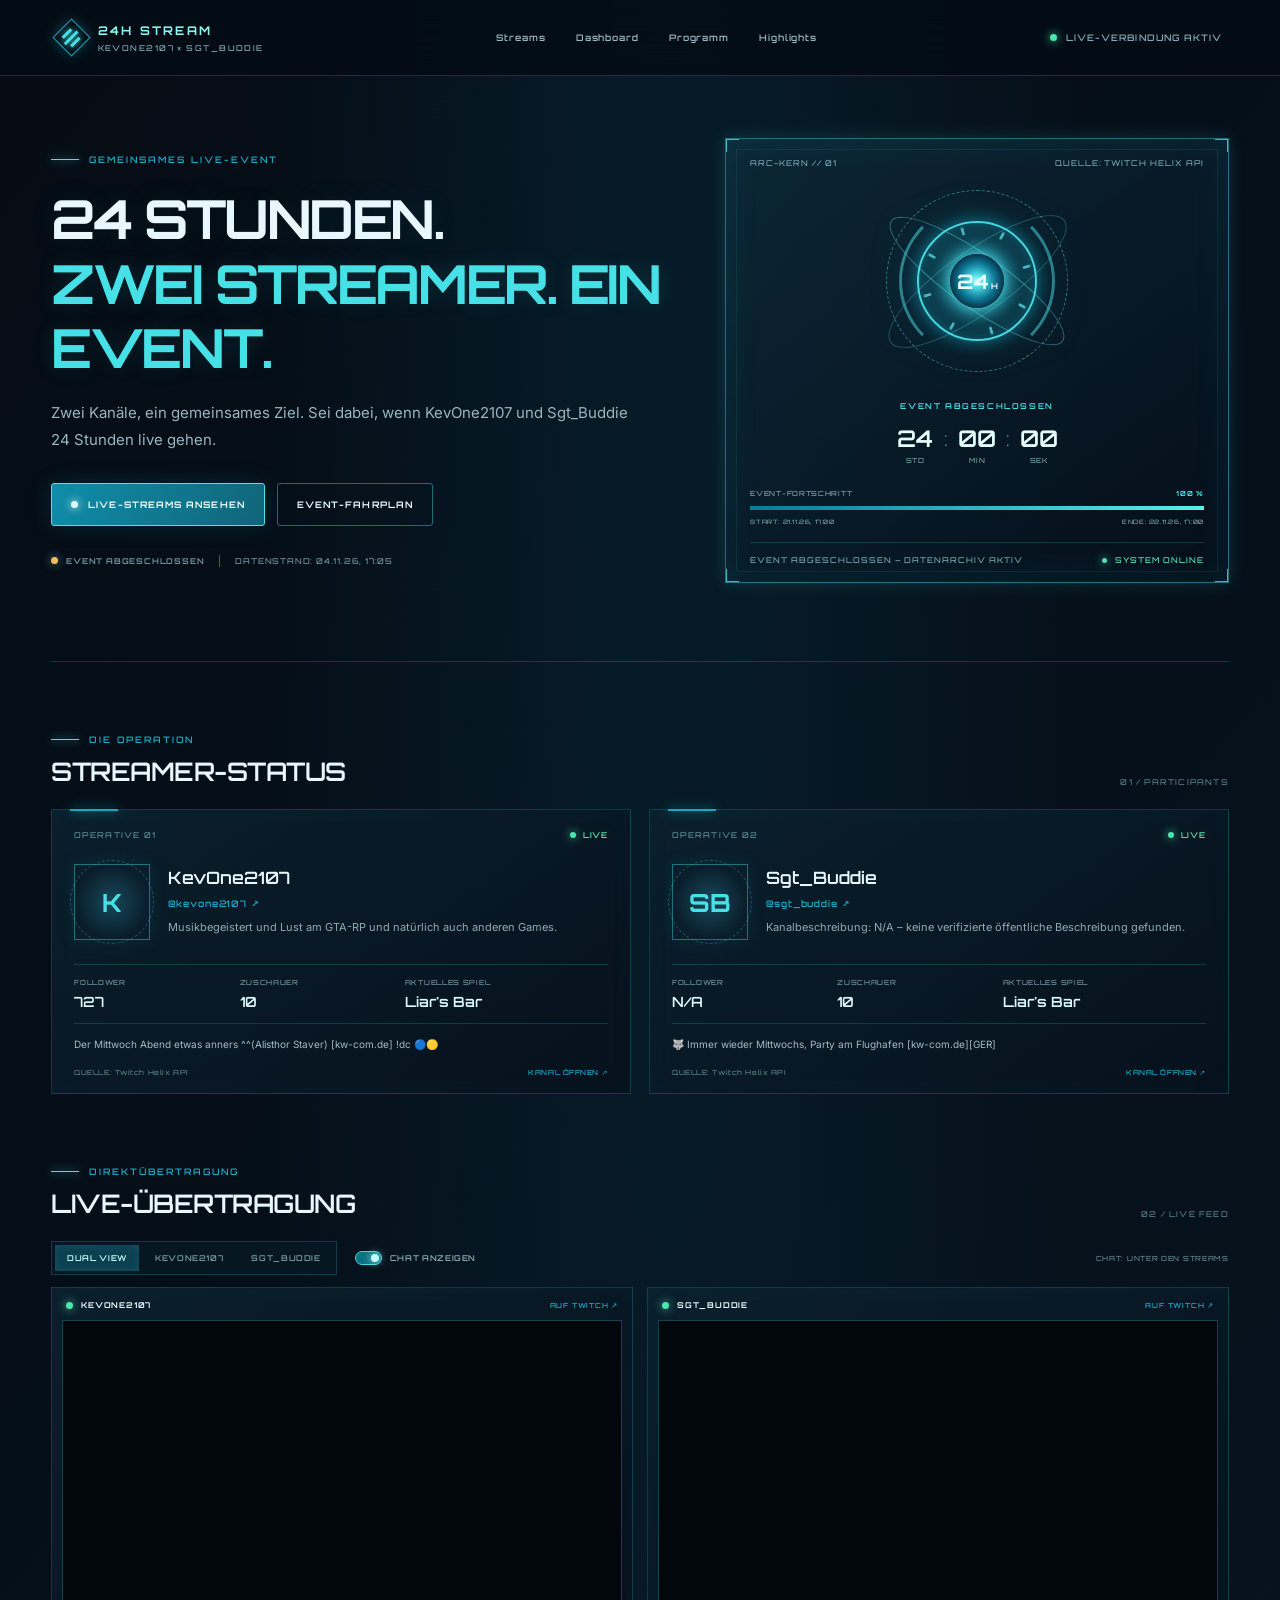
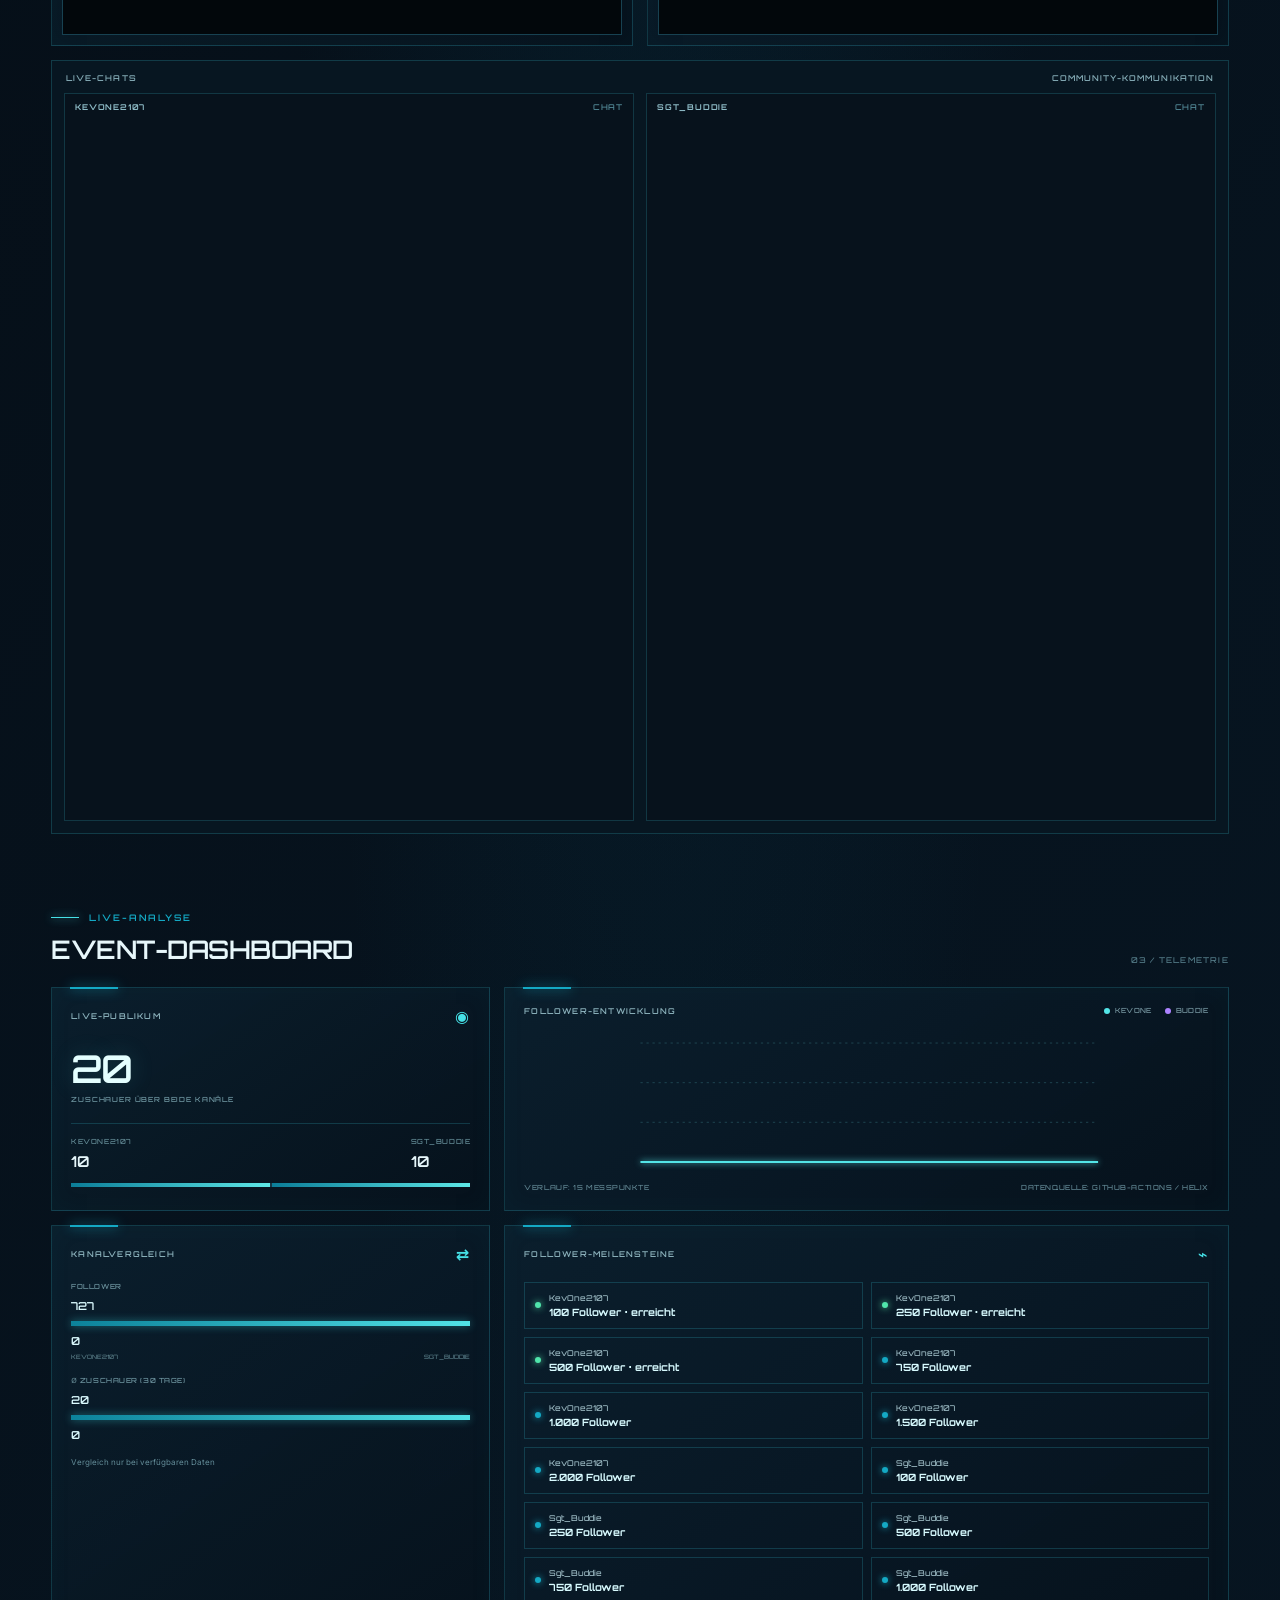
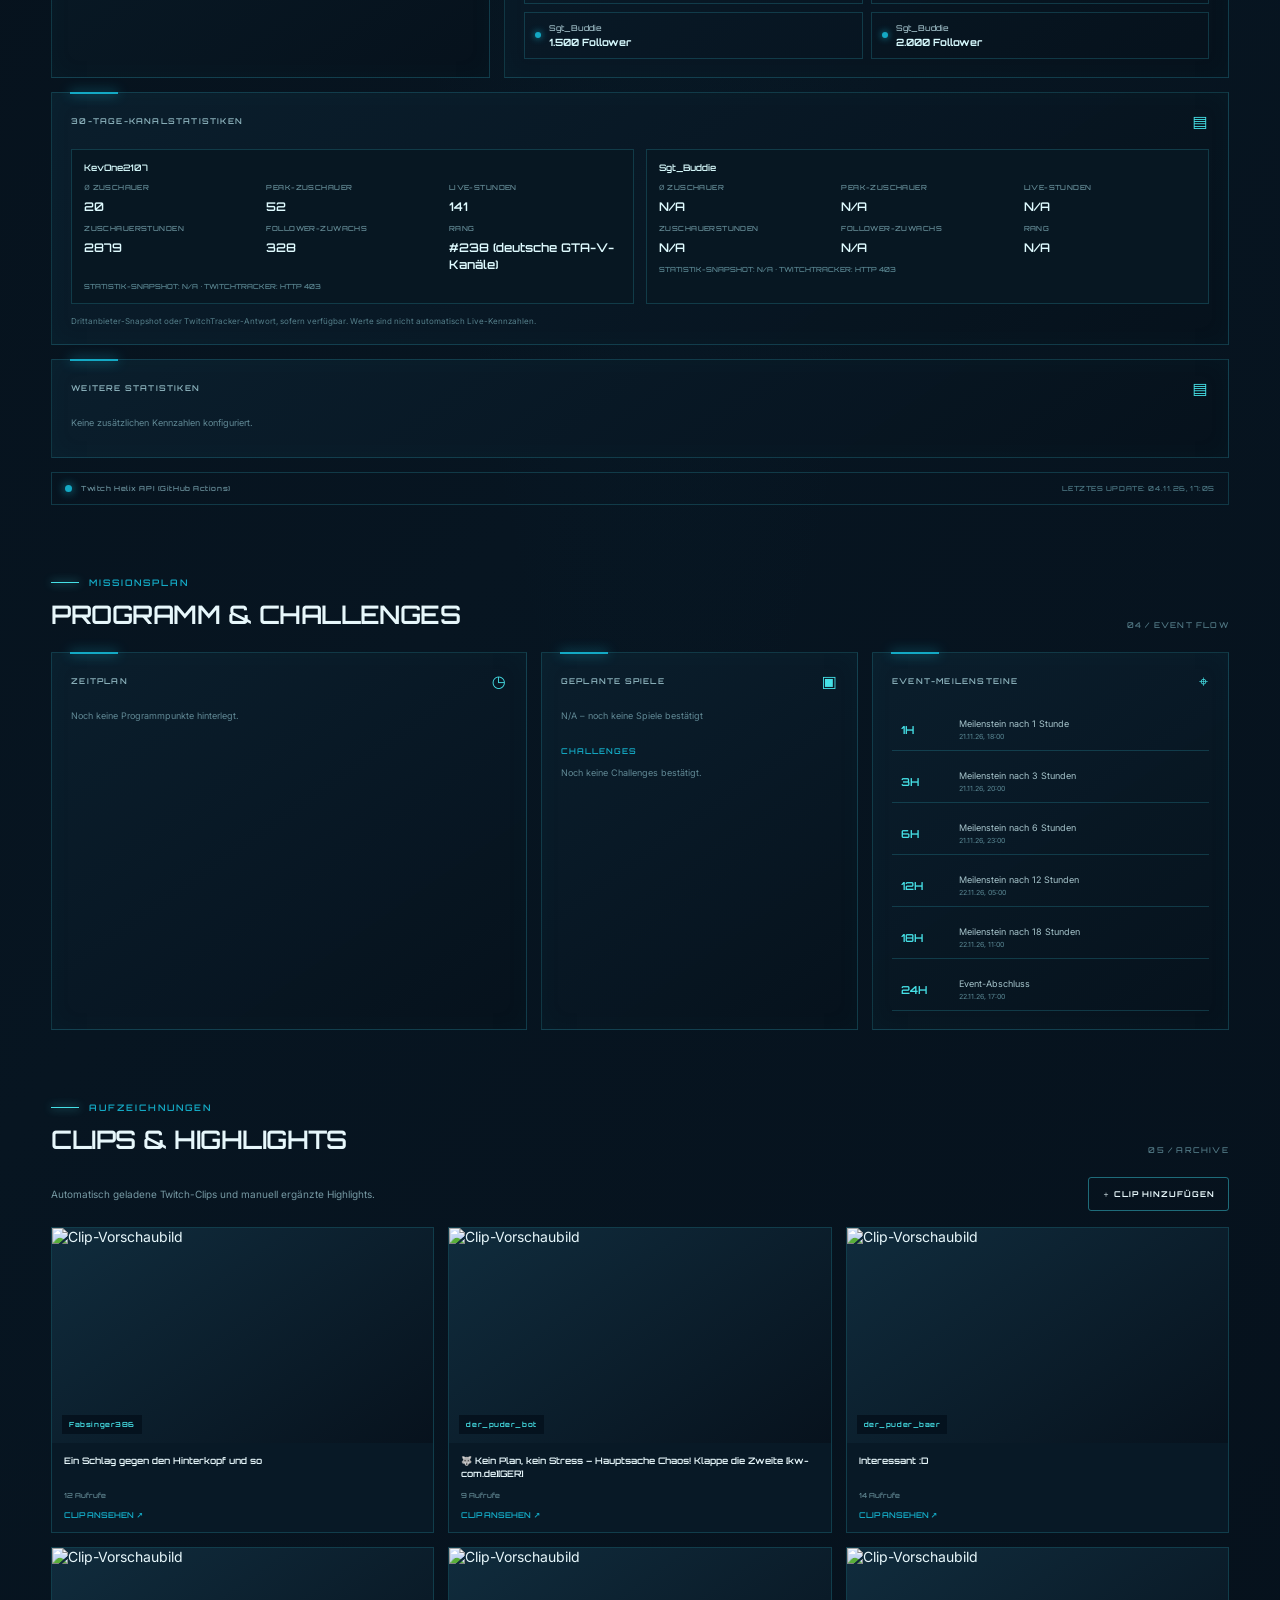
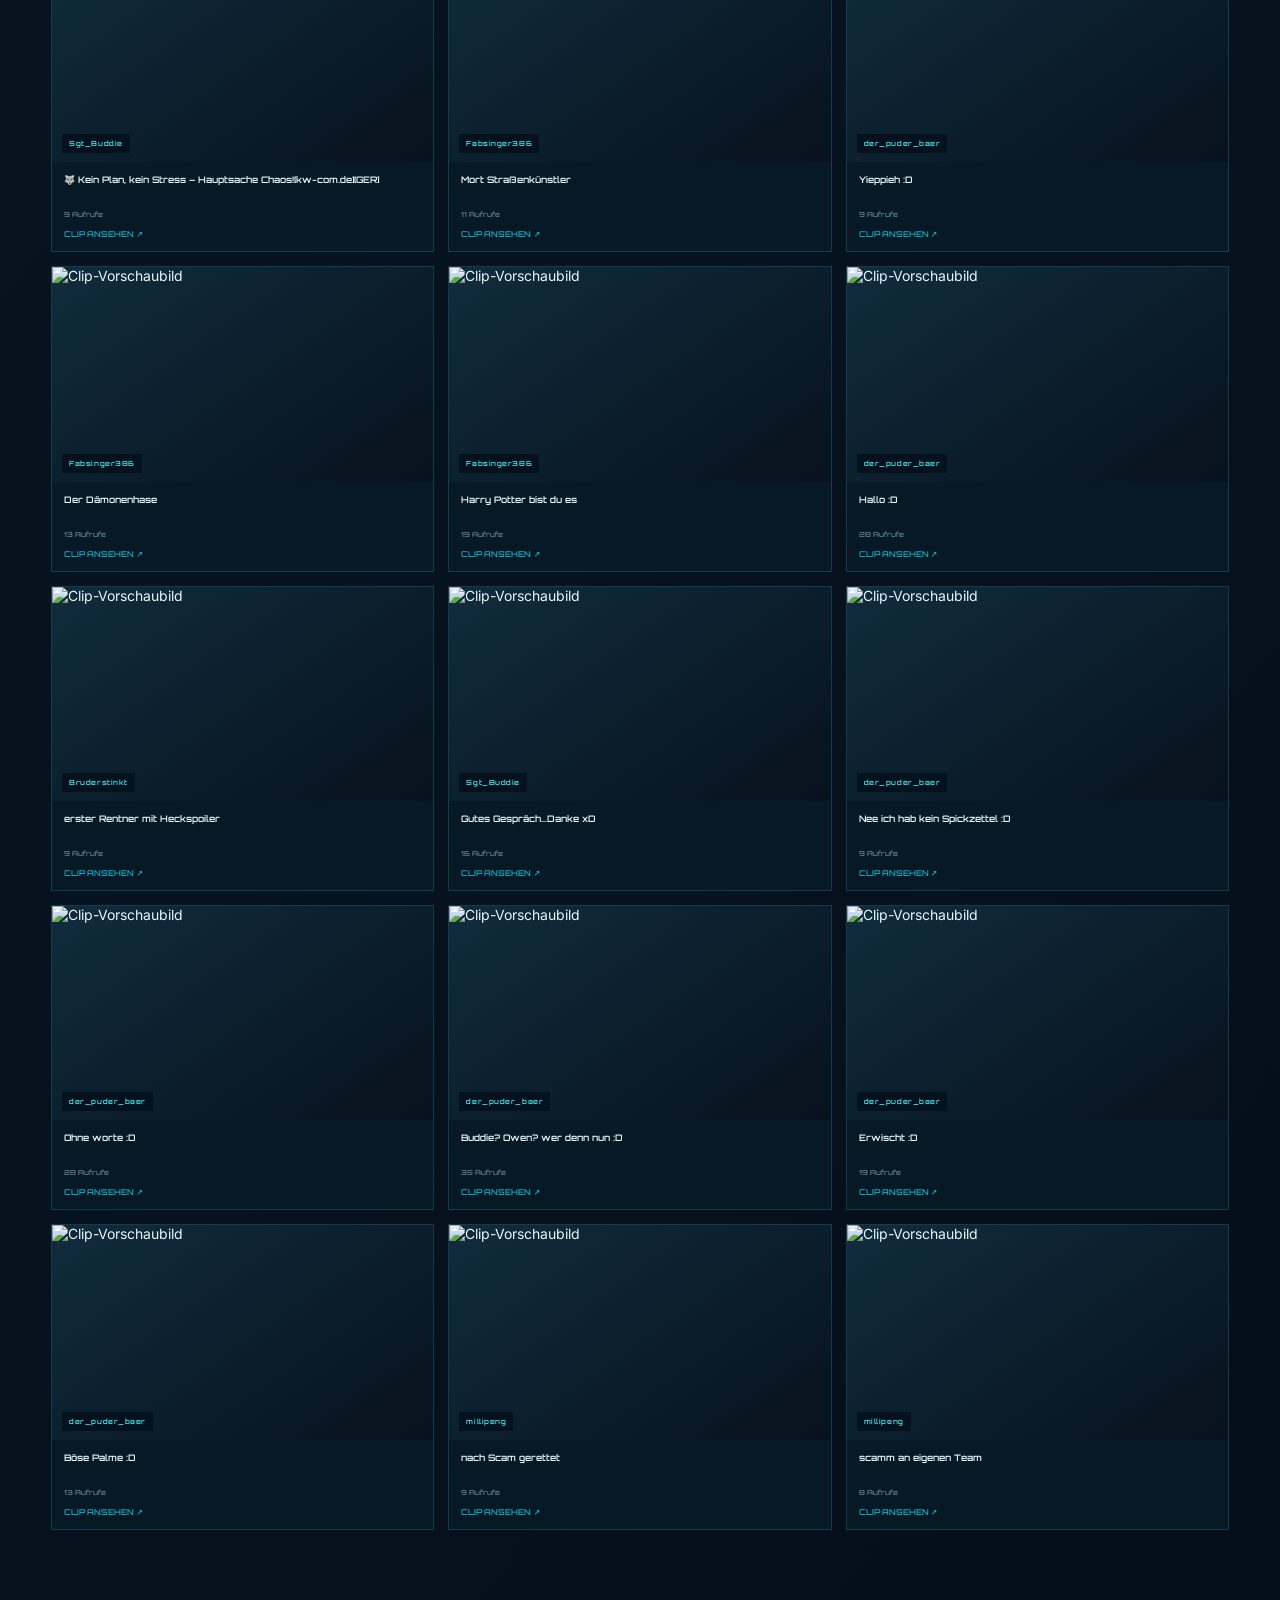
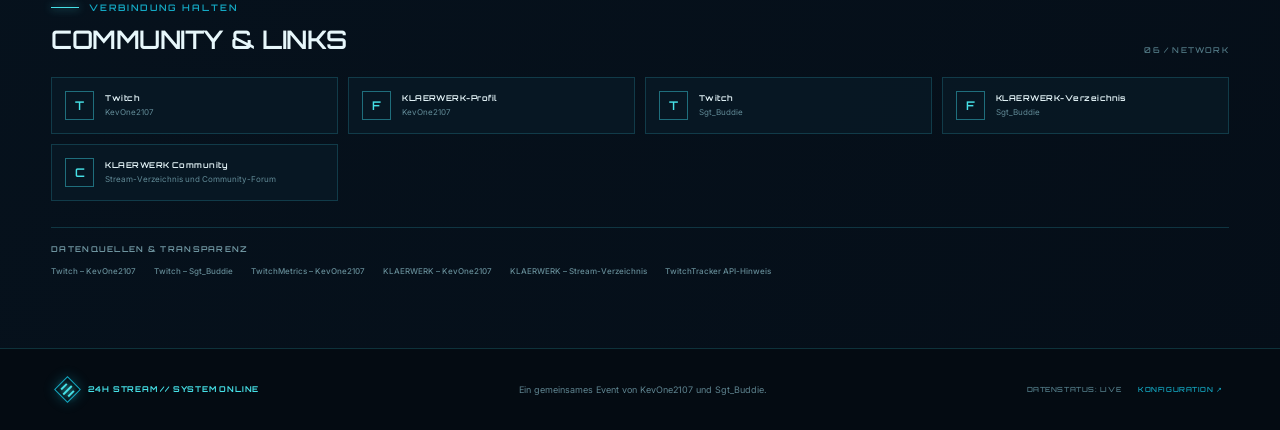
==== index.html @ 86a3d19d "Website über visuellen Designer aktualisiert" ====
<!doctype html>
<html lang="de" style="--accent: #46e1e7; --accent2: #14a9c4; --bg: #050c14; --panel: #0a1b29; --text: #e7f7fb; --muted: #82a6b2; --danger: #ff6379; --base: 14px; --content: 1600px; --glow: 0 0 16px #46e1e729; --border: 1px; --chat-height: 700px; --heading: 'Orbitron', ui-sans-serif, system-ui, sans-serif; --body: 'Inter', ui-sans-serif, system-ui, sans-serif;"><head>
  <meta charset="utf-8">
  <meta name="viewport" content="width=device-width,initial-scale=1,viewport-fit=cover">
  <meta name="theme-color" content="#06111b"><link rel="icon" href="favicon.svg" type="image/svg+xml">
  <meta name="description" content="Der gemeinsame 24-Stunden-Twitch-Stream von KevOne2107 und Sgt_Buddie – live dabei sein, Programm verfolgen und Highlights entdecken.">
  <title>24 STUNDEN. | KevOne2107 × Sgt_Buddie</title>
  <link rel="preconnect" href="https://fonts.googleapis.com">
  <link rel="preconnect" href="https://fonts.gstatic.com" crossorigin="">
  <link rel="preconnect" href="https://fonts.googleapis.com" crossorigin="">
  <link id="font-heading" href="https://fonts.googleapis.com/css2?family=Orbitron:wght@400;500;600;700;800&amp;display=swap" rel="stylesheet">
  <link id="font-body" href="https://fonts.googleapis.com/css2?family=Inter:wght@400;500;600;700&amp;display=swap" rel="stylesheet">
  <link rel="stylesheet" href="css/site.css">
</head>
<body>
  <div class="scanlines" aria-hidden="true"></div>
  <header class="topbar" id="site-header">
    <a class="brand" href="#start" aria-label="Zur Startseite">
      <span class="brand-mark"><span></span><span></span><span></span></span>
      <span><strong data-text="brand">24H STREAM</strong><small>KEVONE2107 × SGT_BUDDIE</small></span>
    </a>
    <nav class="main-nav" aria-label="Hauptnavigation">
      <a href="#player" data-text="navStreams">Streams</a><a href="#dashboard" data-text="navDashboard">Dashboard</a><a href="#programm" data-text="navProgram">Programm</a><a href="#highlights" data-text="navHighlights">Highlights</a>
    </nav>
    <div class="top-status"><i class="status-dot online" id="global-status-dot"></i><span id="global-status">LIVE-VERBINDUNG AKTIV</span></div>
  </header>

  <main id="page-content" class="page-shell" style="--content: 1600px;">
    <section class="section hero-section" id="start" data-section="hero" style="order: 0; grid-column: 1 / -1;">
      <div class="hero-copy">
        <div class="eyebrow"><span class="eyebrow-line"></span><span data-text="heroEyebrow">GEMEINSAMES LIVE-EVENT</span></div>
        <h1 class=""><span data-text="heroTitle">24 STUNDEN.</span><br><em data-text="heroAccent">ZWEI STREAMER. EIN EVENT.</em></h1>
        <p class="hero-subtitle" data-text="heroSubtitle">Zwei Kanäle, ein gemeinsames Ziel. Sei dabei, wenn KevOne2107 und Sgt_Buddie 24 Stunden live gehen.</p>
        <div class="hero-actions">
          <a href="#player" class="button button-primary"><span class="button-pulse"></span>LIVE-STREAMS ANSEHEN</a>
          <a href="#programm" class="button button-ghost" data-text="heroButtonSecondary">EVENT-FAHRPLAN</a>
        </div>
        <div class="hero-meta"><span><i class="mini-led"></i> <b id="event-phase-label">EVENT STARTET BALD</b></span><span class="meta-separator"></span><span id="last-updated">DATENSTAND: 04.11.26, 17:49</span></div>
      </div>
      <div class="reactor-panel">
        <div class="reactor-corner corner-tl"></div><div class="reactor-corner corner-tr"></div><div class="reactor-corner corner-bl"></div><div class="reactor-corner corner-br"></div>
        <div class="reactor-readout readout-top"><span>ARC-KERN // 01</span><span id="reactor-source">QUELLE: TWITCH HELIX / DECAPI.ME (BROWSE</span></div>
        <div class="reactor" id="arc-reactor" aria-label="Animierter Arc-Reactor">
          <div class="reactor-ring ring-outer"></div><div class="reactor-ring ring-mid"></div><div class="reactor-ring ring-inner"></div><div class="reactor-spokes"></div><div class="reactor-core"><span>24</span><small>H</small></div>
          <div class="reactor-orbit orbit-a"></div><div class="reactor-orbit orbit-b"></div>
        </div>
        <div class="countdown-block"><span class="countdown-label" id="countdown-label">COUNTDOWN BIS STREAMSTART</span><div class="countdown" id="countdown"><div><strong>16</strong><small>TAGE</small></div><b>:</b><div><strong>23</strong><small>STD</small></div><b>:</b><div><strong>15</strong><small>MIN</small></div><b>:</b><div><strong>06</strong><small>SEK</small></div></div></div>
        <div class="event-progress"><div class="progress-head"><span id="event-progress-label">EVENT-FORTSCHRITT</span><strong id="event-progress-value">0 %</strong></div><div class="progress-track"><span id="event-progress-bar" style="width: 0%;"></span></div><div class="progress-foot"><span id="event-start-label">START: 21.11.26, 18:00</span><span id="event-end-label">ENDE: 22.11.26, 18:00</span></div></div>
        <div class="reactor-readout readout-bottom"><span id="system-message">COUNTDOWN AKTIV – START 21.11.26, 18:00</span><span class="reactor-live"><i></i> SYSTEM ONLINE</span></div>
      </div>
    </section>

    <section class="section streamer-section" id="streamer-cards" data-section="streamers" style="order: 1; grid-column: 1 / -1;">
      <div class="section-heading"><div><div class="eyebrow"><span class="eyebrow-line"></span> DIE OPERATION</div><h2 data-text="streamerHeading">STREAMER-STATUS</h2></div><span class="section-index">01 / PARTICIPANTS</span></div>
      <div class="streamer-grid" id="streamer-grid">
        <article class="streamer-card" data-streamer="a"><div class="streamer-top"><span class="streamer-code">OPERATIVE 01</span><span class="live-pill live" data-live="a"><i></i> LIVE</span></div><div class="streamer-main"><div class="avatar-wrap"><img id="avatar-a" alt="Profilbild KevOne2107" src="https://static-cdn.jtvnw.net/jtv_user_pictures/b927665e-ec27-4a54-85b1-c4d034972056-profile_image-300x300.png"><span id="initials-a">K</span><span class="avatar-orbit"></span></div><div class="streamer-ident"><h3 id="name-a">KevOne2107</h3><a id="twitch-link-a" href="https://www.twitch.tv/kevone2107" target="_blank" rel="noopener">@kevone2107 ↗</a><p id="bio-a">Musikbegeistert und Lust am GTA-RP und natürlich auch anderen Games.</p></div></div><div class="streamer-metrics"><div><small>FOLLOWER</small><strong id="followers-a">729</strong></div><div><small>ZUSCHAUER</small><strong id="viewers-a">10</strong></div><div><small>AKTUELLES SPIEL</small><strong id="game-a">Liar's Bar</strong></div></div><p class="stream-title" id="title-a">Der Mittwoch Abend etwas anners ^^Communityzock! Wer Will, melden im Chat!(Alisthor Staver) [kw-com.de]  !dc 🔵🟡</p><div class="streamer-footer"><span id="updated-a">QUELLE: Twitch Helix API</span><a href="https://www.twitch.tv/kevone2107" target="_blank" rel="noopener">KANAL ÖFFNEN ↗</a></div></article>
        <article class="streamer-card" data-streamer="b"><div class="streamer-top"><span class="streamer-code">OPERATIVE 02</span><span class="live-pill live" data-live="b"><i></i> LIVE</span></div><div class="streamer-main"><div class="avatar-wrap"><img id="avatar-b" alt="Profilbild Sgt_Buddie" src="https://static-cdn.jtvnw.net/jtv_user_pictures/ade3d88d-007d-4fdd-8f8b-187fbbb9b6d1-profile_image-300x300.png"><span id="initials-b">SB</span><span class="avatar-orbit"></span></div><div class="streamer-ident"><h3 id="name-b">Sgt_Buddie</h3><a id="twitch-link-b" href="https://www.twitch.tv/sgt_buddie" target="_blank" rel="noopener">@sgt_buddie ↗</a><p id="bio-b">Kanalbeschreibung: N/A – keine verifizierte öffentliche Beschreibung gefunden.</p></div></div><div class="streamer-metrics"><div><small>FOLLOWER</small><strong id="followers-b">337</strong></div><div><small>ZUSCHAUER</small><strong id="viewers-b">8</strong></div><div><small>AKTUELLES SPIEL</small><strong id="game-b">Liar's Bar</strong></div></div><p class="stream-title" id="title-b">🐺 Es muss ja nicht immer RP sein :)[kw-com.de][GER]</p><div class="streamer-footer"><span id="updated-b">QUELLE: Twitch Helix API</span><a href="https://www.twitch.tv/sgt_buddie" target="_blank" rel="noopener">KANAL ÖFFNEN ↗</a></div></article>
      </div>
    </section>

    <section class="section player-section" id="player" data-section="player" style="order: 2; grid-column: 1 / -1;">
      <div class="section-heading"><div><div class="eyebrow"><span class="eyebrow-line"></span> DIREKTÜBERTRAGUNG</div><h2 data-text="playerHeading">LIVE-ÜBERTRAGUNG</h2></div><span class="section-index">02 / LIVE FEED</span></div>
      <div class="player-toolbar"><div class="view-switch" role="group" aria-label="Streamansicht"><button class="view-btn active" data-view="dual">DUAL VIEW</button><button class="view-btn" data-view="a">KEVONE2107</button><button class="view-btn" data-view="b">SGT_BUDDIE</button></div><label class="chat-switch"><input type="checkbox" id="chat-toggle" checked=""><span class="toggle-ui"></span><span>CHAT ANZEIGEN</span></label><span class="player-hint" id="player-layout-label">CHAT: UNTER DEN STREAMS</span></div>
      <div class="stream-players" id="stream-players">
        <article class="player-card" data-player="a"><div class="player-card-head"><span><i class="mini-led online" id="player-led-a"></i><b id="player-name-a">KEVONE2107</b></span><a href="https://www.twitch.tv/kevone2107" target="_blank" rel="noopener">AUF TWITCH ↗</a></div><div class="video-frame"><div class="player-placeholder" id="placeholder-a" style="display: none;"><b>STREAM NICHT VERFÜGBAR</b><small>Der Player wird geladen, sobald Twitch den Kanal bereitstellt.</small></div><iframe id="video-a" title="Twitch-Stream KevOne2107" allowfullscreen="" loading="lazy" referrerpolicy="origin" sandbox="allow-scripts allow-same-origin allow-presentation allow-popups" src="https://player.twitch.tv/?channel=kevone2107&amp;parent=derpuderbot.github.io&amp;autoplay=true&amp;muted=true"></iframe></div><div class="chat-inline" id="inline-chat-a" style="display: none;"><iframe title="Twitch-Chat KevOne2107" loading="lazy" src="https://www.twitch.tv/embed/kevone2107/chat?parent=derpuderbot.github.io&amp;darkpopout"></iframe></div></article>
        <article class="player-card" data-player="b"><div class="player-card-head"><span><i class="mini-led online" id="player-led-b"></i><b id="player-name-b">SGT_BUDDIE</b></span><a href="https://www.twitch.tv/sgt_buddie" target="_blank" rel="noopener">AUF TWITCH ↗</a></div><div class="video-frame"><div class="player-placeholder" id="placeholder-b" style="display: none;"><b>STREAM NICHT VERFÜGBAR</b><small>Der Player wird geladen, sobald Twitch den Kanal bereitstellt.</small></div><iframe id="video-b" title="Twitch-Stream Sgt_Buddie" allowfullscreen="" loading="lazy" referrerpolicy="origin" sandbox="allow-scripts allow-same-origin allow-presentation allow-popups" src="https://player.twitch.tv/?channel=sgt_buddie&amp;parent=derpuderbot.github.io&amp;autoplay=true&amp;muted=true"></iframe></div><div class="chat-inline" id="inline-chat-b" style="display: none;"><iframe title="Twitch-Chat Sgt_Buddie" loading="lazy" src="https://www.twitch.tv/embed/sgt_buddie/chat?parent=derpuderbot.github.io&amp;darkpopout"></iframe></div></article>
      </div>
      <div class="chat-dock" id="chat-dock" style="display: block;"><div class="chat-dock-head"><span>LIVE-CHATS</span><span>COMMUNITY-KOMMUNIKATION</span></div><div class="chat-grid"><div class="chat-card" data-chat="a"><div><b>KEVONE2107</b><span>CHAT</span></div><iframe id="chat-a" title="Twitch-Chat KevOne2107" loading="lazy" src="https://www.twitch.tv/embed/kevone2107/chat?parent=derpuderbot.github.io&amp;darkpopout"></iframe></div><div class="chat-card" data-chat="b"><div><b>SGT_BUDDIE</b><span>CHAT</span></div><iframe id="chat-b" title="Twitch-Chat Sgt_Buddie" loading="lazy" src="https://www.twitch.tv/embed/sgt_buddie/chat?parent=derpuderbot.github.io&amp;darkpopout"></iframe></div></div></div>
    </section>

    <section class="section dashboard-section" id="dashboard" data-section="dashboard" style="order: 3; grid-column: 1 / -1;">
      <div class="section-heading"><div><div class="eyebrow"><span class="eyebrow-line"></span> LIVE-ANALYSE</div><h2 data-text="dashboardHeading">EVENT-DASHBOARD</h2></div><span class="section-index">03 / TELEMETRIE</span></div>
      <div class="dashboard-grid">
        <article class="panel-card metric-panel"><div class="panel-title"><span>LIVE-PUBLIKUM</span><span class="panel-symbol">◉</span></div><div class="big-metric" id="combined-viewers">18</div><div class="metric-caption">ZUSCHAUER ÜBER BEIDE KANÄLE</div><div class="split-metrics"><div><span>KEVONE2107</span><b id="dash-viewers-a">10</b></div><div><span>SGT_BUDDIE</span><b id="dash-viewers-b">8</b></div></div><div class="micro-bars"><span id="view-bar-a" style="width: 100%;"></span><span id="view-bar-b" style="width: 80%;"></span></div></article>
        <article class="panel-card chart-panel"><div class="panel-title"><span>FOLLOWER-ENTWICKLUNG</span><span class="chart-legend"><i></i> KEVONE <i></i> BUDDIE</span></div><div class="chart-wrap"><svg id="follower-chart" viewBox="0 0 640 190" role="img" aria-label="Verlaufsdiagramm der Followerzahlen"><line class="chart-grid-line" x1="20" x2="628" y1="12" y2="12"></line><line class="chart-grid-line" x1="20" x2="628" y1="64.66666666666666" y2="64.66666666666666"></line><line class="chart-grid-line" x1="20" x2="628" y1="117.33333333333333" y2="117.33333333333333"></line><line class="chart-grid-line" x1="20" x2="628" y1="170" y2="170"></line><path class="chart-line-a" d="M20.0,170.0 L66.8,170.0 L113.5,170.0 L160.3,170.0 L207.1,170.0 L253.8,170.0 L300.6,170.0 L347.4,170.0 L394.2,170.0 L440.9,170.0 L487.7,170.0 L534.5,170.0 L581.2,170.0 L628.0,170.0"></path><path class="chart-line-b" d=""></path></svg></div><div class="chart-foot"><span id="chart-range">VERLAUF: 14 MESSPUNKTE</span><span id="chart-source">DATENQUELLE: GITHUB-ACTIONS / HELIX</span></div></article>
        <article class="panel-card comparison-panel"><div class="panel-title"><span>KANALVERGLEICH</span><span class="panel-symbol">⇄</span></div><div class="compare-row"><span>FOLLOWER</span><b id="compare-a-followers">729</b><div class="compare-track"><i id="compare-bar-a" style="width: 100%; grid-column: 1 / -1;"></i></div><b id="compare-b-followers">337</b></div><div class="compare-labels"><span>KEVONE2107</span><span>SGT_BUDDIE</span></div><div class="compare-row"><span>Ø ZUSCHAUER (30 TAGE)</span><b id="compare-a-avg">20</b><div class="compare-track"><i id="compare-bar-avg-a" style="width: 100%; grid-column: 1 / -1;"></i></div><b id="compare-b-avg">0</b></div><div class="compare-foot"><span>Vergleich nur bei verfügbaren Daten</span></div></article>
        <article class="panel-card milestone-panel"><div class="panel-title"><span>FOLLOWER-MEILENSTEINE</span><span class="panel-symbol">⌁</span></div><div id="follower-milestones" class="milestone-list"><div class="milestone-item done"><i></i><span>KevOne2107<b>100 Follower · erreicht</b></span></div><div class="milestone-item done"><i></i><span>KevOne2107<b>250 Follower · erreicht</b></span></div><div class="milestone-item done"><i></i><span>KevOne2107<b>500 Follower · erreicht</b></span></div><div class="milestone-item "><i></i><span>KevOne2107<b>750 Follower</b></span></div><div class="milestone-item "><i></i><span>KevOne2107<b>1.000 Follower</b></span></div><div class="milestone-item "><i></i><span>KevOne2107<b>1.500 Follower</b></span></div><div class="milestone-item "><i></i><span>KevOne2107<b>2.000 Follower</b></span></div><div class="milestone-item done"><i></i><span>Sgt_Buddie<b>100 Follower · erreicht</b></span></div><div class="milestone-item done"><i></i><span>Sgt_Buddie<b>250 Follower · erreicht</b></span></div><div class="milestone-item "><i></i><span>Sgt_Buddie<b>500 Follower</b></span></div><div class="milestone-item "><i></i><span>Sgt_Buddie<b>750 Follower</b></span></div><div class="milestone-item "><i></i><span>Sgt_Buddie<b>1.000 Follower</b></span></div><div class="milestone-item "><i></i><span>Sgt_Buddie<b>1.500 Follower</b></span></div><div class="milestone-item "><i></i><span>Sgt_Buddie<b>2.000 Follower</b></span></div></div></article><article class="panel-card tracking-panel" id="tracking-panel"><div class="panel-title"><span>30-TAGE-KANALSTATISTIKEN</span><span class="panel-symbol">▤</span></div><div id="tracking-rows" class="tracking-rows"><article class="tracking-channel"><h3>KevOne2107</h3><div class="tracking-stats"><div><span>Ø ZUSCHAUER</span><b>20</b></div><div><span>PEAK-ZUSCHAUER</span><b>52</b></div><div><span>LIVE-STUNDEN</span><b>141</b></div><div><span>ZUSCHAUERSTUNDEN</span><b>2879</b></div><div><span>FOLLOWER-ZUWACHS</span><b>328</b></div><div><span>RANG</span><b>#238 (deutsche GTA-V-Kanäle)</b></div></div><div class="tracking-source">STATISTIK-SNAPSHOT: N/A · TWITCHTRACKER: HTTP 403</div></article><article class="tracking-channel"><h3>Sgt_Buddie</h3><div class="tracking-stats"><div><span>Ø ZUSCHAUER</span><b>N/A</b></div><div><span>PEAK-ZUSCHAUER</span><b>N/A</b></div><div><span>LIVE-STUNDEN</span><b>N/A</b></div><div><span>ZUSCHAUERSTUNDEN</span><b>N/A</b></div><div><span>FOLLOWER-ZUWACHS</span><b>N/A</b></div><div><span>RANG</span><b>N/A</b></div></div><div class="tracking-source">STATISTIK-SNAPSHOT: N/A · TWITCHTRACKER: HTTP 403</div></article></div><p class="tracking-footnote">Drittanbieter-Snapshot oder TwitchTracker-Antwort, sofern verfügbar. Werte sind nicht automatisch Live-Kennzahlen.</p></article>
      <article id="custom-statistics" class="panel-card tracking-panel"><div class="panel-title"><span>WEITERE STATISTIKEN</span><span class="panel-symbol">▤</span></div><div id="custom-stat-rows" class="tracking-rows"><p class="empty-note">Keine zusätzlichen Kennzahlen konfiguriert.</p></div></article></div>
      <div class="source-note"><span class="mini-led"></span><span id="source-summary">Twitch Helix API (GitHub Actions)</span><span class="source-time" id="source-timestamp">LETZTES UPDATE: 04.11.26, 17:49</span></div>
    </section>

    <section class="section program-section" id="programm" data-section="program" style="order: 4; grid-column: 1 / -1;">
      <div class="section-heading"><div><div class="eyebrow"><span class="eyebrow-line"></span> MISSIONSPLAN</div><h2 data-text="programHeading">PROGRAMM &amp; CHALLENGES</h2></div><span class="section-index">04 / EVENT FLOW</span></div>
      <div class="program-grid"><article class="panel-card schedule-panel"><div class="panel-title"><span>ZEITPLAN</span><span class="panel-symbol">◷</span></div><div id="schedule-list" class="schedule-list"><p class="empty-note">Noch keine Programmpunkte hinterlegt.</p></div></article><article class="panel-card games-panel"><div class="panel-title"><span>GEPLANTE SPIELE</span><span class="panel-symbol">▣</span></div><div id="games-list" class="tag-list"><span class="empty-note">N/A – noch keine Spiele bestätigt</span></div><div class="panel-subtitle">CHALLENGES</div><div id="challenge-list" class="challenge-list"><p class="empty-note">Noch keine Challenges bestätigt.</p></div></article><article class="panel-card event-milestones-panel"><div class="panel-title"><span>EVENT-MEILENSTEINE</span><span class="panel-symbol">⌖</span></div><div id="event-milestones" class="event-milestone-list"><div class="event-point"><time>1H</time><div>Meilenstein nach 1 Stunde<small>21.11.26, 19:00</small></div></div><div class="event-point"><time>3H</time><div>Meilenstein nach 3 Stunden<small>21.11.26, 21:00</small></div></div><div class="event-point"><time>6H</time><div>Meilenstein nach 6 Stunden<small>22.11.26, 00:00</small></div></div><div class="event-point"><time>12H</time><div>Meilenstein nach 12 Stunden<small>22.11.26, 06:00</small></div></div><div class="event-point"><time>18H</time><div>Meilenstein nach 18 Stunden<small>22.11.26, 12:00</small></div></div><div class="event-point"><time>24H</time><div>Event-Abschluss<small>22.11.26, 18:00</small></div></div></div></article></div>
    </section>

    <section class="section clips-section" id="highlights" data-section="clips" style="order: 5; grid-column: 1 / -1;">
      <div class="section-heading"><div><div class="eyebrow"><span class="eyebrow-line"></span> AUFZEICHNUNGEN</div><h2 data-text="clipsHeading">CLIPS &amp; HIGHLIGHTS</h2></div><span class="section-index">05 / ARCHIVE</span></div>
      <div class="clips-toolbar"><p>Automatisch geladene Twitch-Clips und manuell ergänzte Highlights.</p><button class="button button-ghost button-small" id="add-clip">＋ CLIP HINZUFÜGEN</button></div><div id="clips-grid" class="clips-grid"><article class="clip-card"><div class="clip-thumb"><img loading="lazy" src="https://static-cdn.jtvnw.net/twitch-video-assets/twitch-vap-video-assets-prod-us-west-2/69bef955-6686-475a-a15a-58e2e5f5e8bc/landscape/thumb/thumb-0000000000-480x272.jpg" alt="Clip-Vorschaubild"><span>Fabsinger386</span></div><div class="clip-info"><strong>Ein Schlag gegen den Hinterkopf und so</strong><div class="clip-meta"><span>12 Aufrufe</span><span></span></div><a href="https://www.twitch.tv/sgt_buddie/clip/IntelligentSparklyRingItsBoshyTime-cKxKcQX5QqWycrTJ" target="_blank" rel="noopener">CLIP ANSEHEN ↗</a></div></article><article class="clip-card"><div class="clip-thumb"><img loading="lazy" src="https://static-cdn.jtvnw.net/twitch-video-assets/twitch-vap-video-assets-prod-us-west-2/f60a8f25-9fa2-4c2f-9ca3-b5bebd47c3b0/landscape/thumb/thumb-0000000000-480x272.jpg" alt="Clip-Vorschaubild"><span>der_puder_baer</span></div><div class="clip-info"><strong>Interessant :D</strong><div class="clip-meta"><span>14 Aufrufe</span><span></span></div><a href="https://www.twitch.tv/sgt_buddie/clip/NiceSillyCormorantGivePLZ-eSfp5UKLvlIgne2U" target="_blank" rel="noopener">CLIP ANSEHEN ↗</a></div></article><article class="clip-card"><div class="clip-thumb"><img loading="lazy" src="https://static-cdn.jtvnw.net/twitch-video-assets/twitch-vap-video-assets-prod-us-west-2/03829d19-546b-42a8-87d2-d3c37947ef51/landscape/thumb/thumb-0000000000-480x272.jpg" alt="Clip-Vorschaubild"><span>Sgt_Buddie</span></div><div class="clip-info"><strong>🐺 Kein Plan, kein Stress – Hauptsache Chaos![kw-com.de][GER]</strong><div class="clip-meta"><span>9 Aufrufe</span><span></span></div><a href="https://www.twitch.tv/sgt_buddie/clip/CleanVictoriousKoupreyPanicVis-6lZNzgCf4BniSFck" target="_blank" rel="noopener">CLIP ANSEHEN ↗</a></div></article><article class="clip-card"><div class="clip-thumb"><img loading="lazy" src="https://static-cdn.jtvnw.net/twitch-video-assets/twitch-vap-video-assets-prod-us-west-2/df3a16af-d5d0-41eb-9ddc-0472ca92890a/landscape/thumb/thumb-0000000000-480x272.jpg" alt="Clip-Vorschaubild"><span>Fabsinger386</span></div><div class="clip-info"><strong>Mort Straßenkünstler</strong><div class="clip-meta"><span>11 Aufrufe</span><span></span></div><a href="https://www.twitch.tv/sgt_buddie/clip/AverageVenomousRaccoonRedCoat-h_FjFjGh6Pkt3Wkc" target="_blank" rel="noopener">CLIP ANSEHEN ↗</a></div></article><article class="clip-card"><div class="clip-thumb"><img loading="lazy" src="https://static-cdn.jtvnw.net/twitch-video-assets/twitch-vap-video-assets-prod-us-west-2/fbe6c42f-1fb9-4376-8cfa-37a1134d4715/landscape/thumb/thumb-0000000000-480x272.jpg" alt="Clip-Vorschaubild"><span>der_puder_baer</span></div><div class="clip-info"><strong>Yieppieh :D</strong><div class="clip-meta"><span>9 Aufrufe</span><span></span></div><a href="https://www.twitch.tv/sgt_buddie/clip/HyperDiligentOrcaTebowing-05GOfKd-gx7JFzoj" target="_blank" rel="noopener">CLIP ANSEHEN ↗</a></div></article><article class="clip-card"><div class="clip-thumb"><img loading="lazy" src="https://static-cdn.jtvnw.net/twitch-video-assets/twitch-vap-video-assets-prod-us-west-2/7cfdff32-be5f-4bb8-a61c-3861a113e5a6/landscape/thumb/thumb-0000000000-480x272.jpg" alt="Clip-Vorschaubild"><span>Fabsinger386</span></div><div class="clip-info"><strong>Der Dämonenhase</strong><div class="clip-meta"><span>13 Aufrufe</span><span></span></div><a href="https://www.twitch.tv/sgt_buddie/clip/OpenDifferentHummingbirdWOOP-fUEoAaWNTo7hQN7d" target="_blank" rel="noopener">CLIP ANSEHEN ↗</a></div></article><article class="clip-card"><div class="clip-thumb"><img loading="lazy" src="https://static-cdn.jtvnw.net/twitch-video-assets/twitch-vap-video-assets-prod-us-west-2/f3a41979-f59a-48e0-bffe-84b89f269f18/landscape/thumb/thumb-0000000000-480x272.jpg" alt="Clip-Vorschaubild"><span>Fabsinger386</span></div><div class="clip-info"><strong>Harry Potter bist du es</strong><div class="clip-meta"><span>19 Aufrufe</span><span></span></div><a href="https://www.twitch.tv/sgt_buddie/clip/TransparentResourcefulPepperoniPeoplesChamp-E_3oFheFOVJM0kub" target="_blank" rel="noopener">CLIP ANSEHEN ↗</a></div></article><article class="clip-card"><div class="clip-thumb"><img loading="lazy" src="https://static-cdn.jtvnw.net/twitch-video-assets/twitch-vap-video-assets-prod-us-west-2/ec88b0c4-8660-4ee7-9ce5-6f5363419989/landscape/thumb/thumb-0000000000-480x272.jpg" alt="Clip-Vorschaubild"><span>der_puder_baer</span></div><div class="clip-info"><strong>Hallo :D</strong><div class="clip-meta"><span>28 Aufrufe</span><span></span></div><a href="https://www.twitch.tv/kevone2107/clip/PiliableDaintyGarbageLeeroyJenkins-wu723LLuC8iKQB9P" target="_blank" rel="noopener">CLIP ANSEHEN ↗</a></div></article><article class="clip-card"><div class="clip-thumb"><img loading="lazy" src="https://static-cdn.jtvnw.net/twitch-video-assets/twitch-vap-video-assets-prod-us-west-2/5fbcb294-68c7-4612-ae53-fc0550af55b2/landscape/thumb/thumb-0000000000-480x272.jpg" alt="Clip-Vorschaubild"><span>Bruderstinkt</span></div><div class="clip-info"><strong>erster Rentner mit Heckspoiler</strong><div class="clip-meta"><span>9 Aufrufe</span><span></span></div><a href="https://www.twitch.tv/sgt_buddie/clip/LivelyCoyPterodactylShazBotstix-UX0bvlFoq_Qu8tV2" target="_blank" rel="noopener">CLIP ANSEHEN ↗</a></div></article><article class="clip-card"><div class="clip-thumb"><img loading="lazy" src="https://static-cdn.jtvnw.net/twitch-video-assets/twitch-vap-video-assets-prod-us-west-2/ebf01e14-4a2a-4c02-944f-8e36ba3a34b6/landscape/thumb/thumb-0000000000-480x272.jpg" alt="Clip-Vorschaubild"><span>Sgt_Buddie</span></div><div class="clip-info"><strong>Gutes Gespräch...Danke xD</strong><div class="clip-meta"><span>16 Aufrufe</span><span></span></div><a href="https://www.twitch.tv/sgt_buddie/clip/OriginalJazzyPlumberPrimeMe-Le8ABUNZlBc_bP-w" target="_blank" rel="noopener">CLIP ANSEHEN ↗</a></div></article><article class="clip-card"><div class="clip-thumb"><img loading="lazy" src="https://static-cdn.jtvnw.net/twitch-video-assets/twitch-vap-video-assets-prod-us-west-2/9b80595e-363b-4c73-b19b-5b05efa23bcc/landscape/thumb/thumb-0000000000-480x272.jpg" alt="Clip-Vorschaubild"><span>der_puder_baer</span></div><div class="clip-info"><strong>Nee ich hab kein Spickzettel :D</strong><div class="clip-meta"><span>9 Aufrufe</span><span></span></div><a href="https://www.twitch.tv/sgt_buddie/clip/BoredSpeedyDuckSoonerLater-iCeC0zEq0Zio4LcS" target="_blank" rel="noopener">CLIP ANSEHEN ↗</a></div></article><article class="clip-card"><div class="clip-thumb"><img loading="lazy" src="https://static-cdn.jtvnw.net/twitch-video-assets/twitch-vap-video-assets-prod-us-west-2/0c42a2cc-10cf-4810-b410-215910ec3987/landscape/thumb/thumb-0000000000-480x272.jpg" alt="Clip-Vorschaubild"><span>der_puder_baer</span></div><div class="clip-info"><strong>Ohne worte :D</strong><div class="clip-meta"><span>28 Aufrufe</span><span></span></div><a href="https://www.twitch.tv/kevone2107/clip/ShyCalmLapwingWOOP-fBPl_QeGAYxx8Ztz" target="_blank" rel="noopener">CLIP ANSEHEN ↗</a></div></article><article class="clip-card"><div class="clip-thumb"><img loading="lazy" src="https://static-cdn.jtvnw.net/twitch-video-assets/twitch-vap-video-assets-prod-us-west-2/b6f3c751-2d4e-4d83-83ff-a554b08b0488/landscape/thumb/thumb-0000000000-480x272.jpg" alt="Clip-Vorschaubild"><span>der_puder_baer</span></div><div class="clip-info"><strong>Buddie? Owen? wer denn nun :D</strong><div class="clip-meta"><span>35 Aufrufe</span><span></span></div><a href="https://www.twitch.tv/kevone2107/clip/DaintyAstuteDelicataFailFish-R8b8guNEdw6_9Fr0" target="_blank" rel="noopener">CLIP ANSEHEN ↗</a></div></article><article class="clip-card"><div class="clip-thumb"><img loading="lazy" src="https://static-cdn.jtvnw.net/twitch-video-assets/twitch-vap-video-assets-prod-us-west-2/49ebaf7c-4fe9-4242-b1ec-f418d1e4b8c0/landscape/thumb/thumb-0000000000-480x272.jpg" alt="Clip-Vorschaubild"><span>der_puder_baer</span></div><div class="clip-info"><strong>Erwischt :D</strong><div class="clip-meta"><span>19 Aufrufe</span><span></span></div><a href="https://www.twitch.tv/sgt_buddie/clip/SpotlessJollyRadicchioKeepo-cbstd5nzKqWYEu05" target="_blank" rel="noopener">CLIP ANSEHEN ↗</a></div></article><article class="clip-card"><div class="clip-thumb"><img loading="lazy" src="https://static-cdn.jtvnw.net/twitch-video-assets/twitch-vap-video-assets-prod-us-west-2/be052872-7198-4647-b715-96f5c26a2ab5/landscape/thumb/thumb-0000000000-480x272.jpg" alt="Clip-Vorschaubild"><span>der_puder_baer</span></div><div class="clip-info"><strong>Böse Palme :D</strong><div class="clip-meta"><span>13 Aufrufe</span><span></span></div><a href="https://www.twitch.tv/sgt_buddie/clip/HeartlessDiligentCrowPipeHype-peu7YUoveST8l6Ll" target="_blank" rel="noopener">CLIP ANSEHEN ↗</a></div></article><article class="clip-card"><div class="clip-thumb"><img loading="lazy" src="https://static-cdn.jtvnw.net/twitch-video-assets/twitch-vap-video-assets-prod-us-west-2/1566a362-5075-4c8b-a8b0-3d88aa49a12b/landscape/thumb/thumb-0000000000-480x272.jpg" alt="Clip-Vorschaubild"><span>millipeng</span></div><div class="clip-info"><strong>nach Scam gerettet</strong><div class="clip-meta"><span>9 Aufrufe</span><span></span></div><a href="https://www.twitch.tv/sgt_buddie/clip/FurrySpunkyAlpacaYouWHY-qslvyrs4dPs7BHI0" target="_blank" rel="noopener">CLIP ANSEHEN ↗</a></div></article><article class="clip-card"><div class="clip-thumb"><img loading="lazy" src="https://static-cdn.jtvnw.net/twitch-video-assets/twitch-vap-video-assets-prod-us-west-2/34a33f31-a111-4160-9f49-2f48de1c6e86/landscape/thumb/thumb-0000000000-480x272.jpg" alt="Clip-Vorschaubild"><span>millipeng</span></div><div class="clip-info"><strong>scamm an eigenen Team</strong><div class="clip-meta"><span>8 Aufrufe</span><span></span></div><a href="https://www.twitch.tv/sgt_buddie/clip/FriendlyYawningWitchRickroll-t9OVue89fMtSVqoG" target="_blank" rel="noopener">CLIP ANSEHEN ↗</a></div></article><article class="clip-card"><div class="clip-thumb"><img loading="lazy" src="https://static-cdn.jtvnw.net/twitch-video-assets/twitch-vap-video-assets-prod-us-west-2/d43c6447-899a-45f3-8a67-a0f952fa3a1b/landscape/thumb/thumb-0000000000-480x272.jpg" alt="Clip-Vorschaubild"><span>Austauschritter</span></div><div class="clip-info"><strong>Buddie is ungelenkig</strong><div class="clip-meta"><span>12 Aufrufe</span><span></span></div><a href="https://www.twitch.tv/sgt_buddie/clip/BlueEasyShieldYee--MiSRKlRUuGoULtK" target="_blank" rel="noopener">CLIP ANSEHEN ↗</a></div></article></div>
    </section>

    <section class="section links-section" id="community" data-section="links" style="order: 6; grid-column: 1 / -1;">
      <div class="section-heading"><div><div class="eyebrow"><span class="eyebrow-line"></span> VERBINDUNG HALTEN</div><h2 data-text="linksHeading">COMMUNITY &amp; LINKS</h2></div><span class="section-index">06 / NETWORK</span></div><div id="community-links" class="community-grid"><a class="community-link" href="https://www.twitch.tv/kevone2107" target="_blank" rel="noopener"><span class="community-icon">T</span><span><strong>Twitch</strong><small>KevOne2107</small></span></a><a class="community-link" href="https://forum.klaerwerk-community.de/streams/channels/kevone2107.415/" target="_blank" rel="noopener"><span class="community-icon">F</span><span><strong>KLAERWERK-Profil</strong><small>KevOne2107</small></span></a><a class="community-link" href="https://www.twitch.tv/sgt_buddie" target="_blank" rel="noopener"><span class="community-icon">T</span><span><strong>Twitch</strong><small>Sgt_Buddie</small></span></a><a class="community-link" href="https://forum.klaerwerk-community.de/streams/page-2?view=table" target="_blank" rel="noopener"><span class="community-icon">F</span><span><strong>KLAERWERK-Verzeichnis</strong><small>Sgt_Buddie</small></span></a><a class="community-link" href="https://forum.klaerwerk-community.de/streams/" target="_blank" rel="noopener"><span class="community-icon">C</span><span><strong>KLAERWERK Community</strong><small>Stream-Verzeichnis und Community-Forum</small></span></a></div>
      <div class="source-register"><div class="source-register-title">DATENQUELLEN &amp; TRANSPARENZ</div><div id="source-register-list" class="source-register-list"><a href="https://www.twitch.tv/kevone2107" target="_blank" rel="noopener" title="Offizieller Kanal">Twitch – KevOne2107</a><a href="https://www.twitch.tv/sgt_buddie" target="_blank" rel="noopener" title="Offizieller Kanal">Twitch – Sgt_Buddie</a><a href="https://www.twitchmetrics.net/c/731403981-kevone2107" target="_blank" rel="noopener" title="Statistik-Snapshot und Kanalbeschreibung; geprüft am 04.11.2026">TwitchMetrics – KevOne2107</a><a href="https://forum.klaerwerk-community.de/streams/channels/kevone2107.415/" target="_blank" rel="noopener" title="Stream-Verzeichnisprofil">KLAERWERK – KevOne2107</a><a href="https://forum.klaerwerk-community.de/streams/page-2?view=table" target="_blank" rel="noopener" title="Sgt_Buddie im Verzeichnis-Suchergebnis gelistet; Detailprofil nicht eindeutig ermittelt">KLAERWERK – Stream-Verzeichnis</a><a href="https://twitchtracker.com/api" target="_blank" rel="noopener" title="Undokumentierter/inoffizieller Kanal-Summary-Endpunkt; Abrufe können blockiert werden">TwitchTracker API-Hinweis</a></div></div>
    </section>
  </main>
  <footer class="site-footer" id="site-footer"><div class="footer-brand"><span class="brand-mark"><span></span><span></span><span></span></span><strong data-text="footerBrand">24H STREAM // SYSTEM ONLINE</strong></div><p data-text="footerText">Ein gemeinsames Event von KevOne2107 und Sgt_Buddie.</p><div class="footer-right"><span id="footer-status">DATENSTATUS: LIVE</span><a href="config.html">KONFIGURATION ↗</a></div></footer>
  <div class="toast-region" id="toast-region" aria-live="polite"></div>
  <script src="js/defaults.js"></script>
  <script src="js/app.js"></script><script src="js/custom-stats.js"></script>




</body></html>
---- css/site.css ----
:root{--bg:#050c14;--bg2:#081522;--panel:#0a1b29;--panel2:#0c2232;--line:rgba(57,204,222,.2);--line-strong:rgba(57,204,222,.48);--accent:#46e1e7;--accent2:#14a9c4;--accent3:#8af7ef;--text:#e7f7fb;--muted:#82a6b2;--danger:#ff6379;--warning:#f3bd62;--heading:'Orbitron',ui-sans-serif,system-ui,sans-serif;--body:'Inter',ui-sans-serif,system-ui,sans-serif;--glow:0 0 24px rgba(70,225,231,.16);--border:1px;--radius:8px;--content:1600px;--base:14px;font-family:var(--body);font-size:var(--base);color:var(--text);background:var(--bg);font-synthesis:none}*{box-sizing:border-box}html{scroll-behavior:smooth;scroll-padding-top:80px}body{margin:0;min-width:320px;background:radial-gradient(ellipse at 52% -10%,rgba(9,87,114,.22),transparent 45%),linear-gradient(130deg,#050c14 0%,#071521 52%,#050e18 100%);color:var(--text);font-family:var(--body);overflow-x:hidden}body::before{content:"";position:fixed;inset:0;pointer-events:none;z-index:-1;background-image:linear-gradient(rgba(78,191,208,.025) 1px,transparent 1px),linear-gradient(90deg,rgba(78,191,208,.025) 1px,transparent 1px);background-size:42px 42px;mask-image:linear-gradient(to bottom,black,transparent 80%)}a{color:inherit;text-decoration:none}button,input{font:inherit}.scanlines{position:fixed;inset:0;pointer-events:none;z-index:10;opacity:.09;background:repeating-linear-gradient(to bottom,transparent 0 3px,rgba(110,218,227,.12) 4px)}.topbar{height:76px;display:flex;align-items:center;justify-content:space-between;padding:0 clamp(20px,4.5vw,76px);border-bottom:1px solid var(--line);background:rgba(4,12,20,.85);backdrop-filter:blur(18px);position:sticky;top:0;z-index:20}.brand{display:flex;align-items:center;gap:13px;letter-spacing:.16em}.brand strong{display:block;font:700 12px var(--heading);color:var(--accent3)}.brand small{display:block;margin-top:5px;font:500 8px var(--heading);letter-spacing:.18em;color:var(--muted)}.brand-mark{position:relative;width:27px;height:27px;display:inline-flex;align-items:center;justify-content:center;gap:3px;border:1px solid var(--accent2);transform:rotate(45deg);box-shadow:0 0 13px #1aa4bd55}.brand-mark span{width:3px;height:12px;background:var(--accent);display:block;box-shadow:0 0 7px var(--accent)}.brand-mark span:nth-child(2){height:18px}.main-nav{display:flex;gap:30px;color:#9ab7c0;font:600 9px var(--heading);letter-spacing:.1em}.main-nav a{transition:color .2s}.main-nav a:hover,.config-link:hover{color:var(--accent)}.top-status{display:flex;align-items:center;gap:9px;color:var(--muted);font:600 9px var(--heading);letter-spacing:.12em}.status-dot,.mini-led{width:7px;height:7px;border-radius:50%;display:inline-block;background:var(--warning);box-shadow:0 0 10px currentColor}.status-dot.online,.mini-led.online{background:#4ee6af;color:#4ee6af}.status-dot.error{background:var(--danger);color:var(--danger)}.config-link{font-size:20px;color:#8babb5;margin-left:14px}.page-shell{width:min(var(--content),calc(100% - clamp(36px,8vw,144px)));margin:0 auto}.section{position:relative;margin:0 0 72px;min-width:0}.hero-section{min-height:555px;display:grid;grid-template-columns:1.1fr .9fr;align-items:center;gap:5%;padding:62px 0 78px;border-bottom:1px solid var(--line)}.eyebrow{font:600 9px var(--heading);letter-spacing:.22em;color:var(--accent2);display:flex;align-items:center;gap:10px}.eyebrow-line{display:inline-block;width:28px;height:1px;background:var(--accent);box-shadow:0 0 8px var(--accent)}h1,h2,h3,p{margin-top:0}.hero-copy h1{font:700 clamp(34px,4.2vw,64px)/1.2 var(--heading);letter-spacing:-.045em;margin:22px 0 18px;text-shadow:0 0 30px #21b6ca16}.hero-copy h1 em,h2 em{font-style:normal;color:var(--accent);text-shadow:0 0 20px #36ccda26}.hero-subtitle{max-width:590px;font-size:15px;line-height:1.8;color:#9ab6c0}.hero-actions{display:flex;gap:12px;flex-wrap:wrap;margin:30px 0 29px}.button{display:inline-flex;align-items:center;justify-content:center;gap:10px;min-height:43px;padding:0 19px;border:1px solid var(--line-strong);font:700 9px var(--heading);letter-spacing:.12em;cursor:pointer;transition:.2s;background:transparent;color:var(--text);border-radius:3px}.button-primary{background:linear-gradient(115deg,#0f8eaa,#116477);border-color:#51e1e8;color:#f2ffff;box-shadow:0 0 22px #18a6ba2b}.button-primary:hover{transform:translateY(-2px);box-shadow:0 0 28px #18a6ba5c}.button-ghost:hover{border-color:var(--accent);color:var(--accent);background:#0c2630}.button-small{min-height:34px;padding:0 13px;font-size:8px}.button-pulse{width:7px;height:7px;border-radius:50%;background:#dbffff;box-shadow:0 0 9px white}.hero-meta{display:flex;align-items:center;gap:15px;color:#6c909d;font:500 8px var(--heading);letter-spacing:.1em}.hero-meta>span:first-child{display:flex;align-items:center;gap:8px}.meta-separator{height:12px;width:1px;background:var(--line-strong)}.reactor-panel{min-height:445px;padding:19px 24px 17px;position:relative;border:var(--border) solid var(--line-strong);background:linear-gradient(145deg,rgba(14,43,59,.73),rgba(4,15,26,.82));box-shadow:var(--glow),inset 0 0 35px #1bb2c51a;display:flex;flex-direction:column;align-items:center;justify-content:space-between;overflow:hidden}.reactor-panel::before{content:"";position:absolute;inset:10px;border:1px solid #4bd4df18;pointer-events:none}.reactor-corner{position:absolute;width:14px;height:14px;border-color:var(--accent);border-style:solid;opacity:.8}.corner-tl{top:-1px;left:-1px;border-width:2px 0 0 2px}.corner-tr{top:-1px;right:-1px;border-width:2px 2px 0 0}.corner-bl{bottom:-1px;left:-1px;border-width:0 0 2px 2px}.corner-br{bottom:-1px;right:-1px;border-width:0 2px 2px 0}.reactor-readout{width:100%;display:flex;justify-content:space-between;gap:10px;font:500 8px var(--heading);letter-spacing:.12em;color:#70a0ac;z-index:1}.readout-bottom{align-items:center;border-top:1px solid var(--line);padding-top:12px}.reactor-live{color:#54ddb0}.reactor-live i{display:inline-block;width:5px;height:5px;border-radius:50%;background:#54ddb0;margin-right:5px;box-shadow:0 0 8px #54ddb0}.reactor{width:182px;height:182px;position:relative;display:grid;place-items:center;filter:drop-shadow(0 0 15px #1fc6dd50);margin:5px 0}.reactor-ring{position:absolute;border:1px solid rgba(80,225,235,.5);border-radius:50%;inset:0}.ring-outer{border-style:dashed;animation:spin 38s linear infinite}.ring-mid{inset:13px;border-width:3px;border-top-color:transparent;border-bottom-color:transparent;animation:spin 12s linear infinite reverse}.ring-inner{inset:31px;border:2px solid #47d8e0;box-shadow:inset 0 0 14px #1ab4cb65,0 0 16px #1ab4cb85}.reactor-spokes{position:absolute;inset:22px;border-radius:50%;background:repeating-conic-gradient(from 0deg,transparent 0deg 27deg,#5fe9ee 28deg 30deg,transparent 31deg 45deg);mask:radial-gradient(circle,transparent 48%,black 50%,black 55%,transparent 58%);opacity:.75;animation:spin 26s linear infinite}.reactor-core{width:54px;height:54px;border-radius:50%;background:radial-gradient(circle,#c9ffff 0%,#51e3eb 15%,#0e7897 47%,#063144 72%);box-shadow:0 0 16px #64faff,0 0 46px #20c6e4;display:flex;align-items:center;justify-content:center;color:#edffff;font:700 20px var(--heading);z-index:2}.reactor-core small{font-size:8px;margin:9px 0 0 2px}.reactor-orbit{position:absolute;border:1px solid #66edf0;border-radius:50%;width:210px;height:54px;transform:rotate(35deg);opacity:.4}.orbit-b{transform:rotate(-35deg);width:213px;height:63px;opacity:.28}.countdown-block{width:100%;text-align:center}.countdown-label{color:var(--accent);font:600 8px var(--heading);letter-spacing:.2em}.countdown{display:flex;justify-content:center;align-items:center;gap:9px;margin-top:12px}.countdown div{min-width:40px}.countdown strong{display:block;font:600 23px var(--heading);color:#e5ffff}.countdown small{display:block;font:500 7px var(--heading);letter-spacing:.1em;color:#6e9aa7;margin-top:3px}.countdown>b{font:400 18px var(--heading);color:var(--accent2);margin-top:-11px}.event-progress{width:100%;margin-top:7px}.progress-head,.progress-foot{display:flex;justify-content:space-between;font:500 7px var(--heading);letter-spacing:.1em;color:#7c9faa}.progress-head strong{color:var(--accent)}.progress-track{height:4px;background:#153343;margin:8px 0;overflow:hidden}.progress-track span{display:block;height:100%;width:0;background:linear-gradient(90deg,#087a9c,#58f2e9);box-shadow:0 0 10px #4de1e7;transition:width .5s}.progress-foot{font-size:6px}.section-heading{display:flex;justify-content:space-between;align-items:end;margin-bottom:22px}.section-heading h2{font:600 clamp(19px,2vw,27px) var(--heading);letter-spacing:-.02em;margin:10px 0 0}.section-index{font:500 8px var(--heading);letter-spacing:.15em;color:#527985}.streamer-grid{display:grid;grid-template-columns:repeat(2,minmax(0,1fr));gap:18px}.streamer-card,.panel-card,.player-card{background:linear-gradient(145deg,rgba(11,31,45,.94),rgba(6,17,28,.96));border:var(--border) solid var(--line);box-shadow:inset 0 0 24px rgba(22,130,148,.045);min-width:0;position:relative}.streamer-card{padding:20px 22px 16px}.streamer-card::after,.panel-card::after{content:"";position:absolute;top:-1px;left:18px;width:48px;height:2px;background:var(--accent2);box-shadow:0 0 12px var(--accent2)}.streamer-top{display:flex;align-items:center;justify-content:space-between}.streamer-code{font:500 8px var(--heading);letter-spacing:.16em;color:#5c8996}.live-pill{font:600 8px var(--heading);letter-spacing:.1em;color:#9db5bc;display:flex;align-items:center;gap:7px}.live-pill i{width:6px;height:6px;border-radius:50%;background:#718a91}.live-pill.live{color:#5be3ad}.live-pill.live i{background:#4ee6af;box-shadow:0 0 10px #4ee6af}.streamer-main{display:flex;gap:18px;align-items:center;margin:24px 0}.avatar-wrap{width:76px;height:76px;flex:0 0 76px;border:1px solid var(--line-strong);display:grid;place-items:center;position:relative;background:radial-gradient(circle,#16485b,#0a1d2a 70%);color:var(--accent);font:700 25px var(--heading);box-shadow:0 0 16px #1aa8bb21}.avatar-wrap img{width:100%;height:100%;object-fit:cover;position:absolute;inset:0}.avatar-orbit{position:absolute;inset:-5px;border:1px dashed #4bdce54d;border-radius:50%;pointer-events:none}.streamer-ident{min-width:0}.streamer-ident h3{font:600 17px var(--heading);margin:0 0 5px}.streamer-ident>a{font:600 9px var(--heading);letter-spacing:.1em;color:var(--accent2)}.streamer-ident p{font-size:11px;line-height:1.55;color:#8eabb4;margin:9px 0 0}.streamer-metrics{display:grid;grid-template-columns:1fr 1fr 1.3fr;border-top:1px solid var(--line);border-bottom:1px solid var(--line);padding:13px 0;gap:9px}.streamer-metrics>div{min-width:0}.streamer-metrics small{display:block;font:500 7px var(--heading);color:#6d919d;letter-spacing:.1em;margin-bottom:6px}.streamer-metrics strong{font:600 14px var(--heading);color:#dbfbff;display:block;overflow:hidden;text-overflow:ellipsis;white-space:nowrap}.stream-title{font-size:10px;color:#a2bdc4;line-height:1.5;margin:13px 0 15px;min-height:16px}.streamer-footer{display:flex;justify-content:space-between;gap:8px;font:500 7px var(--heading);letter-spacing:.08em;color:#527b86}.streamer-footer a{color:var(--accent2)}.player-section{margin-bottom:78px}.player-toolbar{display:flex;align-items:center;gap:18px;justify-content:space-between;margin-bottom:12px;flex-wrap:wrap}.view-switch{display:flex;gap:4px;background:#071722;border:1px solid var(--line);padding:3px}.view-btn{background:transparent;border:0;color:#7699a3;padding:8px 12px;font:600 8px var(--heading);letter-spacing:.08em;cursor:pointer}.view-btn.active{background:#0d4050;color:#c9fdff;box-shadow:inset 0 0 10px #28b1c22b}.chat-switch{display:flex;align-items:center;gap:8px;color:#89aab4;font:600 8px var(--heading);letter-spacing:.08em;cursor:pointer}.chat-switch input{position:absolute;opacity:0}.toggle-ui{width:27px;height:14px;background:#193846;border:1px solid #2b5966;border-radius:20px;position:relative}.toggle-ui::after{content:"";position:absolute;width:8px;height:8px;top:2px;left:2px;border-radius:50%;background:#78949b;transition:.2s}.chat-switch input:checked+.toggle-ui{background:#0b7283;border-color:#3bd6df}.chat-switch input:checked+.toggle-ui::after{left:15px;background:#c2ffff;box-shadow:0 0 8px #a2ffff}.player-hint{font:500 7px var(--heading);color:#5e8490;letter-spacing:.1em;margin-left:auto}.stream-players{display:grid;grid-template-columns:repeat(2,minmax(0,1fr));gap:14px}.stream-players.single{grid-template-columns:1fr}.player-card{padding:10px}.player-card-head{display:flex;align-items:center;justify-content:space-between;padding:2px 4px 10px;font:600 8px var(--heading);letter-spacing:.1em}.player-card-head>span{display:flex;align-items:center;gap:8px}.player-card-head a{color:var(--accent2);font-size:7px}.video-frame{position:relative;width:100%;aspect-ratio:16/9;background:#02070b;overflow:hidden;border:1px solid #174151}.video-frame iframe{width:100%;height:100%;border:0;display:block;position:relative;z-index:1}.player-placeholder{position:absolute;inset:0;display:flex;flex-direction:column;align-items:center;justify-content:center;gap:7px;color:#6d9aa6;font:600 9px var(--heading);letter-spacing:.12em;text-align:center;padding:20px}.player-placeholder small{font:400 10px var(--body);letter-spacing:0;color:#537781}.chat-inline{display:none;height:280px;margin-top:9px;border:1px solid var(--line)}.chat-inline iframe{width:100%;height:100%;border:0}.chat-dock{margin-top:14px;border:1px solid var(--line);background:#071621;padding:12px}.chat-dock-head{display:flex;justify-content:space-between;font:600 8px var(--heading);letter-spacing:.13em;color:#83aab4;margin:0 2px 10px}.chat-grid{display:grid;grid-template-columns:repeat(2,minmax(0,1fr));gap:12px}.chat-card{border:1px solid var(--line);background:#07121c}.chat-card>div{padding:8px 10px;display:flex;justify-content:space-between;font:600 8px var(--heading);letter-spacing:.1em;color:#8dbac5}.chat-card>div span{color:#4e8290}.chat-card iframe{width:100%;height:var(--chat-height,260px);border:0;display:block}.stream-players.chat-side .player-card{display:grid;grid-template-columns:minmax(0,1fr) minmax(230px,34%);grid-template-rows:auto 1fr;gap:0 10px}.stream-players.chat-side .player-card-head{grid-column:1/-1}.stream-players.chat-side .video-frame{grid-column:1;align-self:start}.stream-players.chat-side .chat-inline{display:block;grid-column:2;grid-row:2;height:var(--chat-height,280px);min-height:250px;margin:0}.stream-players.chat-side .chat-inline iframe{width:100%;height:100%;min-height:250px}.stream-players.chat-side+.chat-dock{display:none}.dashboard-grid{display:grid;grid-template-columns:1fr 1.65fr;gap:14px}.panel-card{padding:18px 19px}.panel-title{display:flex;justify-content:space-between;align-items:center;font:600 8px var(--heading);letter-spacing:.15em;color:#8bb1bb;margin-bottom:18px}.panel-symbol{color:var(--accent);font-size:16px}.big-metric{font:600 clamp(30px,3vw,45px) var(--heading);color:#e4ffff;letter-spacing:-.06em;text-shadow:0 0 25px #4de2e52d}.metric-caption{font:500 7px var(--heading);letter-spacing:.12em;color:#7097a2;margin:3px 0 19px}.split-metrics{display:flex;justify-content:space-between;border-top:1px solid var(--line);padding-top:13px}.split-metrics div{display:flex;flex-direction:column;gap:6px}.split-metrics span{font:500 7px var(--heading);letter-spacing:.08em;color:#628994}.split-metrics b{font:600 15px var(--heading)}.micro-bars{display:flex;height:4px;background:#173746;margin-top:12px;gap:2px}.micro-bars span{background:linear-gradient(90deg,#0b7d98,#5de7e6);width:50%;transition:width .3s}.chart-panel{min-height:218px}.chart-legend{display:flex;align-items:center;gap:5px;font:500 7px var(--heading);letter-spacing:.05em;color:#7696a0}.chart-legend i{width:6px;height:6px;border-radius:50%;background:#53e5e7;margin-left:8px}.chart-legend i:nth-of-type(2){background:#ad83ff}.chart-wrap{height:143px;overflow:hidden}.chart-wrap svg{width:100%;height:100%;overflow:visible}.chart-empty{fill:#547d88;font:11px var(--body)}.chart-grid-line{stroke:#24505d;stroke-width:1;stroke-dasharray:3 5}.chart-line-a{fill:none;stroke:#53e5e7;stroke-width:2.5;filter:drop-shadow(0 0 4px #53e5e7)}.chart-line-b{fill:none;stroke:#ad83ff;stroke-width:2.5;filter:drop-shadow(0 0 4px #ad83ff)}.chart-foot{display:flex;justify-content:space-between;font:500 7px var(--heading);letter-spacing:.08em;color:#5f8490;margin-top:6px}.comparison-panel{grid-column:1}.compare-row{display:grid;grid-template-columns:1fr 38px minmax(40px,1fr) 38px;align-items:center;gap:8px;margin:16px 0 5px}.compare-row>span{grid-column:1/-1;font:500 7px var(--heading);letter-spacing:.08em;color:#6d939e}.compare-row>b{font:600 11px var(--heading);color:#dcfbff}.compare-track{height:5px;background:#183847;grid-column:1/-1;position:relative}.compare-track i{position:absolute;inset:0 auto 0 0;width:50%;background:linear-gradient(90deg,#0c829a,#51e2e6);box-shadow:0 0 8px #38d5dd77}.compare-labels{display:flex;justify-content:space-between;font:500 6px var(--heading);color:#587c86}.compare-foot{font-size:8px;color:#648d99;margin-top:15px}.milestone-panel{grid-column:2;grid-row:2}.milestone-list{display:grid;grid-template-columns:repeat(2,minmax(0,1fr));gap:8px}.milestone-item{border:1px solid var(--line);padding:10px;display:flex;gap:8px;align-items:center}.milestone-item i{width:6px;height:6px;border-radius:50%;background:var(--accent2);box-shadow:0 0 7px var(--accent2);flex:0 0 auto}.milestone-item.done i{background:#50e5ab;box-shadow:0 0 7px #50e5ab}.milestone-item span{font:500 8px var(--heading);color:#98b6bf}.milestone-item b{display:block;color:#d8fbff;font-size:10px;margin-top:3px}.source-note{display:flex;align-items:center;gap:9px;border:1px solid var(--line);padding:11px 13px;margin-top:14px;font:500 7px var(--heading);letter-spacing:.08em;color:#6e95a0}.source-note .mini-led{background:var(--accent2);color:var(--accent2)}.source-time{margin-left:auto;color:#4d7884}.program-grid{display:grid;grid-template-columns:1.2fr .8fr .9fr;gap:14px}.schedule-list{display:flex;flex-direction:column;gap:0}.schedule-item{display:grid;grid-template-columns:62px 12px minmax(0,1fr);gap:10px;position:relative;padding:0 0 17px}.schedule-item:not(:last-child)::after{content:"";position:absolute;left:76px;top:13px;bottom:0;width:1px;background:var(--line)}.schedule-time{font:600 10px var(--heading);color:var(--accent)}.schedule-pin{width:7px;height:7px;border:1px solid var(--accent);background:#0e5261;border-radius:50%;z-index:1;margin-top:3px;box-shadow:0 0 7px #36d4e2}.schedule-item strong{font:600 9px var(--heading);display:block;color:#d3f2f6;margin-bottom:5px}.schedule-item p{font-size:9px;line-height:1.5;color:#769aa5;margin:0}.tag-list{display:flex;flex-wrap:wrap;gap:7px}.game-tag{border:1px solid var(--line-strong);padding:7px 9px;color:#a7d3dc;font:600 8px var(--heading);letter-spacing:.04em;background:#0b2633}.panel-subtitle{font:600 8px var(--heading);letter-spacing:.12em;color:var(--accent2);margin:22px 0 10px}.challenge-list{display:flex;flex-direction:column;gap:9px}.challenge-item{display:flex;gap:9px;align-items:flex-start;font-size:9px;line-height:1.5;color:#9bb7bf}.challenge-item i{width:14px;height:14px;flex:0 0 14px;border:1px solid #1e7687;color:var(--accent);font-style:normal;text-align:center;font-size:9px}.event-milestone-list{display:flex;flex-direction:column;gap:10px}.event-point{display:flex;align-items:center;gap:10px;padding:9px;border-bottom:1px solid var(--line)}.event-point time{font:600 11px var(--heading);color:var(--accent);min-width:48px}.event-point div{font-size:9px;color:#a6c4cb}.event-point small{display:block;font-size:7px;color:#5b8995;margin-top:3px}.clips-toolbar{display:flex;justify-content:space-between;align-items:center;margin-bottom:16px;gap:12px}.clips-toolbar p{color:#7699a3;font-size:10px;margin:0}.clips-grid{display:grid;grid-template-columns:repeat(3,minmax(0,1fr));gap:14px}.clip-card{border:1px solid var(--line);background:#081926;overflow:hidden;min-width:0}.clip-thumb{aspect-ratio:16/9;position:relative;background:linear-gradient(145deg,#102c3d,#07121d);overflow:hidden}.clip-thumb img{width:100%;height:100%;object-fit:cover;display:block}.clip-thumb span{position:absolute;left:10px;bottom:9px;background:#04111cdd;padding:5px 7px;color:var(--accent);font:600 7px var(--heading);letter-spacing:.08em}.clip-info{padding:11px 12px}.clip-info strong{font:600 9px var(--heading);line-height:1.5;display:block;min-height:28px}.clip-meta{display:flex;justify-content:space-between;color:#638994;font:500 7px var(--heading);margin-top:9px}.clip-info a{display:inline-block;color:var(--accent2);font:600 8px var(--heading);margin-top:10px}.community-grid{display:grid;grid-template-columns:repeat(4,minmax(0,1fr));gap:10px}.community-link{display:flex;align-items:center;gap:11px;border:1px solid var(--line);padding:13px;background:rgba(8,25,37,.82);transition:.2s}.community-link:hover{border-color:var(--line-strong);background:#0b2635}.community-icon{width:29px;height:29px;display:grid;place-items:center;border:1px solid var(--line-strong);color:var(--accent);font:600 12px var(--heading)}.community-link strong{display:block;font:600 8px var(--heading);letter-spacing:.06em}.community-link small{display:block;margin-top:4px;font-size:8px;color:#628b97}.source-register{margin-top:26px;border-top:1px solid var(--line);padding-top:16px}.source-register-title{font:600 8px var(--heading);letter-spacing:.16em;color:#7299a4;margin-bottom:12px}.source-register-list{display:flex;gap:10px 18px;flex-wrap:wrap}.source-register-list a,.source-register-list span{font:500 8px var(--body);color:#648a95}.source-register-list a:hover{color:var(--accent)}.empty-note{font-size:9px;color:#618995;line-height:1.6}.site-footer{min-height:82px;border-top:1px solid var(--line);padding:18px clamp(20px,4.5vw,76px);display:flex;align-items:center;justify-content:space-between;gap:18px;background:#040b12}.footer-brand{display:flex;align-items:center;gap:11px;font:600 8px var(--heading);letter-spacing:.1em;color:var(--accent)}.footer-brand .brand-mark{width:19px;height:19px}.footer-brand .brand-mark span{height:8px;width:2px}.footer-brand .brand-mark span:nth-child(2){height:12px}.site-footer p{color:#5f8490;font-size:9px;margin:0}.footer-right{display:flex;gap:17px;align-items:center;font:500 7px var(--heading);letter-spacing:.08em;color:#547d89}.footer-right a{color:var(--accent2)}.toast-region{position:fixed;right:20px;bottom:20px;z-index:40;display:flex;flex-direction:column;gap:8px}.toast{padding:12px 15px;background:#0b2b38;border:1px solid var(--line-strong);box-shadow:var(--glow);font-size:11px;color:#d8fbff;max-width:340px}.toast.error{border-color:#ff6379;color:#ffc3cb}.obs-mode{background:transparent!important;background-image:none!important}.obs-mode::before,.obs-mode .scanlines{display:none!important}.obs-mode .topbar,.obs-mode .site-footer{display:none!important}.obs-mode .page-shell{width:100%;max-width:none;margin:0;padding:0}.obs-mode .section{margin:0}.obs-mode .section-heading,.obs-mode .hero-copy,.obs-mode .streamer-section,.obs-mode .dashboard-section,.obs-mode .program-section,.obs-mode .clips-section,.obs-mode .links-section{display:none!important}.obs-mode:not(.obs-hero-mode) .hero-section{display:none!important}.obs-mode .player-section{padding:0}.obs-mode .player-toolbar,.obs-mode .player-card-head,.obs-mode .chat-dock-head{display:none!important}.obs-mode .player-card,.obs-mode .chat-dock{background:transparent;border:0;padding:0}.obs-mode .stream-players{gap:5px}.obs-mode .video-frame{border:0}.obs-mode .chat-dock{margin:0}.obs-mode .chat-card>div{display:none}.obs-mode .chat-card iframe{height:100vh}.obs-mode .chat-inline{margin:0;border:0}.obs-mode .stream-players.chat-side .player-card{grid-template-columns:minmax(0,1fr) 34%;gap:5px}.obs-mode .stream-players.chat-side .chat-inline iframe{min-height:100vh}.obs-mode .chat-dock iframe{height:100vh}.obs-mode .player-placeholder{display:none!important}.obs-mode .video-frame iframe{z-index:2}.obs-mode .stream-players.single{grid-template-columns:1fr}.obs-mode.widget-mode .stream-players{display:grid}.obs-mode.widget-mode .chat-dock{display:block}.obs-mode.widget-mode .player-section{display:block!important}.obs-mode.widget-mode .player-section[data-widget-hidden="1"]{display:none!important}
@keyframes spin{to{transform:rotate(360deg)}}@media(max-width:1100px){.page-shell{width:calc(100% - 56px)}.hero-section{gap:3%;grid-template-columns:1fr .9fr}.reactor-panel{min-height:420px;padding:18px}.dashboard-grid{grid-template-columns:1fr 1.4fr}.program-grid{grid-template-columns:1fr 1fr}.event-milestones-panel{grid-column:1/-1}.clips-grid{grid-template-columns:repeat(2,minmax(0,1fr))}.community-grid{grid-template-columns:repeat(2,minmax(0,1fr))}.main-nav{gap:18px}}
@media(max-width:760px){.topbar{height:64px;padding:0 18px}.main-nav{display:none}.top-status{font-size:7px}.page-shell{width:calc(100% - 34px)}.section{margin-bottom:54px}.hero-section{grid-template-columns:1fr;padding:48px 0 42px;gap:30px}.hero-copy h1{font-size:clamp(34px,8.5vw,50px)}.hero-subtitle{font-size:13px}.reactor-panel{min-height:405px;max-width:540px;width:100%;justify-self:center}.streamer-grid{grid-template-columns:1fr}.section-heading h2{font-size:20px}.section-index{font-size:6px}.stream-players{grid-template-columns:1fr}.stream-players.chat-side .player-card{display:block}.stream-players.chat-side .chat-inline{height:260px;margin-top:9px}.stream-players.chat-side .chat-inline iframe{min-height:0}.stream-players.chat-side+.chat-dock{display:none}.chat-grid{grid-template-columns:1fr}.chat-card iframe{height:260px}.dashboard-grid{grid-template-columns:1fr}.comparison-panel,.milestone-panel{grid-column:auto;grid-row:auto}.program-grid{grid-template-columns:1fr}.event-milestones-panel{grid-column:auto}.clips-grid{grid-template-columns:1fr 1fr}.community-grid{grid-template-columns:1fr 1fr}.player-toolbar{gap:10px}.view-switch{width:100%;justify-content:space-between}.view-btn{padding:8px 7px;font-size:7px}.player-hint{display:none}.site-footer{flex-wrap:wrap;padding:18px}.footer-right{margin-left:auto}.obs-mode .stream-players.chat-side .player-card{display:grid;grid-template-columns:minmax(0,1fr) 35%;grid-template-rows:auto 1fr}.obs-mode .stream-players.chat-side .chat-inline{display:block;grid-column:2;grid-row:2;height:auto}}
@media(max-width:440px){.page-shell{width:calc(100% - 26px)}.brand strong{font-size:10px}.brand small{font-size:7px}.config-link{margin-left:5px}.hero-meta{font-size:6px;gap:9px}.reactor-panel{padding:15px}.reactor{transform:scale(.88);margin:-3px 0}.countdown{gap:5px}.countdown strong{font-size:18px}.countdown div{min-width:32px}.streamer-card{padding:17px}.streamer-main{gap:13px}.avatar-wrap{width:62px;height:62px;flex-basis:62px}.streamer-ident h3{font-size:14px}.streamer-metrics{grid-template-columns:1fr 1fr 1fr}.streamer-metrics strong{font-size:11px}.streamer-footer{font-size:6px}.clips-grid,.community-grid{grid-template-columns:1fr}.clips-toolbar{align-items:flex-start;flex-direction:column}.chat-switch{margin-left:auto}.source-note{flex-wrap:wrap}.source-time{margin-left:0;width:100%}.milestone-list{grid-template-columns:1fr}.footer-right{margin:0;width:100%;justify-content:space-between}}
@media(prefers-reduced-motion:reduce){*,*::before,*::after{scroll-behavior:auto!important;animation-duration:.01ms!important;animation-iteration-count:1!important;transition-duration:.01ms!important}.scanlines{display:none}}
/* Konfigurierbare Section-Gridbreiten */
.page-shell{display:grid;grid-template-columns:repeat(6,minmax(0,1fr));column-gap:clamp(14px,2vw,28px);row-gap:0;align-items:start}
.section{width:100%;grid-column:1/-1}
.section[hidden]{display:none!important}
.no-animations *,.no-animations *::before,.no-animations *::after{animation:none!important;transition:none!important}
.chat-dock[hidden]{display:none!important}
@media(max-width:760px){.page-shell{display:block}.section{grid-column:1/-1!important}.section[hidden]{display:none!important}}
.tracking-panel{grid-column:1/-1}.tracking-rows{display:grid;grid-template-columns:repeat(2,minmax(0,1fr));gap:12px}.tracking-channel{border:1px solid var(--line);padding:12px;background:#071722}.tracking-channel h3{font:600 9px var(--heading);color:#d2f5f7;margin:0 0 10px}.tracking-stats{display:grid;grid-template-columns:repeat(3,minmax(0,1fr));gap:10px}.tracking-stats span{display:block;font:500 7px var(--heading);letter-spacing:.06em;color:#668d98;margin-bottom:5px}.tracking-stats b{font:600 12px var(--heading);color:#dffbff}.tracking-source{font:500 7px var(--heading);color:#5b8792;margin-top:10px}.tracking-footnote{font-size:8px;color:#557f8a;margin:12px 0 0}@media(max-width:760px){.tracking-rows{grid-template-columns:1fr}.tracking-stats{grid-template-columns:repeat(2,minmax(0,1fr))}}
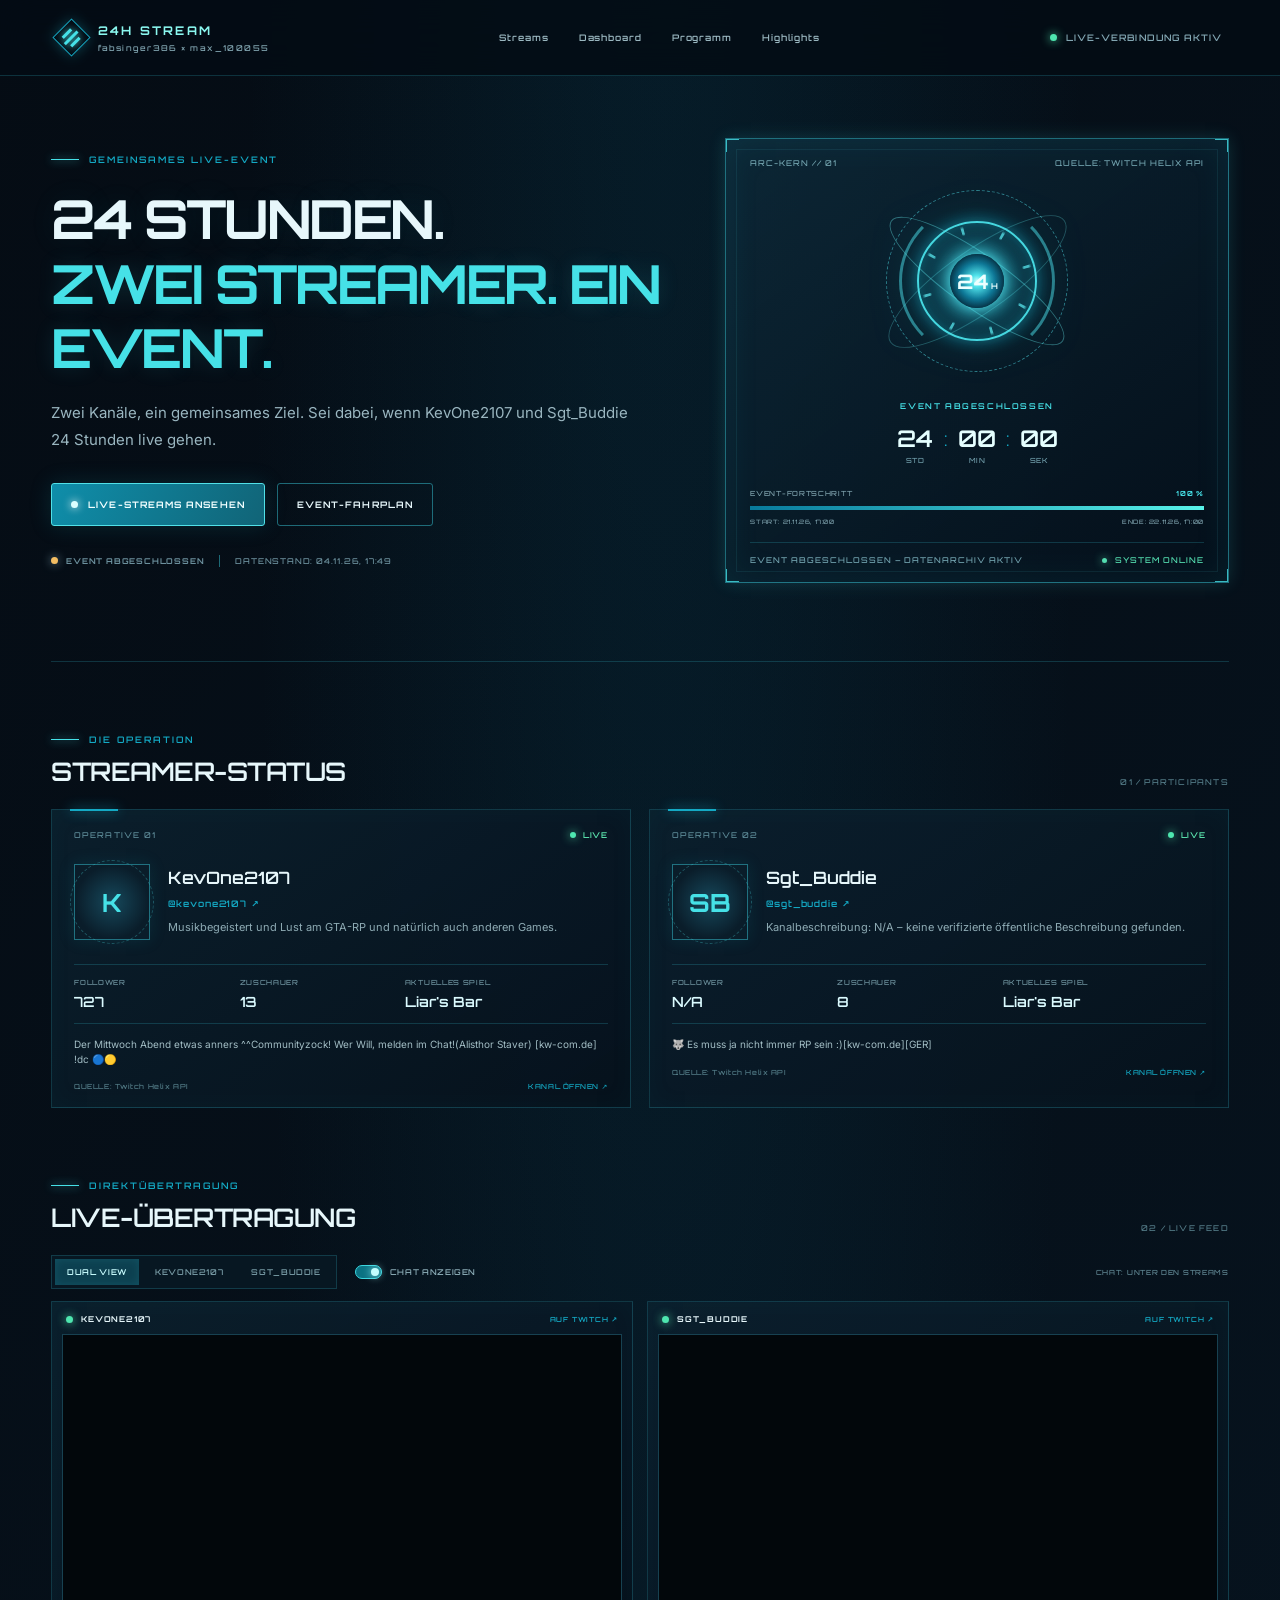
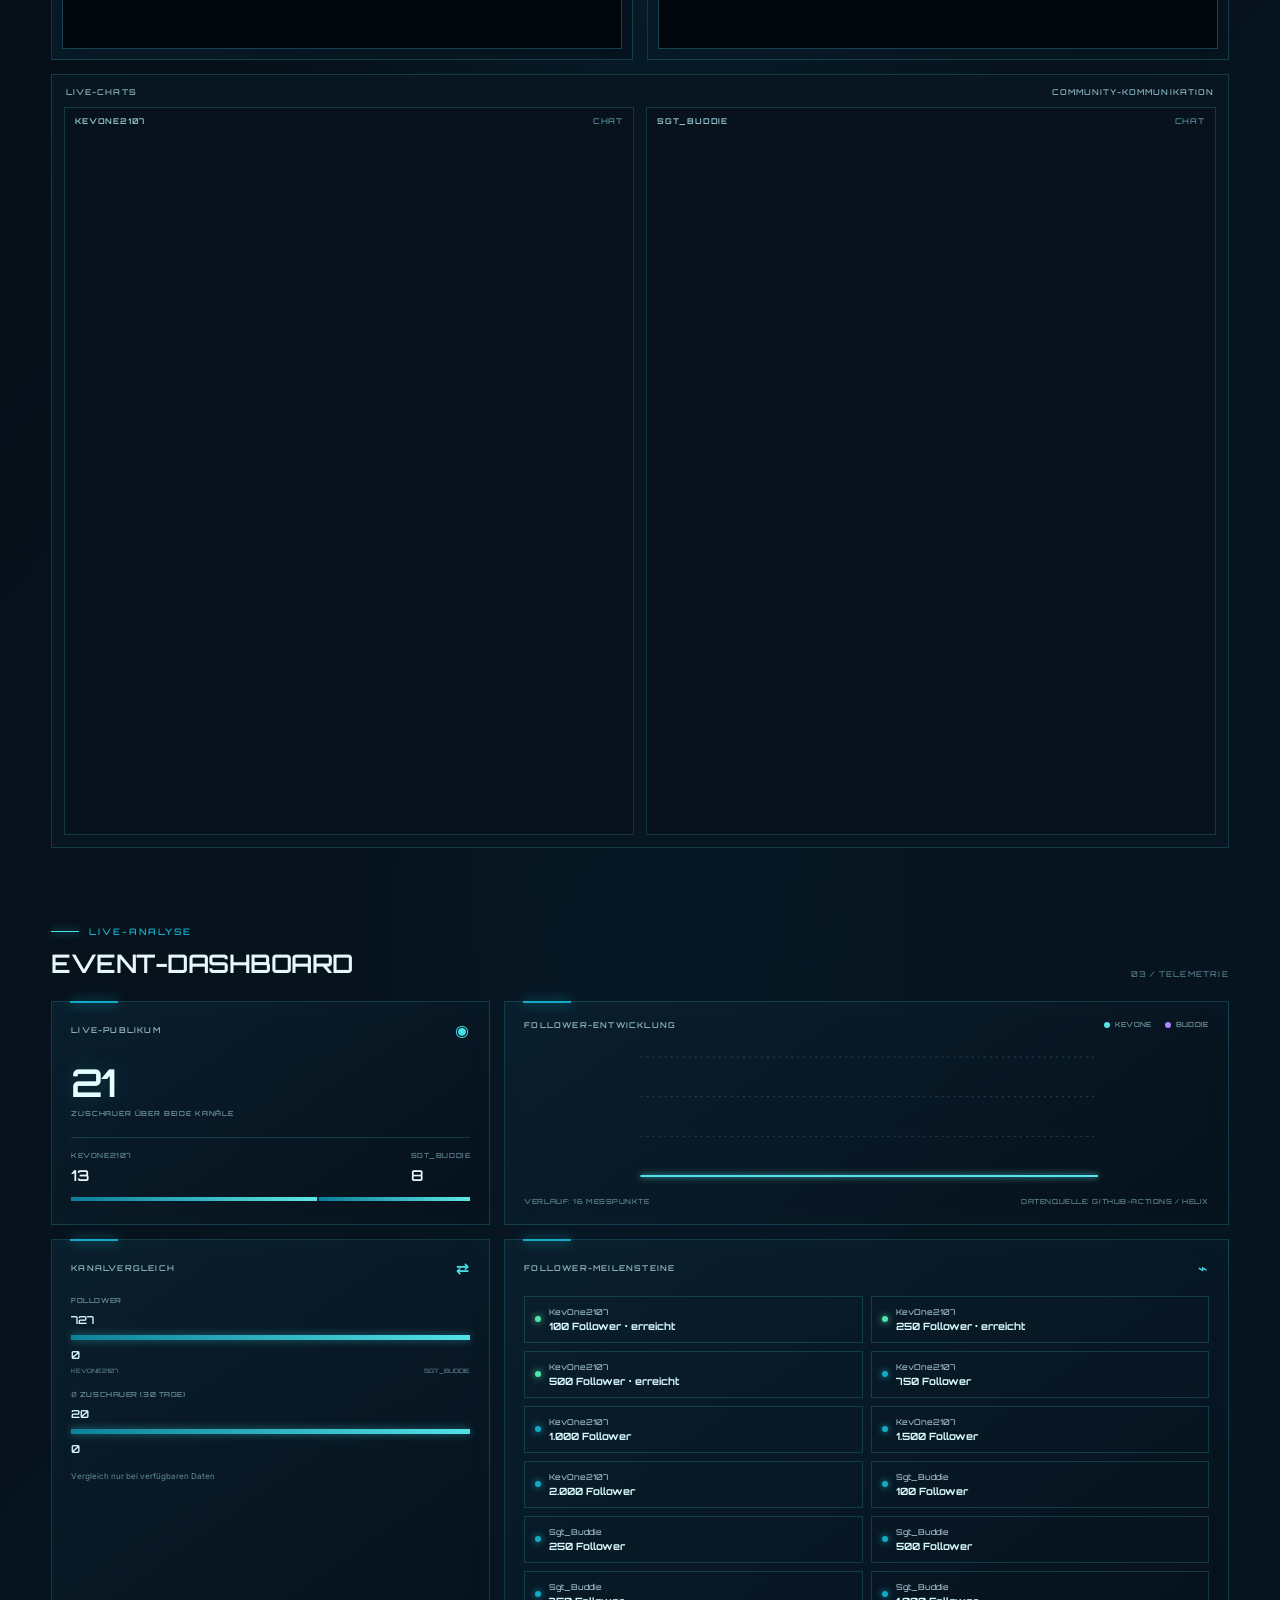
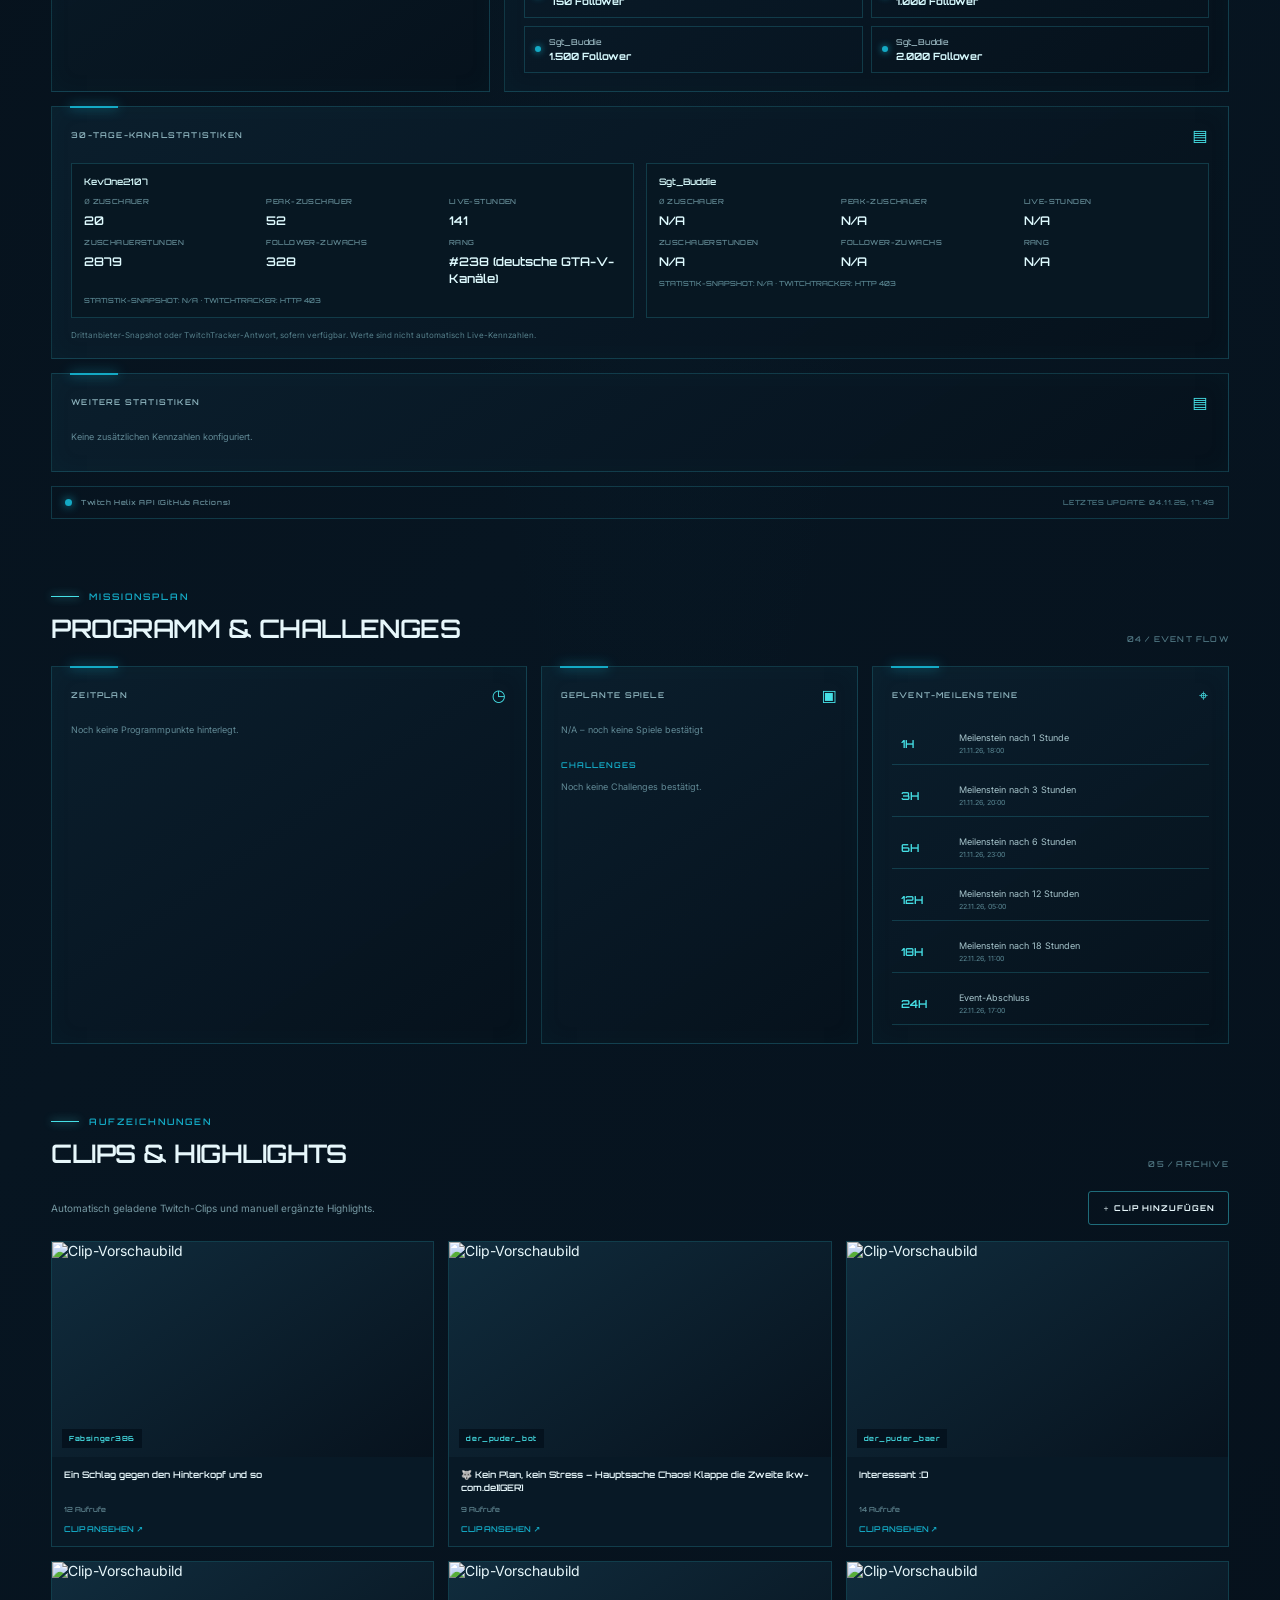
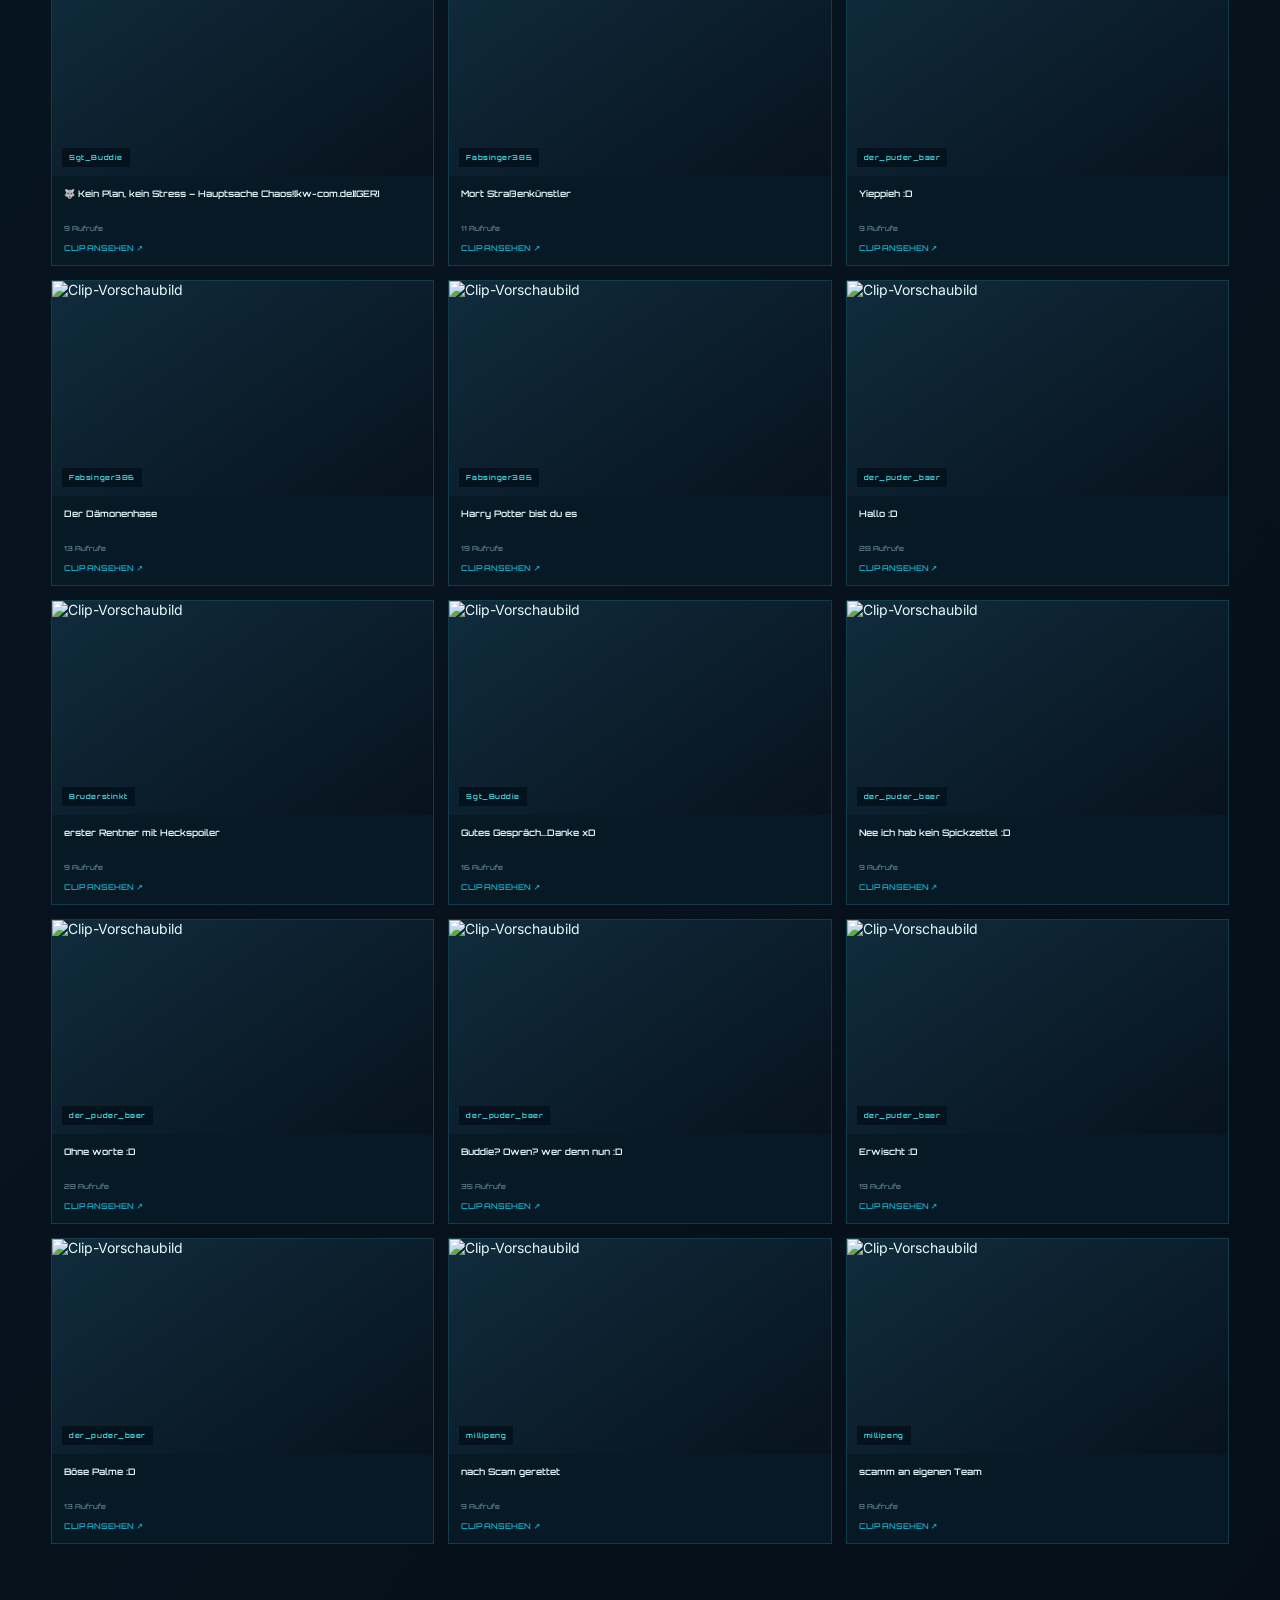
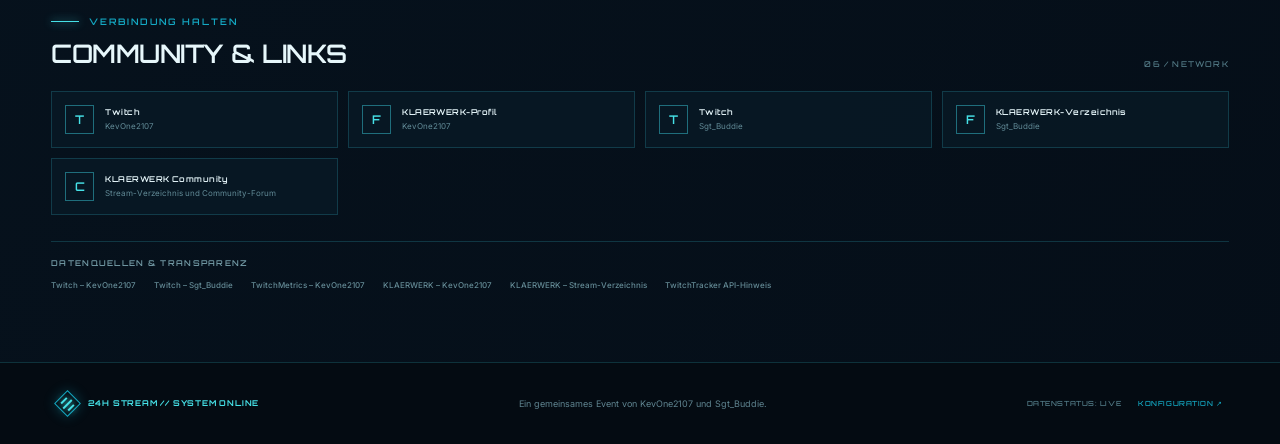
==== commit ea11570c: "Update brand name and contributors in index.html" ====
--- a/index.html
+++ b/index.html
@@ -17,7 +17,7 @@
   <header class="topbar" id="site-header">
     <a class="brand" href="#start" aria-label="Zur Startseite">
       <span class="brand-mark"><span></span><span></span><span></span></span>
-      <span><strong data-text="brand">24H STREAM</strong><small>KEVONE2107 × SGT_BUDDIE</small></span>
+      <span><strong data-text="brand">Der_Puder_Baer</strong><small>fabsinger386 × max_100055</small></span>
     </a>
     <nav class="main-nav" aria-label="Hauptnavigation">
       <a href="#player" data-text="navStreams">Streams</a><a href="#dashboard" data-text="navDashboard">Dashboard</a><a href="#programm" data-text="navProgram">Programm</a><a href="#highlights" data-text="navHighlights">Highlights</a>
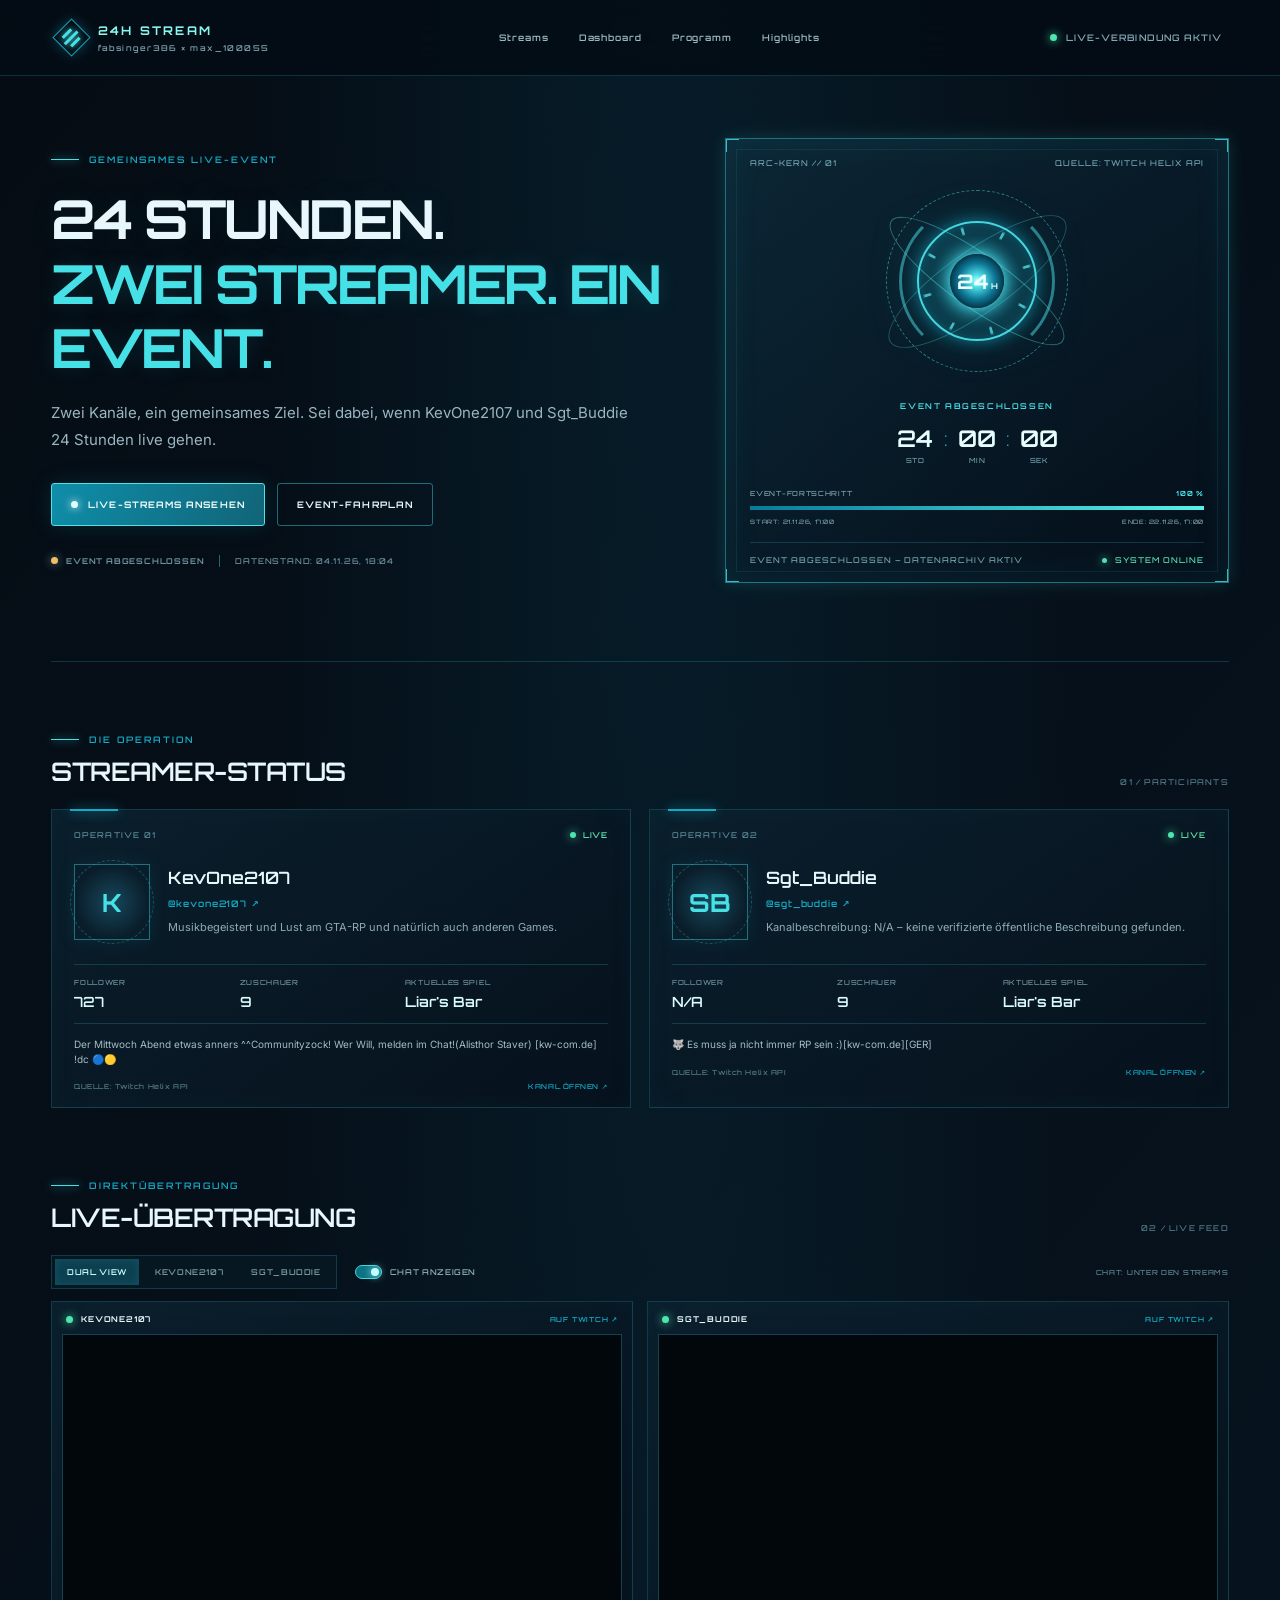
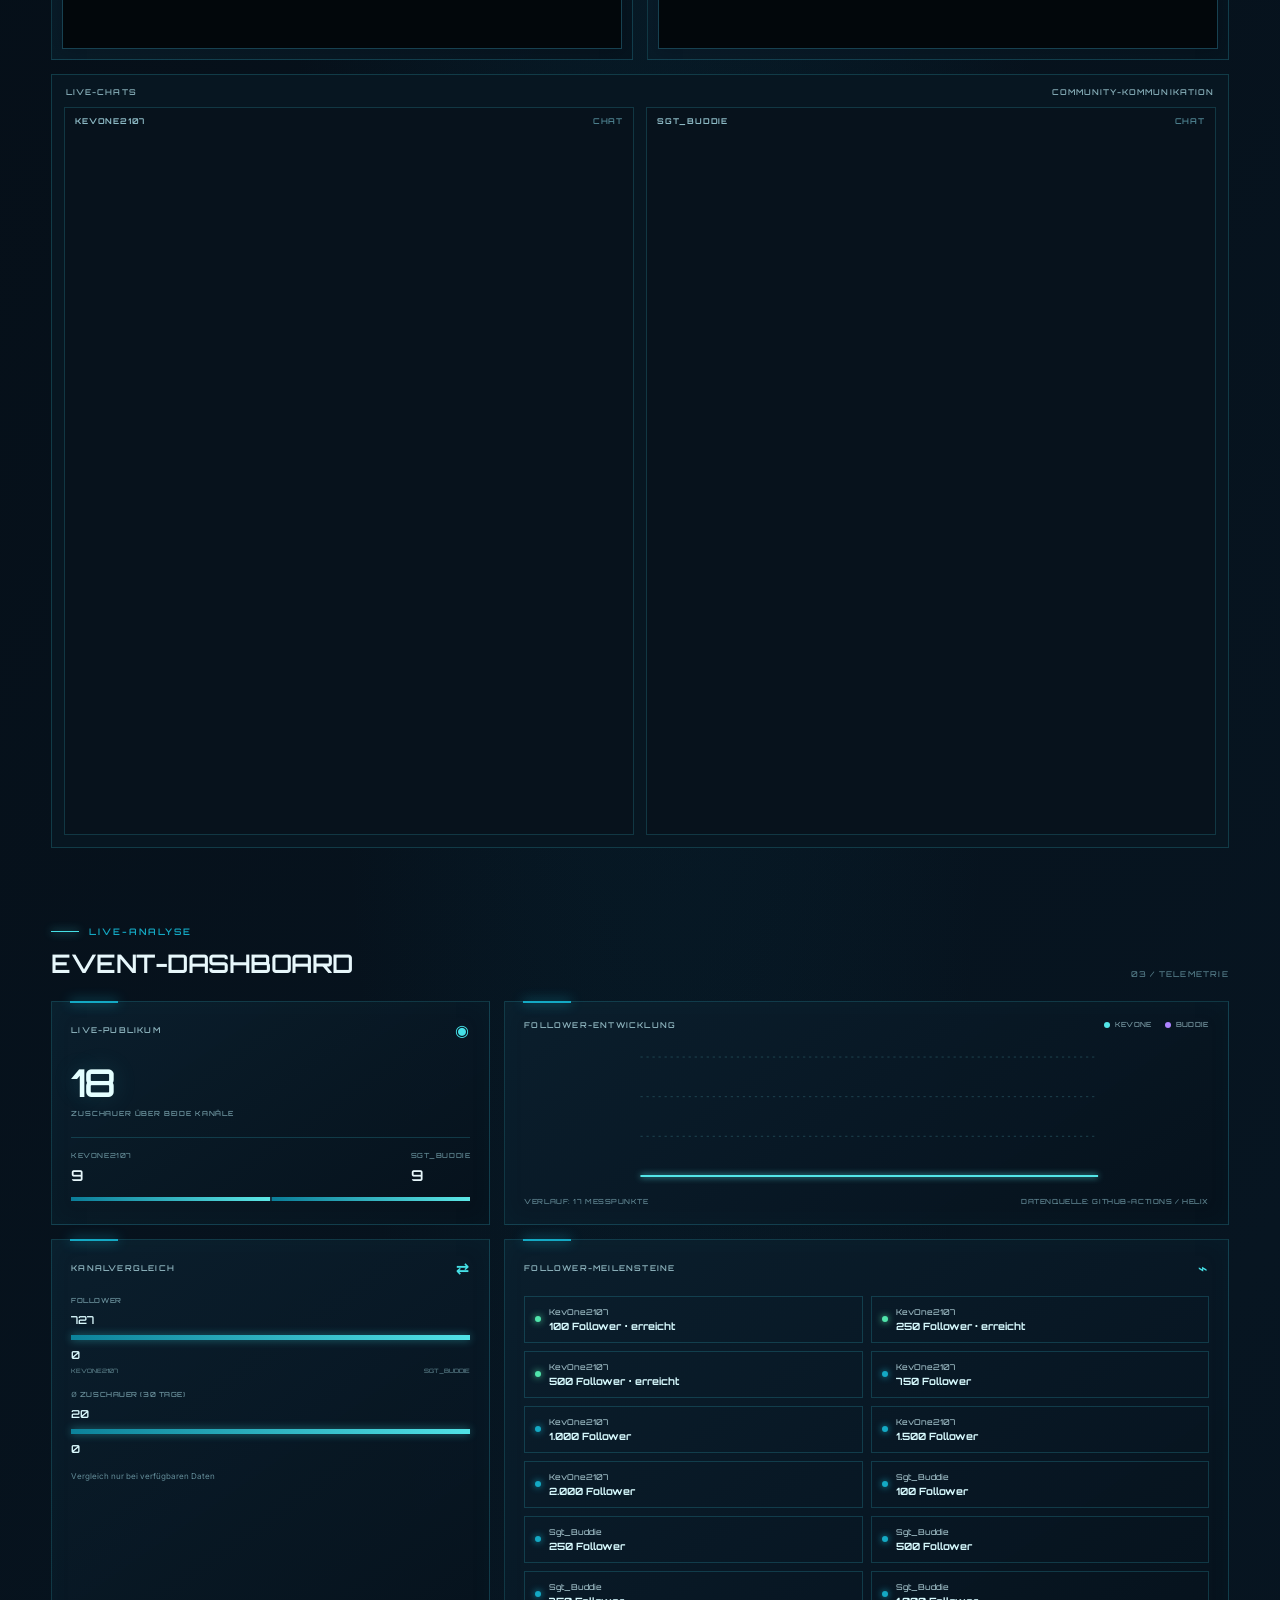
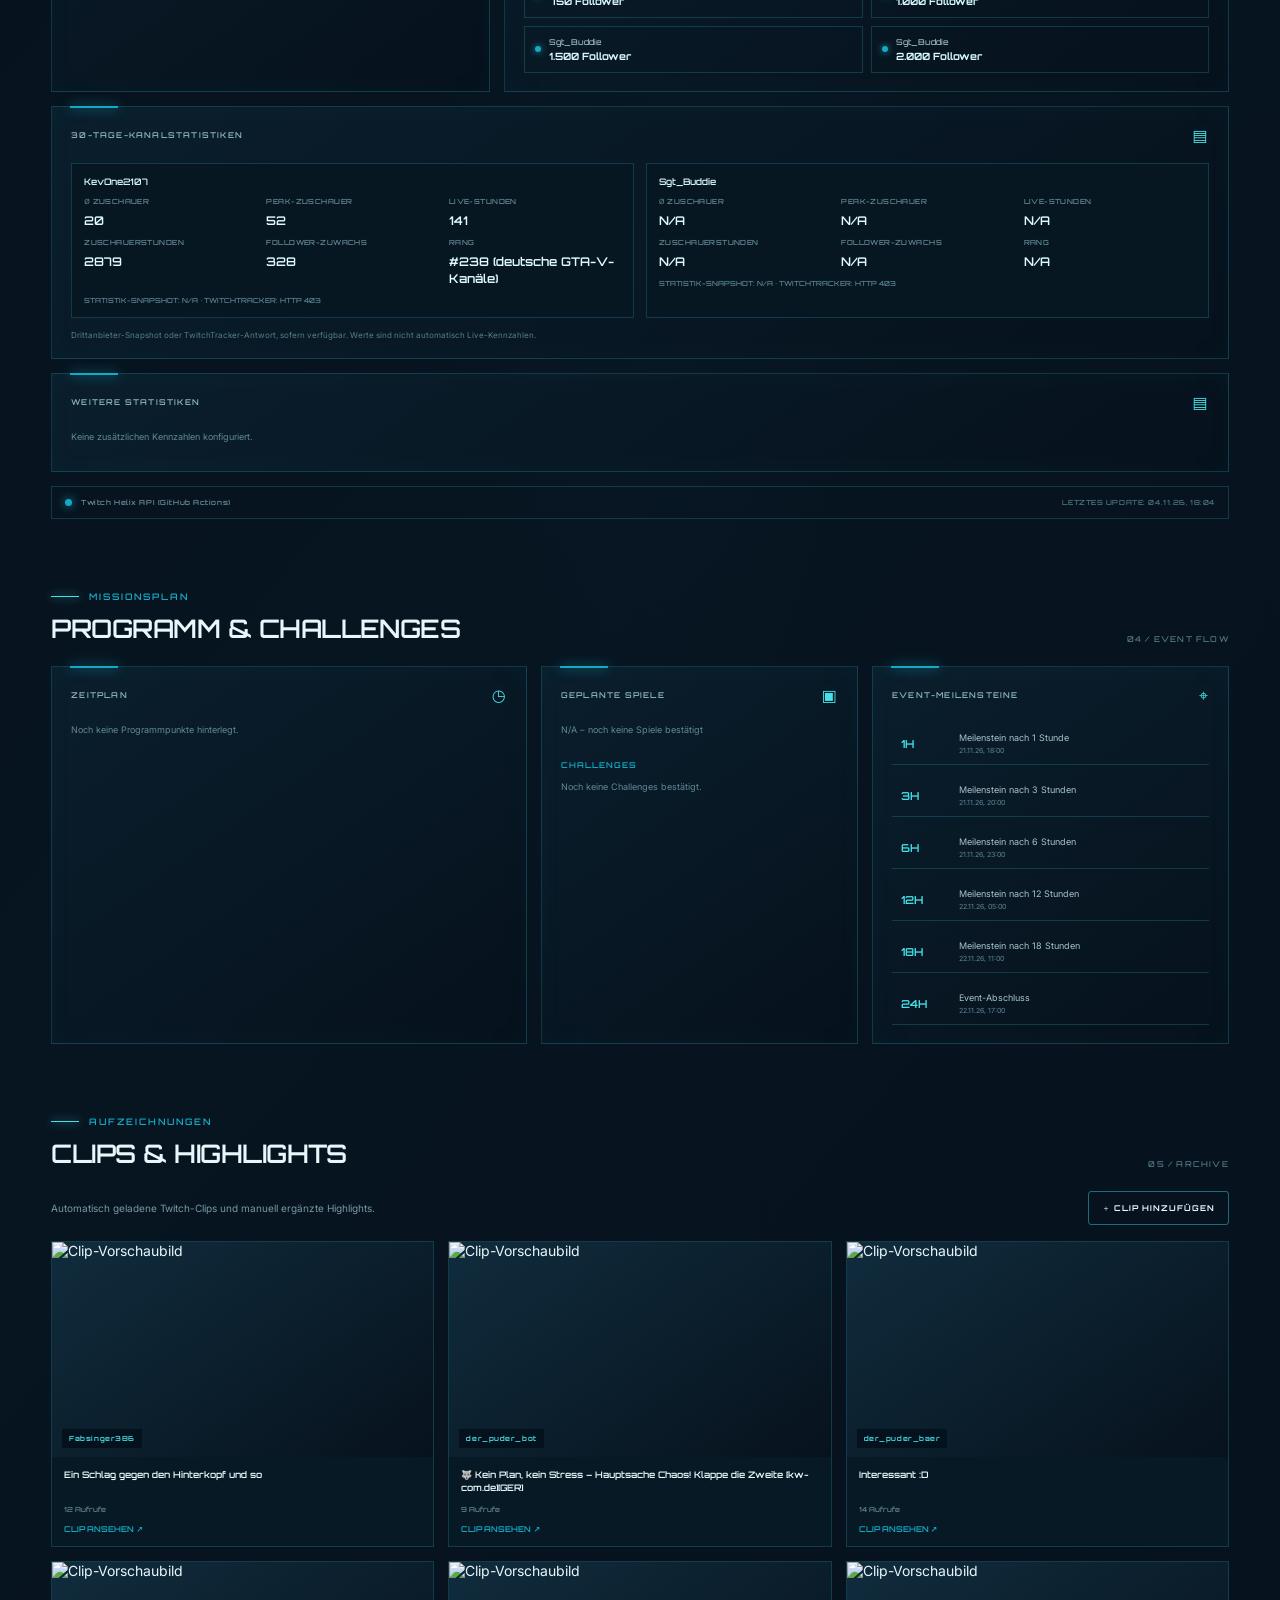
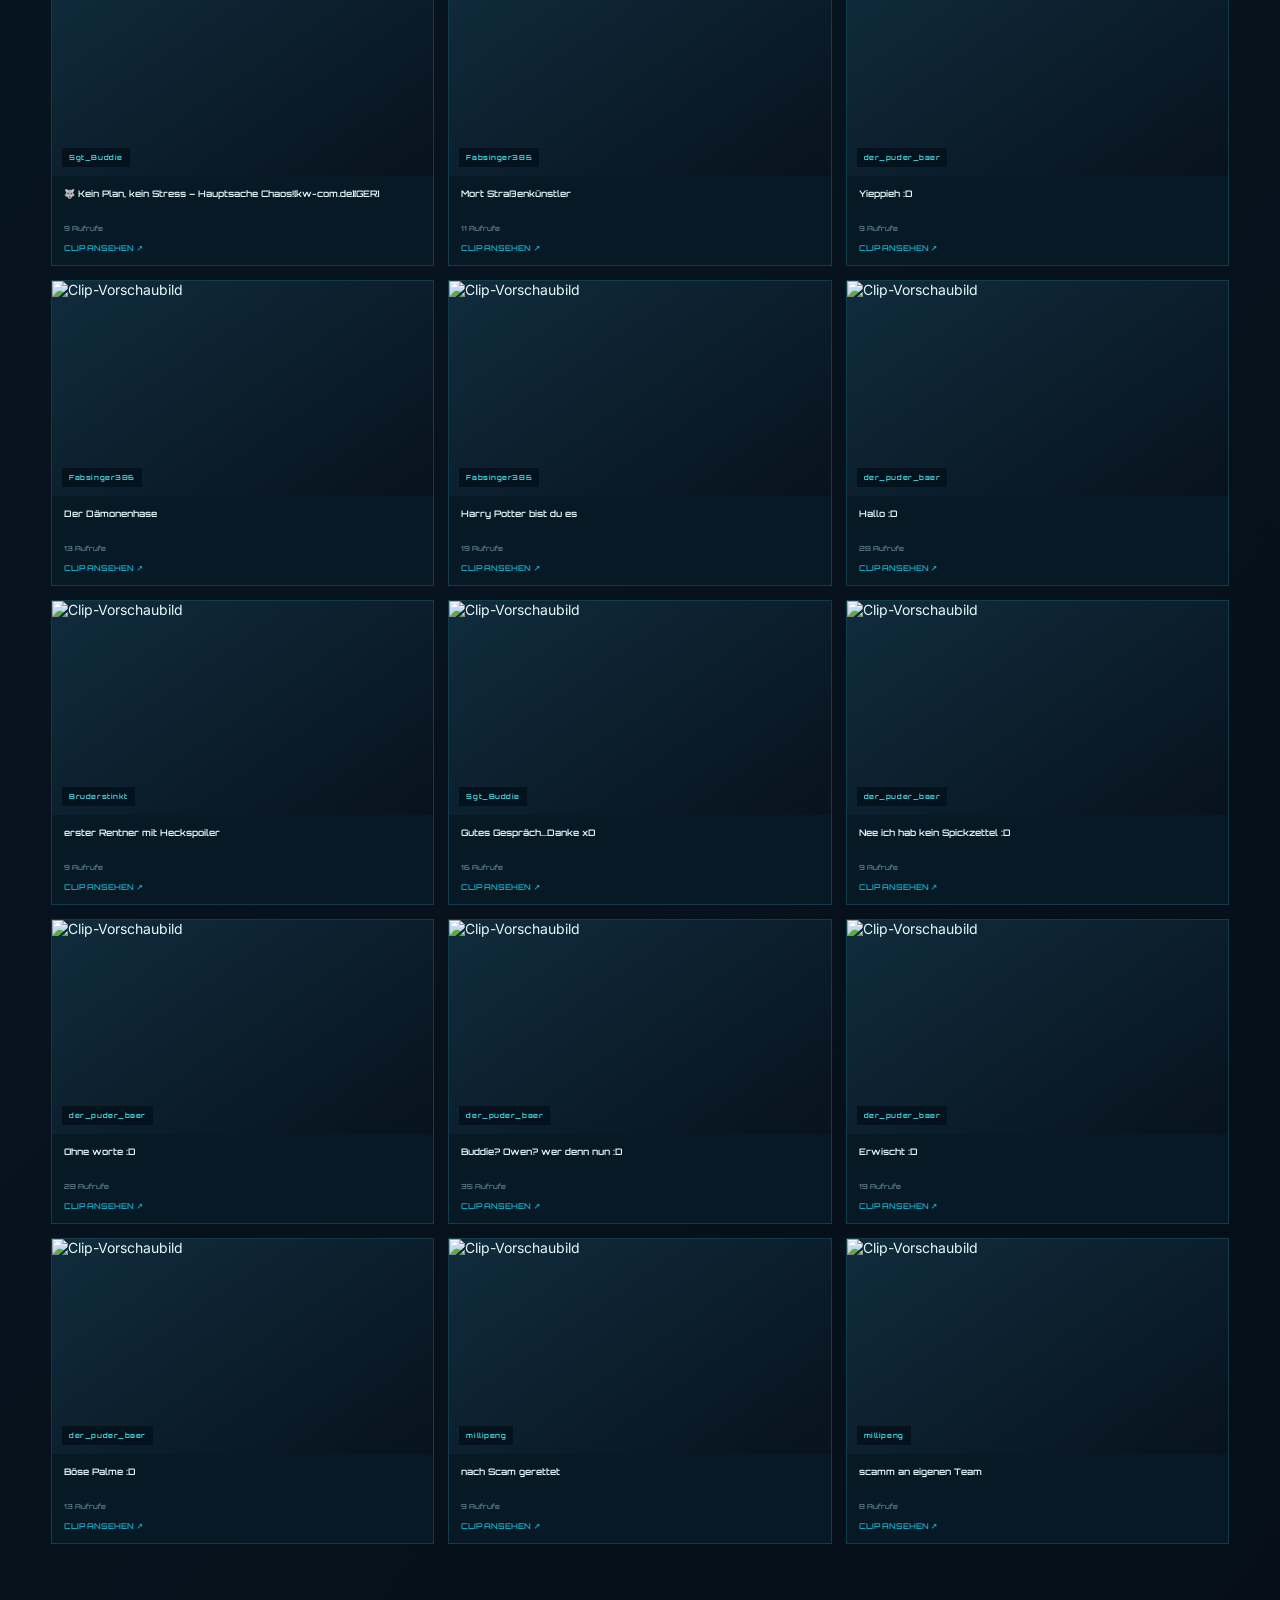
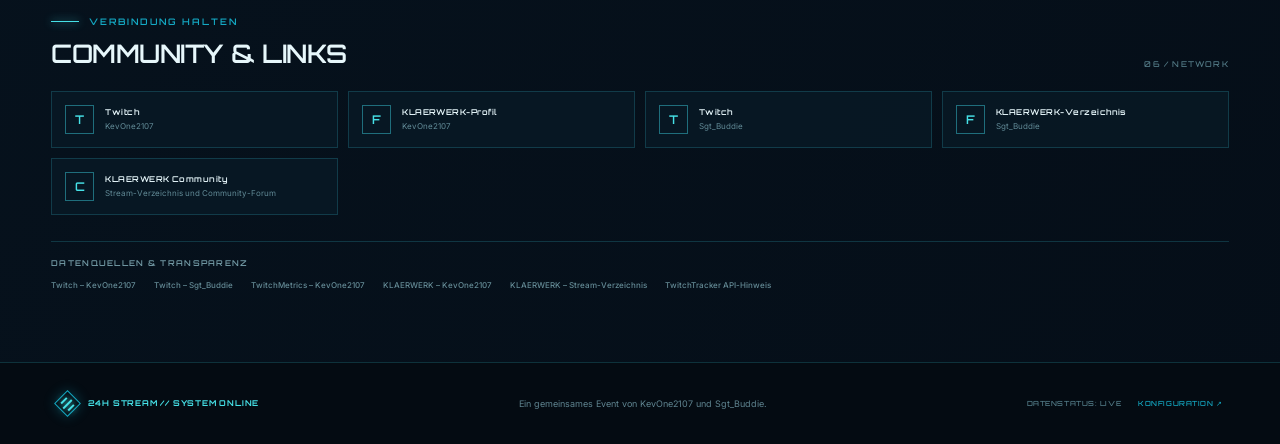
==== commit da83882f: "Change title from '24 STUNDEN' to 'Der_Puder_Baer'" ====
--- a/index.html
+++ b/index.html
@@ -4,7 +4,7 @@
   <meta name="viewport" content="width=device-width,initial-scale=1,viewport-fit=cover">
   <meta name="theme-color" content="#06111b"><link rel="icon" href="favicon.svg" type="image/svg+xml">
   <meta name="description" content="Der gemeinsame 24-Stunden-Twitch-Stream von KevOne2107 und Sgt_Buddie – live dabei sein, Programm verfolgen und Highlights entdecken.">
-  <title>24 STUNDEN. | KevOne2107 × Sgt_Buddie</title>
+  <title>Der_Puder_Baer </title>
   <link rel="preconnect" href="https://fonts.googleapis.com">
   <link rel="preconnect" href="https://fonts.gstatic.com" crossorigin="">
   <link rel="preconnect" href="https://fonts.googleapis.com" crossorigin="">
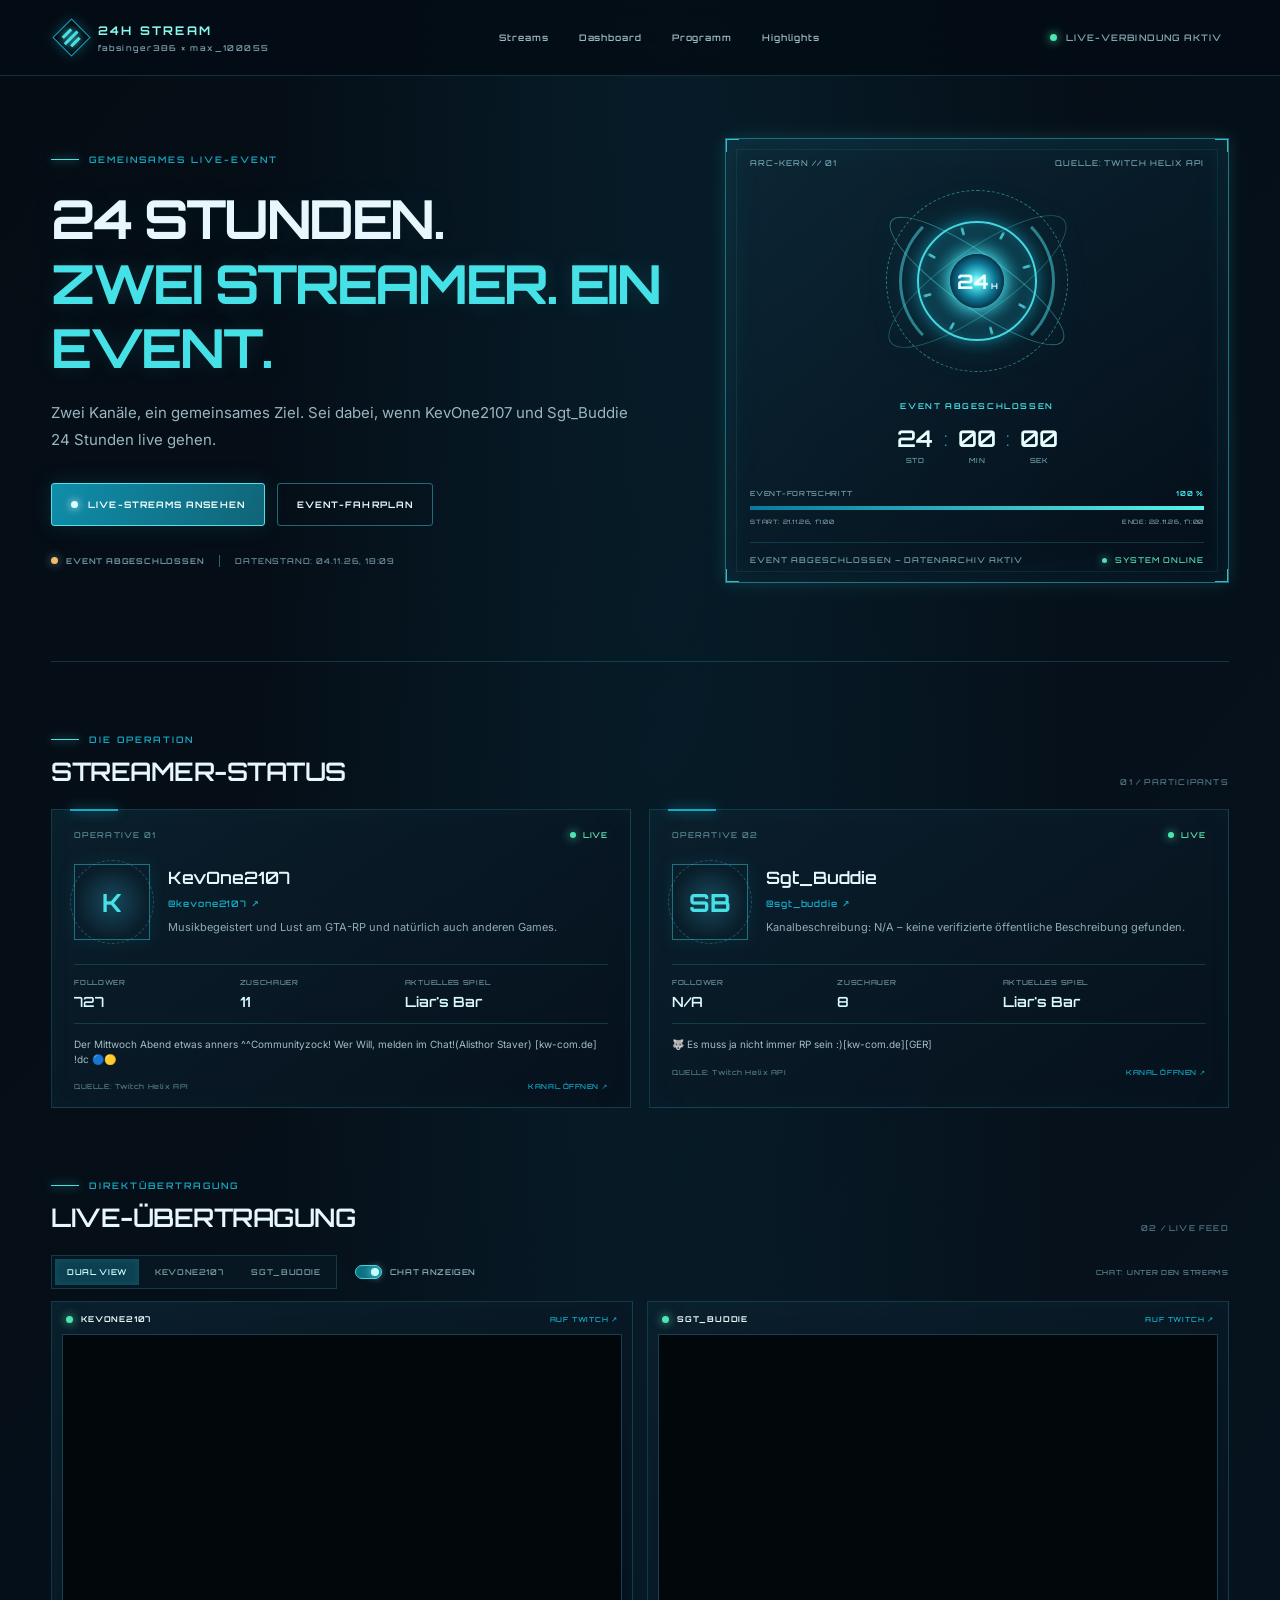
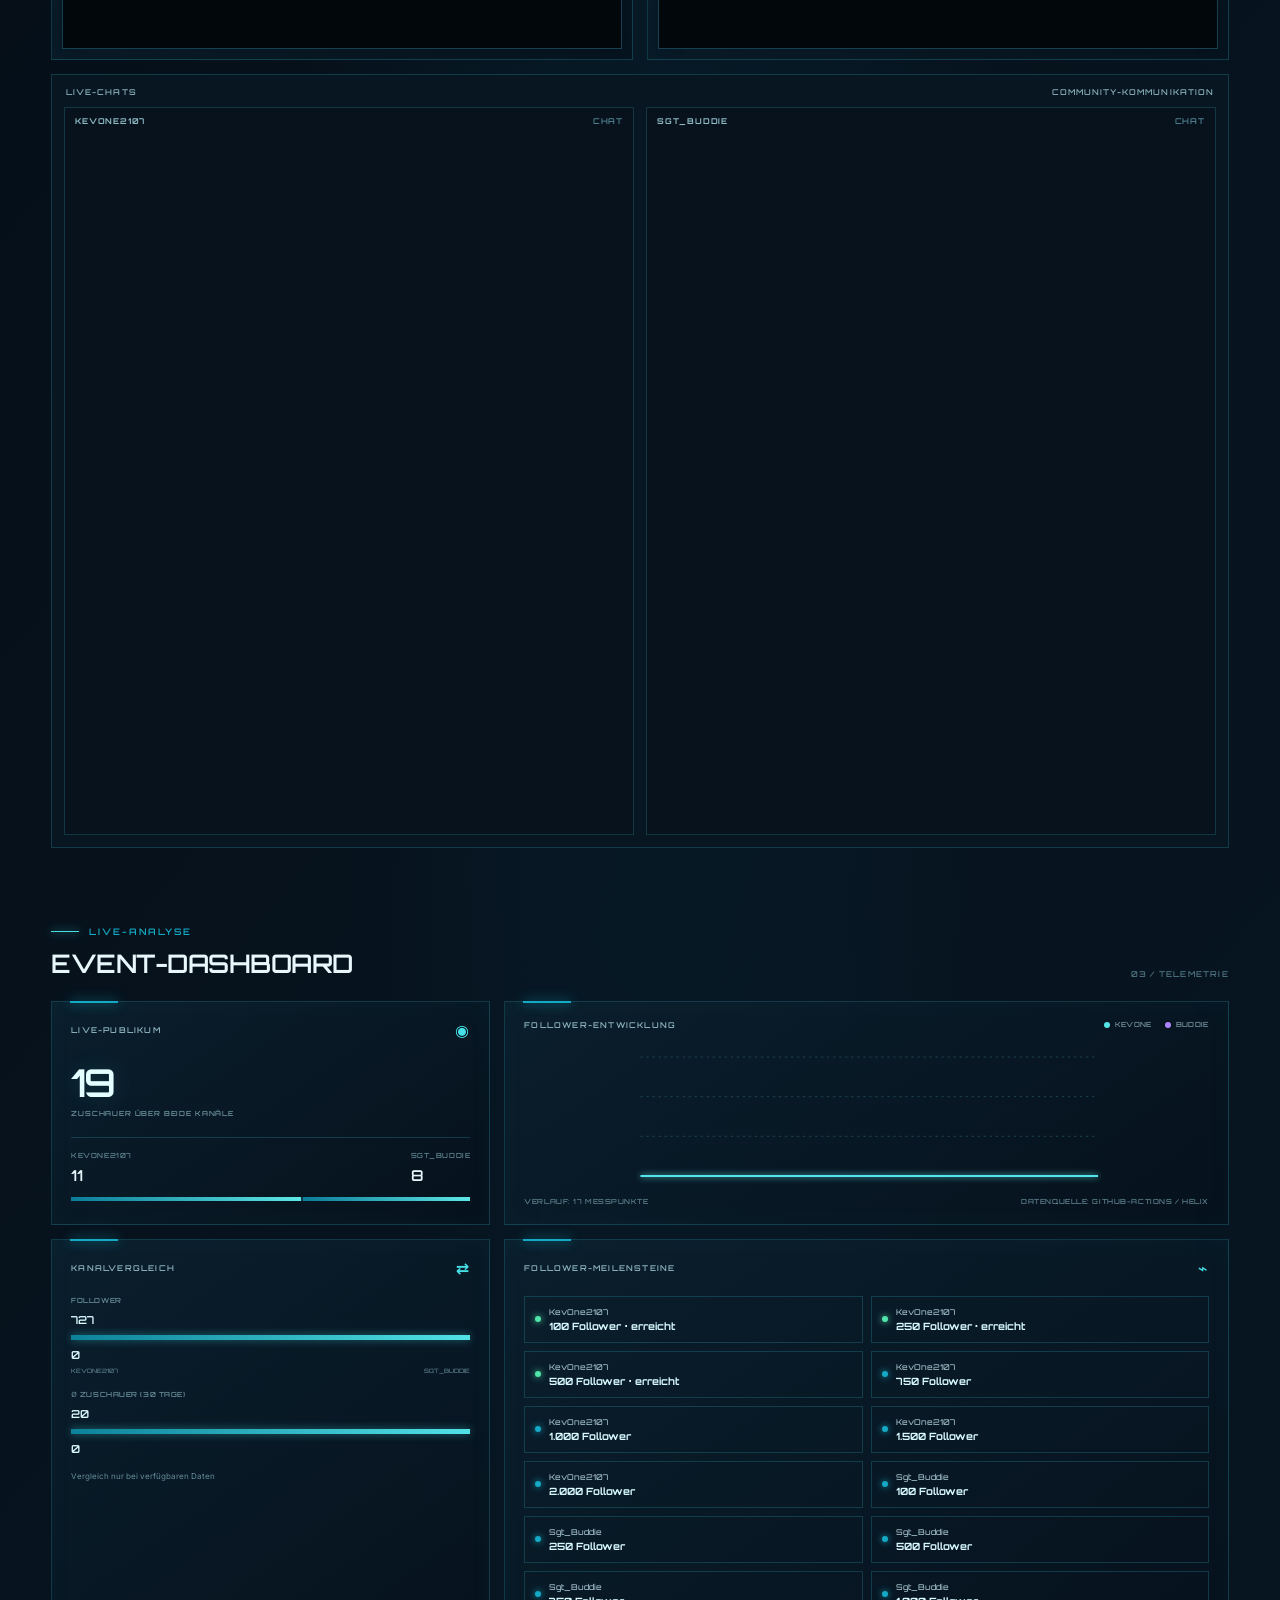
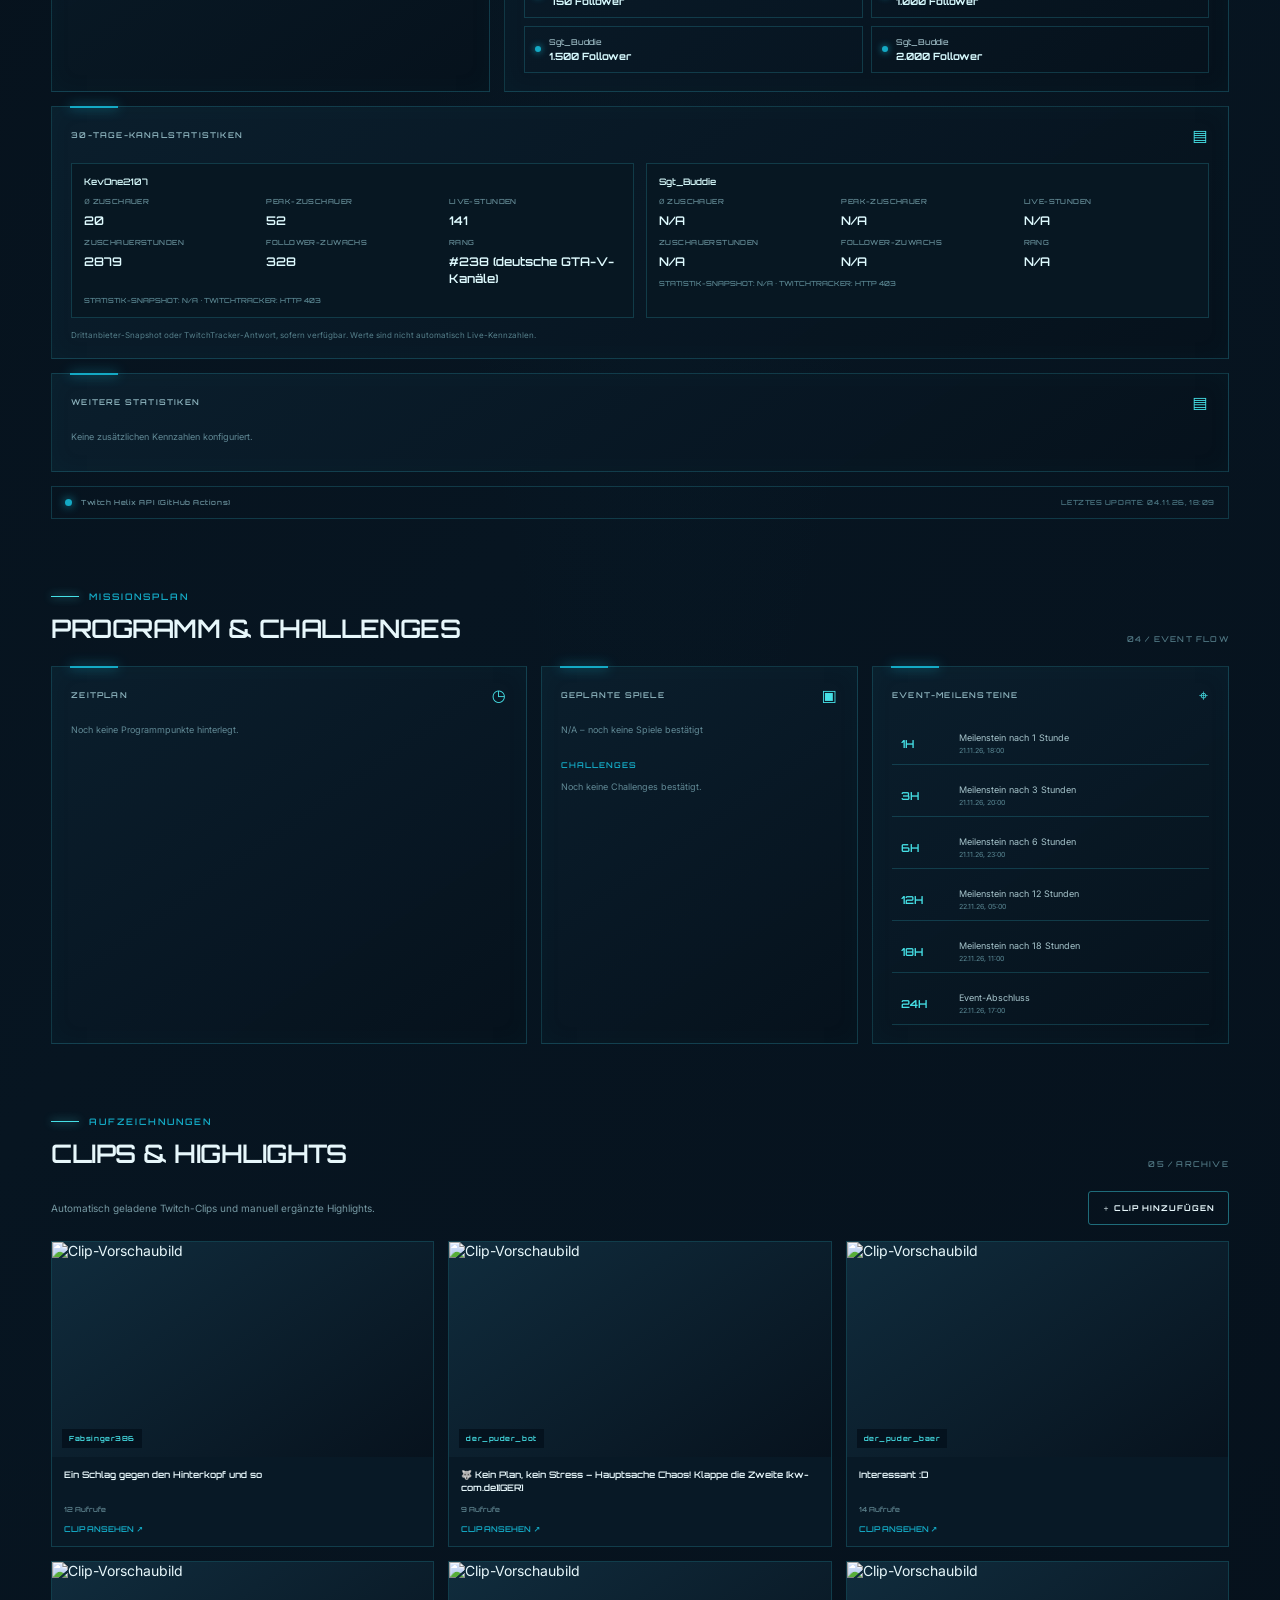
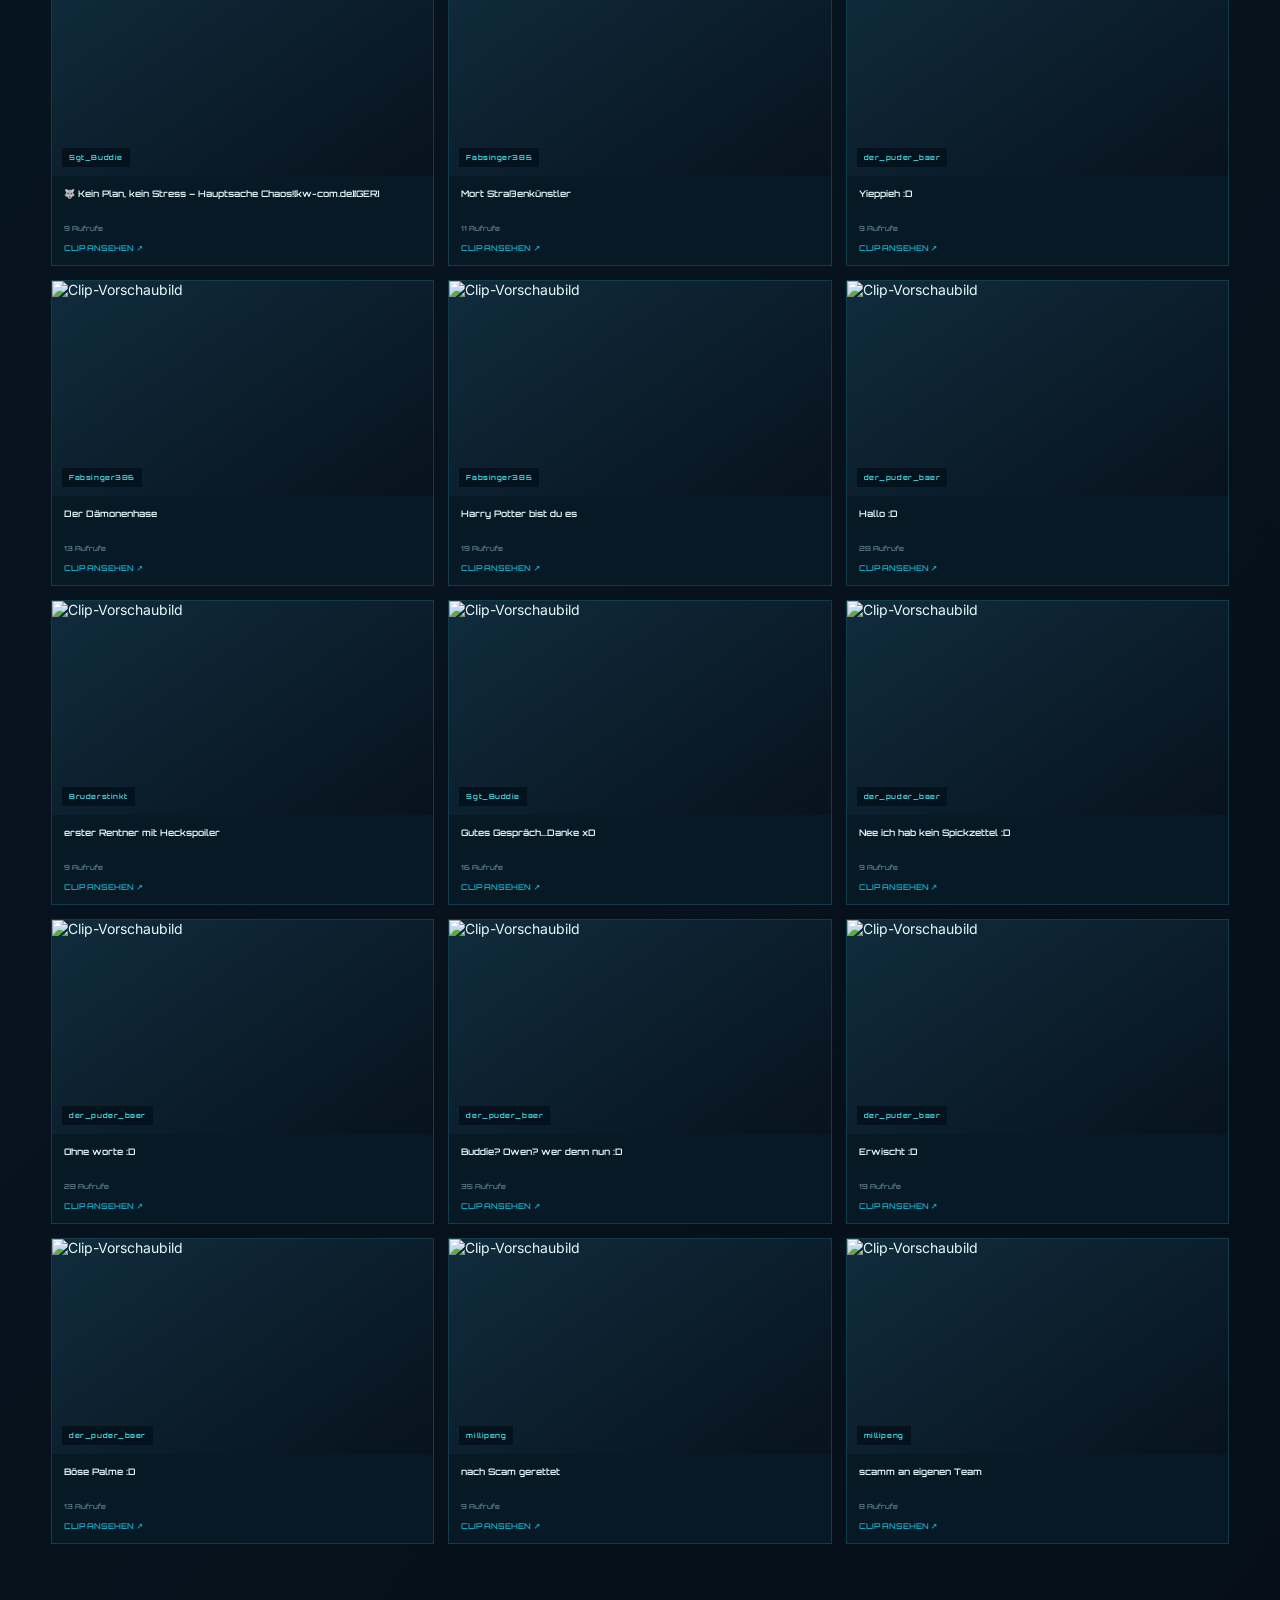
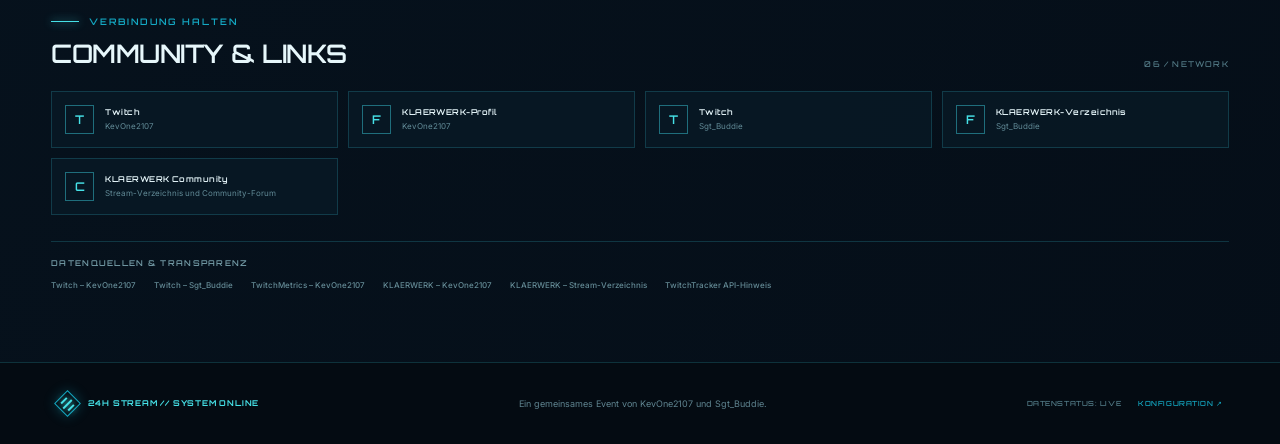
==== commit 61049045: "Fix title formatting in index.html" ====
--- a/index.html
+++ b/index.html
@@ -4,7 +4,7 @@
   <meta name="viewport" content="width=device-width,initial-scale=1,viewport-fit=cover">
   <meta name="theme-color" content="#06111b"><link rel="icon" href="favicon.svg" type="image/svg+xml">
   <meta name="description" content="Der gemeinsame 24-Stunden-Twitch-Stream von KevOne2107 und Sgt_Buddie – live dabei sein, Programm verfolgen und Highlights entdecken.">
-  <title>Der_Puder_Baer </title>
+  <title>Der_Puder_Baer</title>
   <link rel="preconnect" href="https://fonts.googleapis.com">
   <link rel="preconnect" href="https://fonts.gstatic.com" crossorigin="">
   <link rel="preconnect" href="https://fonts.googleapis.com" crossorigin="">
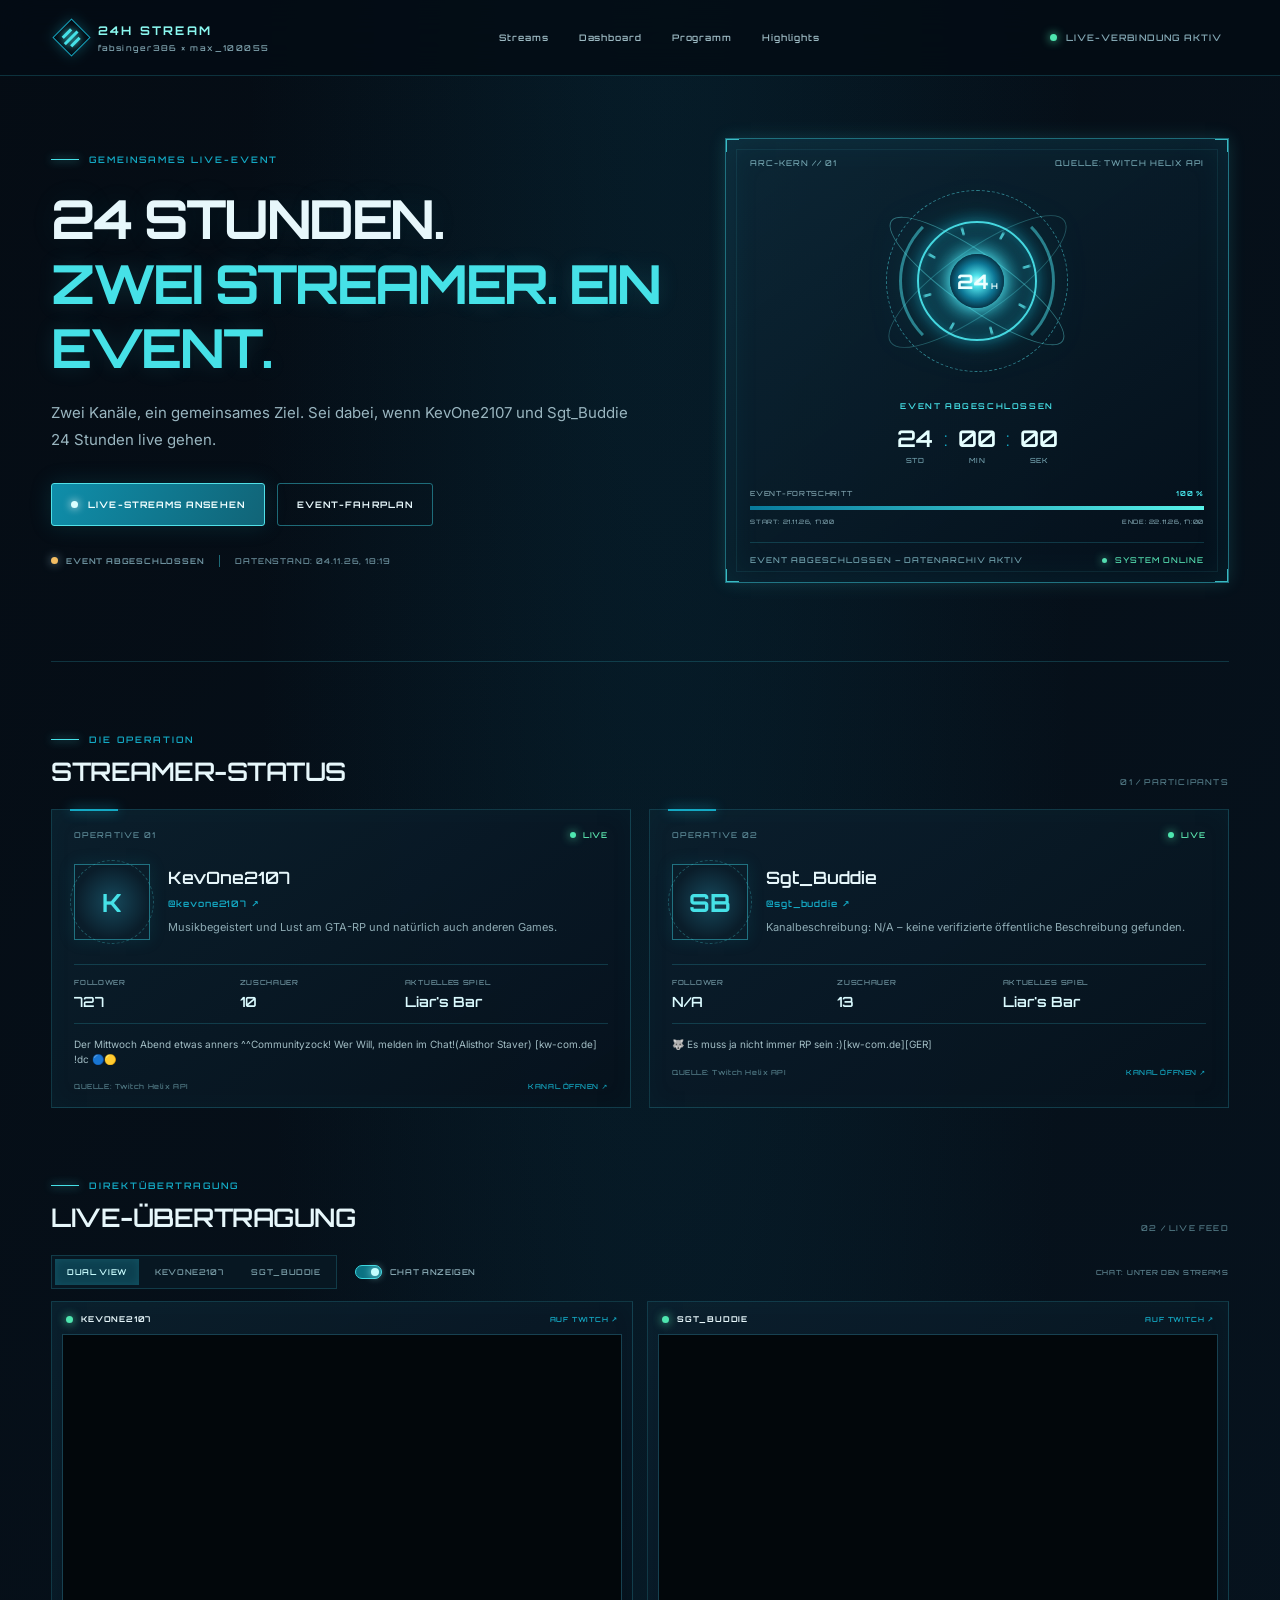
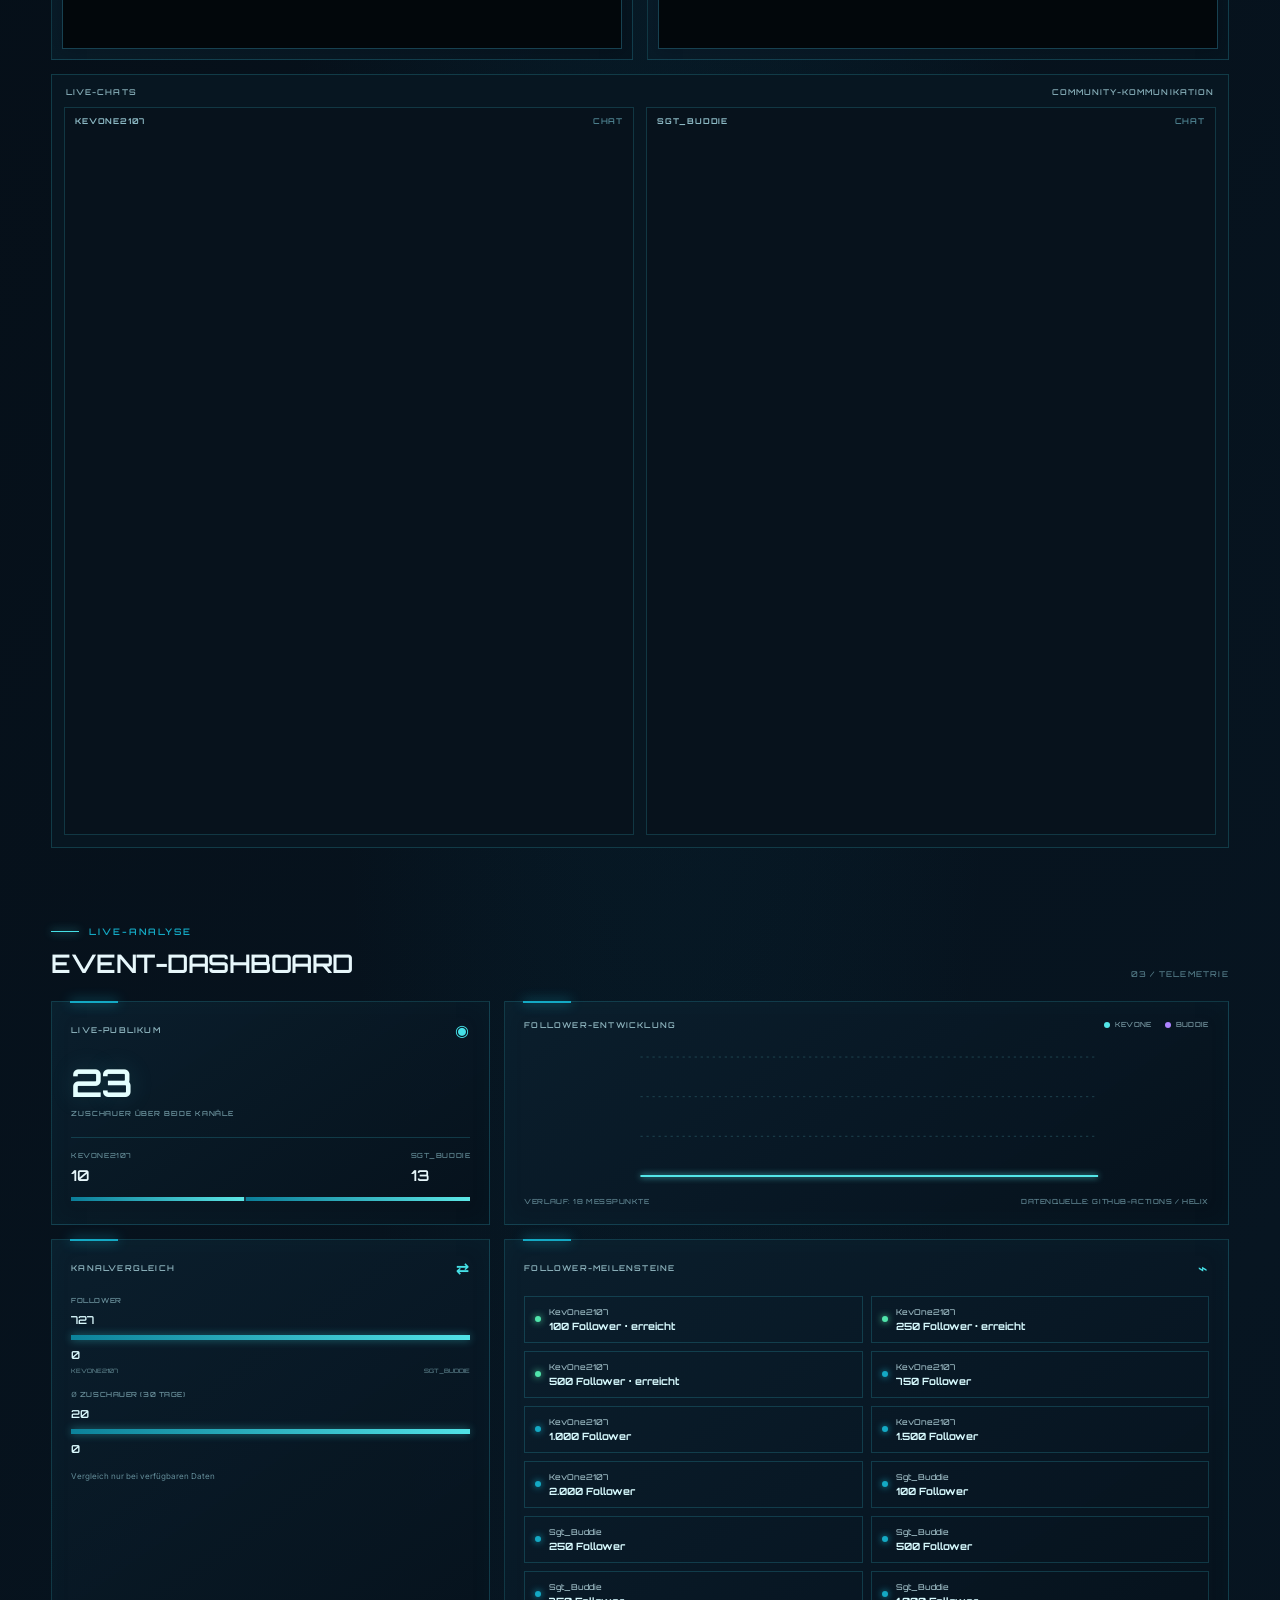
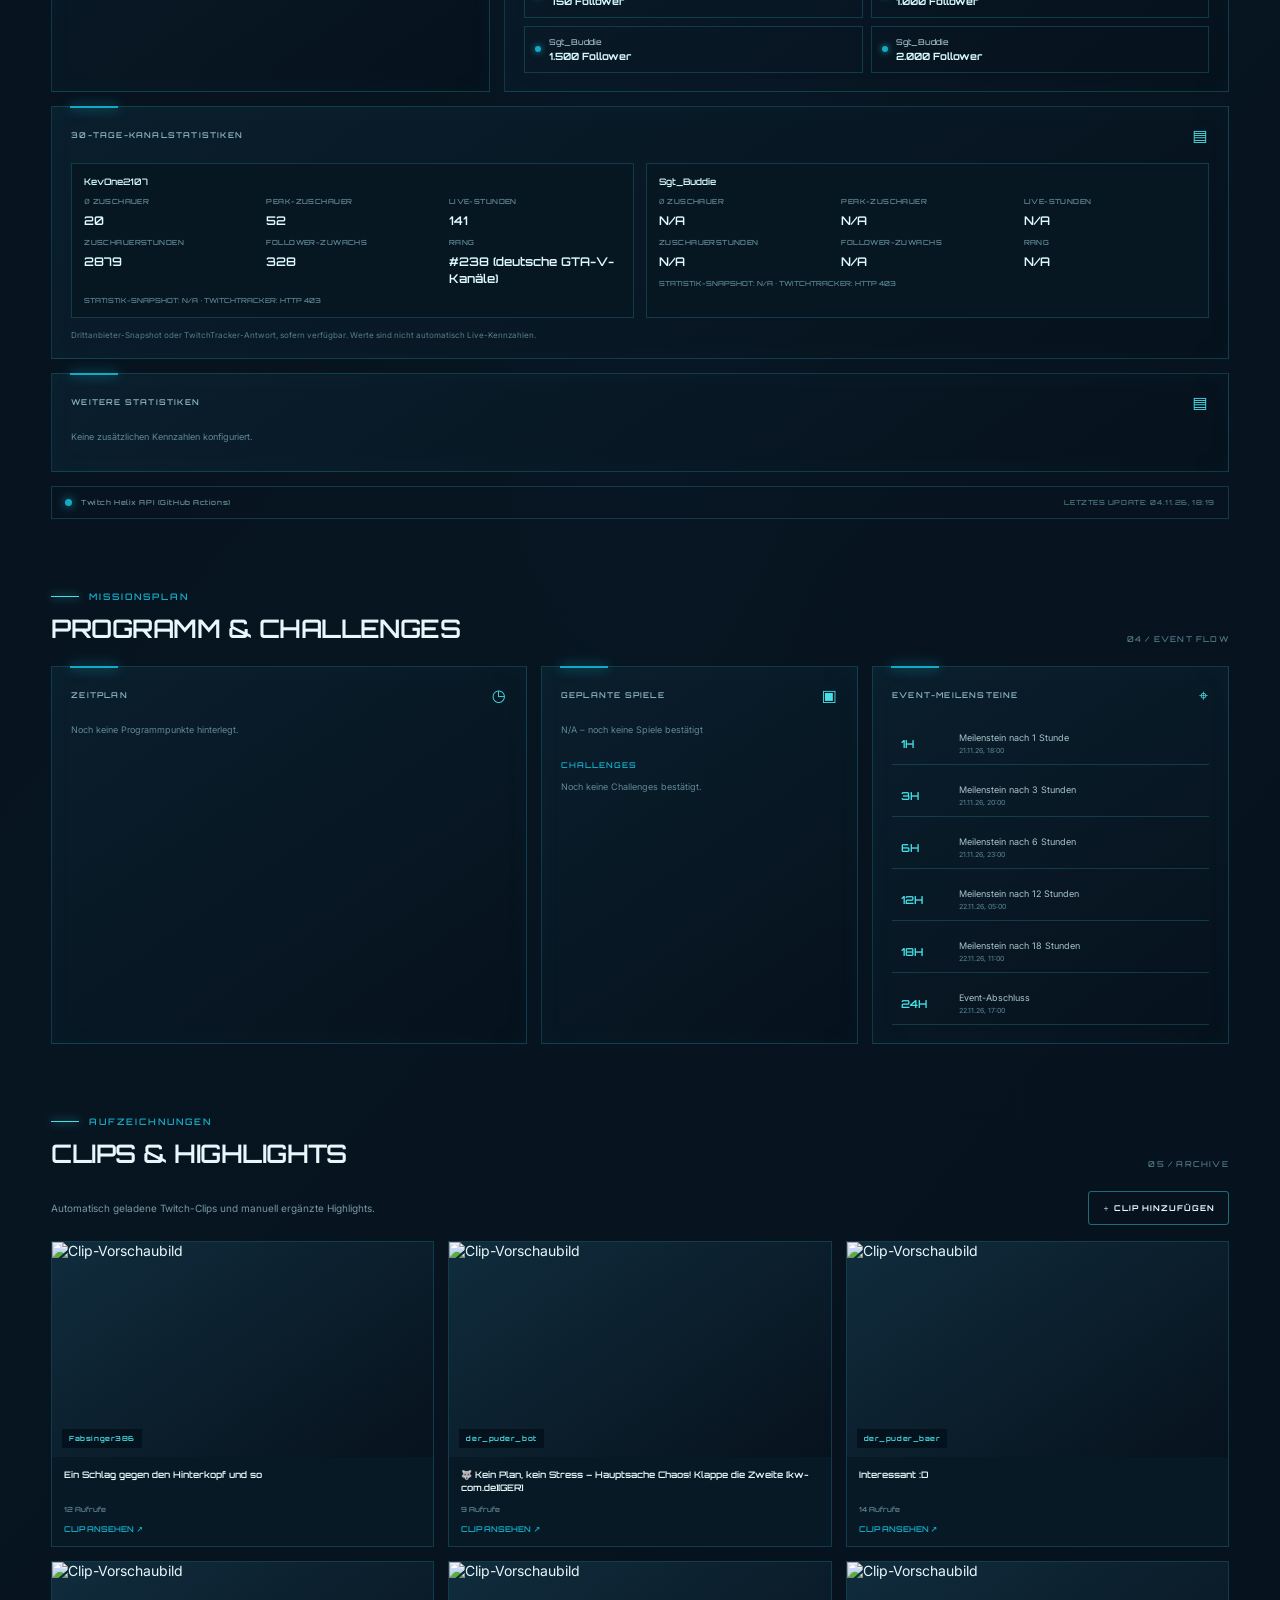
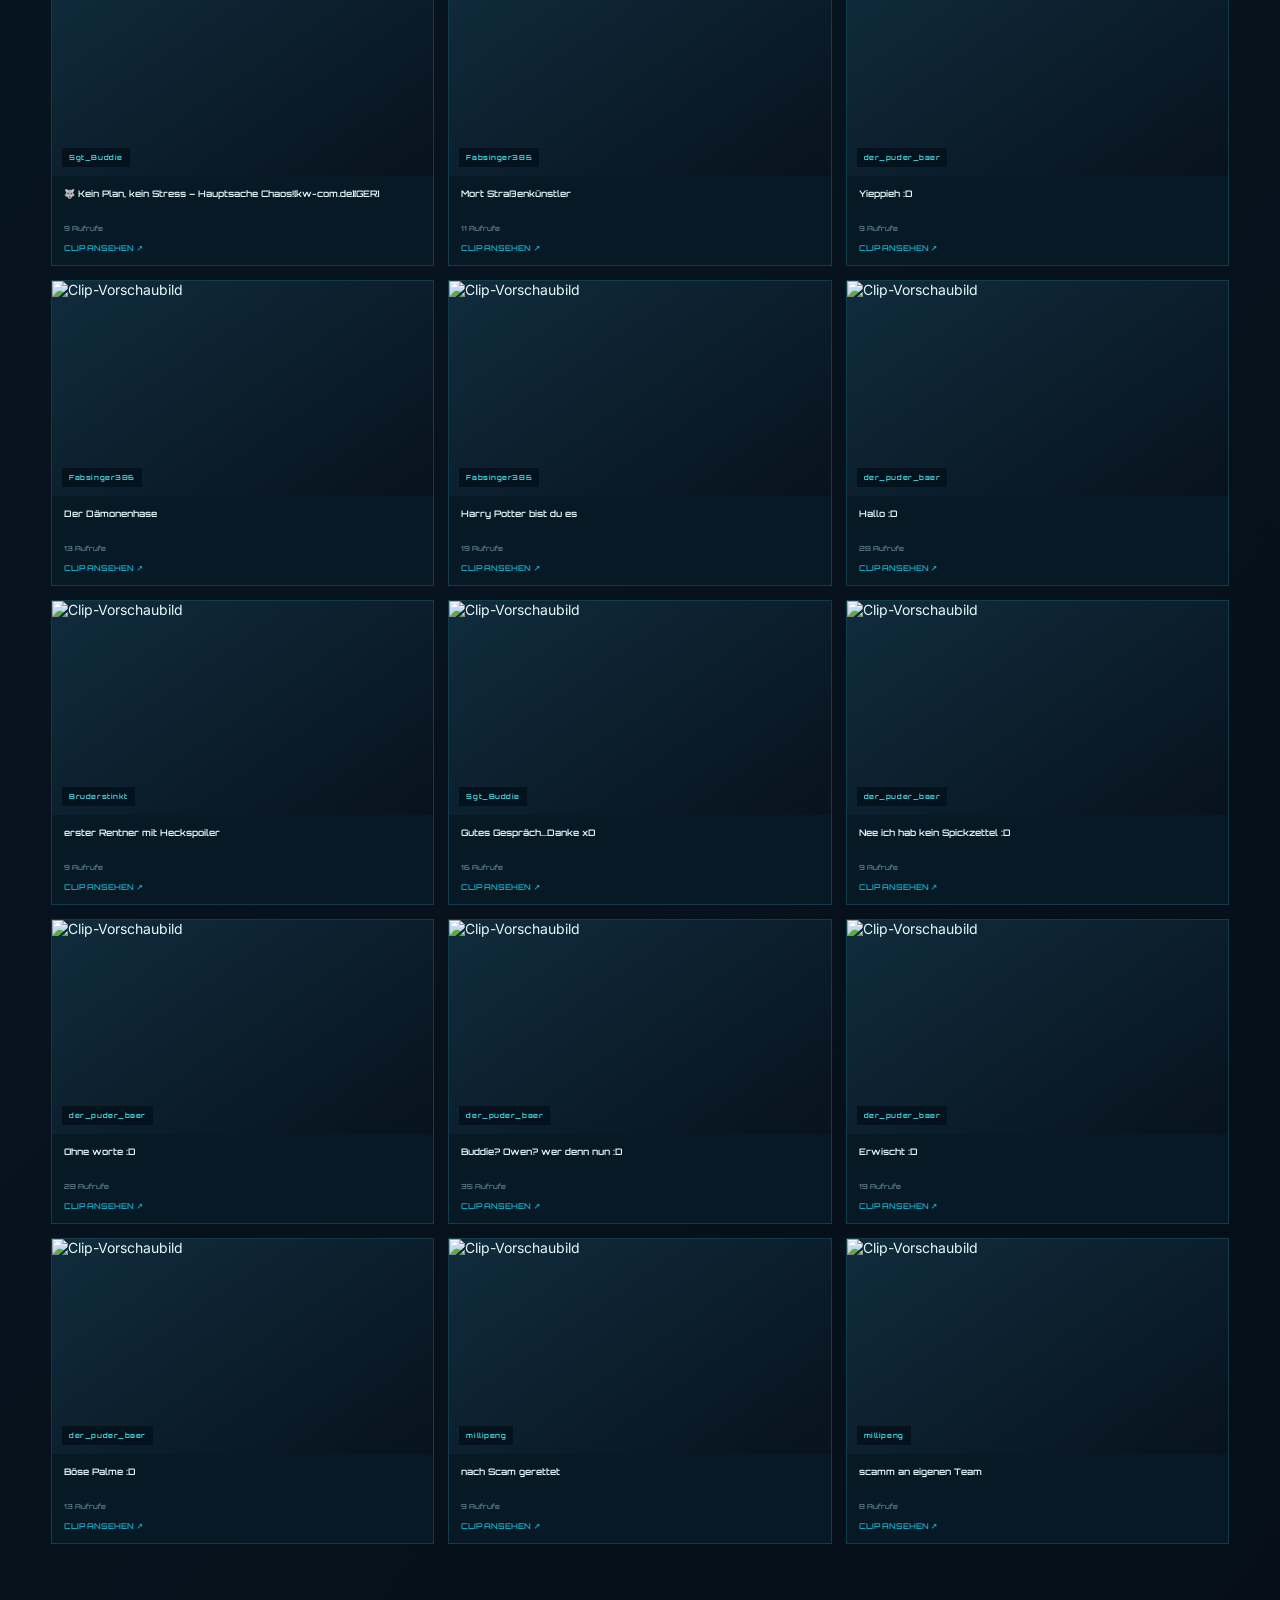
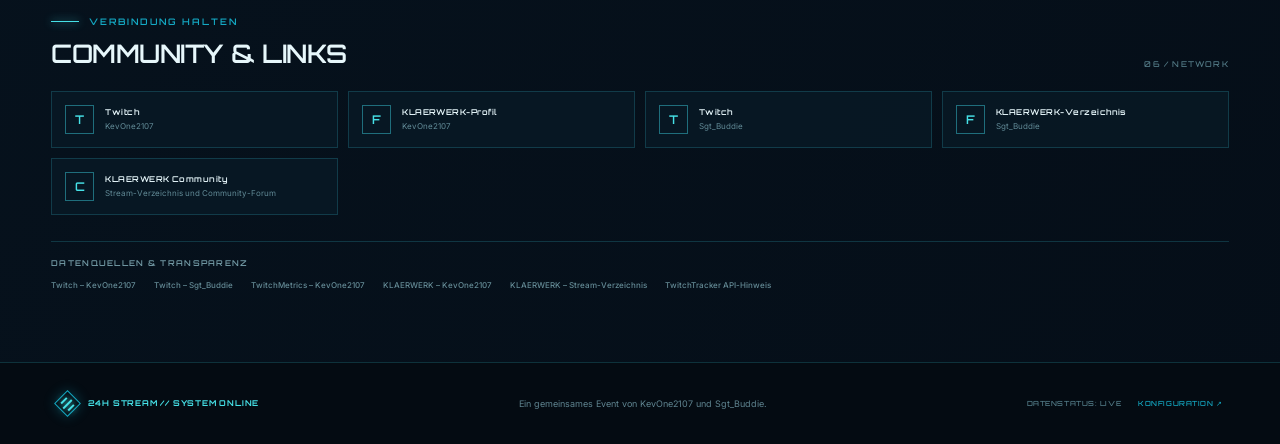
==== commit 8c20a99a: "Website über visuellen Designer aktualisiert" ====
--- a/index.html
+++ b/index.html
@@ -4,7 +4,7 @@
   <meta name="viewport" content="width=device-width,initial-scale=1,viewport-fit=cover">
   <meta name="theme-color" content="#06111b"><link rel="icon" href="favicon.svg" type="image/svg+xml">
   <meta name="description" content="Der gemeinsame 24-Stunden-Twitch-Stream von KevOne2107 und Sgt_Buddie – live dabei sein, Programm verfolgen und Highlights entdecken.">
-  <title>Der_Puder_Baer</title>
+  <title>24 STUNDEN. | KevOne2107 × Sgt_Buddie</title>
   <link rel="preconnect" href="https://fonts.googleapis.com">
   <link rel="preconnect" href="https://fonts.gstatic.com" crossorigin="">
   <link rel="preconnect" href="https://fonts.googleapis.com" crossorigin="">
@@ -35,16 +35,16 @@
           <a href="#player" class="button button-primary"><span class="button-pulse"></span>LIVE-STREAMS ANSEHEN</a>
           <a href="#programm" class="button button-ghost" data-text="heroButtonSecondary">EVENT-FAHRPLAN</a>
         </div>
-        <div class="hero-meta"><span><i class="mini-led"></i> <b id="event-phase-label">EVENT STARTET BALD</b></span><span class="meta-separator"></span><span id="last-updated">DATENSTAND: 04.11.26, 17:49</span></div>
+        <div class="hero-meta"><span><i class="mini-led"></i> <b id="event-phase-label">EVENT STARTET BALD</b></span><span class="meta-separator"></span><span id="last-updated">DATENSTAND: 04.11.26, 19:19</span></div>
       </div>
       <div class="reactor-panel">
         <div class="reactor-corner corner-tl"></div><div class="reactor-corner corner-tr"></div><div class="reactor-corner corner-bl"></div><div class="reactor-corner corner-br"></div>
-        <div class="reactor-readout readout-top"><span>ARC-KERN // 01</span><span id="reactor-source">QUELLE: TWITCH HELIX / DECAPI.ME (BROWSE</span></div>
+        <div class="reactor-readout readout-top"><span>ARC-KERN // 01</span><span id="reactor-source">QUELLE: TWITCH HELIX API</span></div>
         <div class="reactor" id="arc-reactor" aria-label="Animierter Arc-Reactor">
           <div class="reactor-ring ring-outer"></div><div class="reactor-ring ring-mid"></div><div class="reactor-ring ring-inner"></div><div class="reactor-spokes"></div><div class="reactor-core"><span>24</span><small>H</small></div>
           <div class="reactor-orbit orbit-a"></div><div class="reactor-orbit orbit-b"></div>
         </div>
-        <div class="countdown-block"><span class="countdown-label" id="countdown-label">COUNTDOWN BIS STREAMSTART</span><div class="countdown" id="countdown"><div><strong>16</strong><small>TAGE</small></div><b>:</b><div><strong>23</strong><small>STD</small></div><b>:</b><div><strong>15</strong><small>MIN</small></div><b>:</b><div><strong>06</strong><small>SEK</small></div></div></div>
+        <div class="countdown-block"><span class="countdown-label" id="countdown-label">COUNTDOWN BIS STREAMSTART</span><div class="countdown" id="countdown"><div><strong>16</strong><small>TAGE</small></div><b>:</b><div><strong>22</strong><small>STD</small></div><b>:</b><div><strong>38</strong><small>MIN</small></div><b>:</b><div><strong>42</strong><small>SEK</small></div></div></div>
         <div class="event-progress"><div class="progress-head"><span id="event-progress-label">EVENT-FORTSCHRITT</span><strong id="event-progress-value">0 %</strong></div><div class="progress-track"><span id="event-progress-bar" style="width: 0%;"></span></div><div class="progress-foot"><span id="event-start-label">START: 21.11.26, 18:00</span><span id="event-end-label">ENDE: 22.11.26, 18:00</span></div></div>
         <div class="reactor-readout readout-bottom"><span id="system-message">COUNTDOWN AKTIV – START 21.11.26, 18:00</span><span class="reactor-live"><i></i> SYSTEM ONLINE</span></div>
       </div>
@@ -53,8 +53,8 @@
     <section class="section streamer-section" id="streamer-cards" data-section="streamers" style="order: 1; grid-column: 1 / -1;">
       <div class="section-heading"><div><div class="eyebrow"><span class="eyebrow-line"></span> DIE OPERATION</div><h2 data-text="streamerHeading">STREAMER-STATUS</h2></div><span class="section-index">01 / PARTICIPANTS</span></div>
       <div class="streamer-grid" id="streamer-grid">
-        <article class="streamer-card" data-streamer="a"><div class="streamer-top"><span class="streamer-code">OPERATIVE 01</span><span class="live-pill live" data-live="a"><i></i> LIVE</span></div><div class="streamer-main"><div class="avatar-wrap"><img id="avatar-a" alt="Profilbild KevOne2107" src="https://static-cdn.jtvnw.net/jtv_user_pictures/b927665e-ec27-4a54-85b1-c4d034972056-profile_image-300x300.png"><span id="initials-a">K</span><span class="avatar-orbit"></span></div><div class="streamer-ident"><h3 id="name-a">KevOne2107</h3><a id="twitch-link-a" href="https://www.twitch.tv/kevone2107" target="_blank" rel="noopener">@kevone2107 ↗</a><p id="bio-a">Musikbegeistert und Lust am GTA-RP und natürlich auch anderen Games.</p></div></div><div class="streamer-metrics"><div><small>FOLLOWER</small><strong id="followers-a">729</strong></div><div><small>ZUSCHAUER</small><strong id="viewers-a">10</strong></div><div><small>AKTUELLES SPIEL</small><strong id="game-a">Liar's Bar</strong></div></div><p class="stream-title" id="title-a">Der Mittwoch Abend etwas anners ^^Communityzock! Wer Will, melden im Chat!(Alisthor Staver) [kw-com.de]  !dc 🔵🟡</p><div class="streamer-footer"><span id="updated-a">QUELLE: Twitch Helix API</span><a href="https://www.twitch.tv/kevone2107" target="_blank" rel="noopener">KANAL ÖFFNEN ↗</a></div></article>
-        <article class="streamer-card" data-streamer="b"><div class="streamer-top"><span class="streamer-code">OPERATIVE 02</span><span class="live-pill live" data-live="b"><i></i> LIVE</span></div><div class="streamer-main"><div class="avatar-wrap"><img id="avatar-b" alt="Profilbild Sgt_Buddie" src="https://static-cdn.jtvnw.net/jtv_user_pictures/ade3d88d-007d-4fdd-8f8b-187fbbb9b6d1-profile_image-300x300.png"><span id="initials-b">SB</span><span class="avatar-orbit"></span></div><div class="streamer-ident"><h3 id="name-b">Sgt_Buddie</h3><a id="twitch-link-b" href="https://www.twitch.tv/sgt_buddie" target="_blank" rel="noopener">@sgt_buddie ↗</a><p id="bio-b">Kanalbeschreibung: N/A – keine verifizierte öffentliche Beschreibung gefunden.</p></div></div><div class="streamer-metrics"><div><small>FOLLOWER</small><strong id="followers-b">337</strong></div><div><small>ZUSCHAUER</small><strong id="viewers-b">8</strong></div><div><small>AKTUELLES SPIEL</small><strong id="game-b">Liar's Bar</strong></div></div><p class="stream-title" id="title-b">🐺 Es muss ja nicht immer RP sein :)[kw-com.de][GER]</p><div class="streamer-footer"><span id="updated-b">QUELLE: Twitch Helix API</span><a href="https://www.twitch.tv/sgt_buddie" target="_blank" rel="noopener">KANAL ÖFFNEN ↗</a></div></article>
+        <article class="streamer-card" data-streamer="a"><div class="streamer-top"><span class="streamer-code">OPERATIVE 01</span><span class="live-pill live" data-live="a"><i></i> LIVE</span></div><div class="streamer-main"><div class="avatar-wrap"><img id="avatar-a" alt="Profilbild KevOne2107" src="https://static-cdn.jtvnw.net/jtv_user_pictures/b927665e-ec27-4a54-85b1-c4d034972056-profile_image-300x300.png"><span id="initials-a">K</span><span class="avatar-orbit"></span></div><div class="streamer-ident"><h3 id="name-a">KevOne2107</h3><a id="twitch-link-a" href="https://www.twitch.tv/kevone2107" target="_blank" rel="noopener">@kevone2107 ↗</a><p id="bio-a">Musikbegeistert und Lust am GTA-RP und natürlich auch anderen Games.</p></div></div><div class="streamer-metrics"><div><small>FOLLOWER</small><strong id="followers-a">727</strong></div><div><small>ZUSCHAUER</small><strong id="viewers-a">10</strong></div><div><small>AKTUELLES SPIEL</small><strong id="game-a">Liar's Bar</strong></div></div><p class="stream-title" id="title-a">Der Mittwoch Abend etwas anners ^^Communityzock! Wer Will, melden im Chat!(Alisthor Staver) [kw-com.de]  !dc 🔵🟡</p><div class="streamer-footer"><span id="updated-a">QUELLE: Twitch Helix API</span><a href="https://www.twitch.tv/kevone2107" target="_blank" rel="noopener">KANAL ÖFFNEN ↗</a></div></article>
+        <article class="streamer-card" data-streamer="b"><div class="streamer-top"><span class="streamer-code">OPERATIVE 02</span><span class="live-pill live" data-live="b"><i></i> LIVE</span></div><div class="streamer-main"><div class="avatar-wrap"><img id="avatar-b" alt="Profilbild Sgt_Buddie" src="https://static-cdn.jtvnw.net/jtv_user_pictures/ade3d88d-007d-4fdd-8f8b-187fbbb9b6d1-profile_image-300x300.png"><span id="initials-b">SB</span><span class="avatar-orbit"></span></div><div class="streamer-ident"><h3 id="name-b">Sgt_Buddie</h3><a id="twitch-link-b" href="https://www.twitch.tv/sgt_buddie" target="_blank" rel="noopener">@sgt_buddie ↗</a><p id="bio-b">Kanalbeschreibung: N/A – keine verifizierte öffentliche Beschreibung gefunden.</p></div></div><div class="streamer-metrics"><div><small>FOLLOWER</small><strong id="followers-b">N/A</strong></div><div><small>ZUSCHAUER</small><strong id="viewers-b">13</strong></div><div><small>AKTUELLES SPIEL</small><strong id="game-b">Liar's Bar</strong></div></div><p class="stream-title" id="title-b">🐺 Es muss ja nicht immer RP sein :)[kw-com.de][GER]</p><div class="streamer-footer"><span id="updated-b">QUELLE: Twitch Helix API</span><a href="https://www.twitch.tv/sgt_buddie" target="_blank" rel="noopener">KANAL ÖFFNEN ↗</a></div></article>
       </div>
     </section>
 
@@ -71,12 +71,12 @@
     <section class="section dashboard-section" id="dashboard" data-section="dashboard" style="order: 3; grid-column: 1 / -1;">
       <div class="section-heading"><div><div class="eyebrow"><span class="eyebrow-line"></span> LIVE-ANALYSE</div><h2 data-text="dashboardHeading">EVENT-DASHBOARD</h2></div><span class="section-index">03 / TELEMETRIE</span></div>
       <div class="dashboard-grid">
-        <article class="panel-card metric-panel"><div class="panel-title"><span>LIVE-PUBLIKUM</span><span class="panel-symbol">◉</span></div><div class="big-metric" id="combined-viewers">18</div><div class="metric-caption">ZUSCHAUER ÜBER BEIDE KANÄLE</div><div class="split-metrics"><div><span>KEVONE2107</span><b id="dash-viewers-a">10</b></div><div><span>SGT_BUDDIE</span><b id="dash-viewers-b">8</b></div></div><div class="micro-bars"><span id="view-bar-a" style="width: 100%;"></span><span id="view-bar-b" style="width: 80%;"></span></div></article>
-        <article class="panel-card chart-panel"><div class="panel-title"><span>FOLLOWER-ENTWICKLUNG</span><span class="chart-legend"><i></i> KEVONE <i></i> BUDDIE</span></div><div class="chart-wrap"><svg id="follower-chart" viewBox="0 0 640 190" role="img" aria-label="Verlaufsdiagramm der Followerzahlen"><line class="chart-grid-line" x1="20" x2="628" y1="12" y2="12"></line><line class="chart-grid-line" x1="20" x2="628" y1="64.66666666666666" y2="64.66666666666666"></line><line class="chart-grid-line" x1="20" x2="628" y1="117.33333333333333" y2="117.33333333333333"></line><line class="chart-grid-line" x1="20" x2="628" y1="170" y2="170"></line><path class="chart-line-a" d="M20.0,170.0 L66.8,170.0 L113.5,170.0 L160.3,170.0 L207.1,170.0 L253.8,170.0 L300.6,170.0 L347.4,170.0 L394.2,170.0 L440.9,170.0 L487.7,170.0 L534.5,170.0 L581.2,170.0 L628.0,170.0"></path><path class="chart-line-b" d=""></path></svg></div><div class="chart-foot"><span id="chart-range">VERLAUF: 14 MESSPUNKTE</span><span id="chart-source">DATENQUELLE: GITHUB-ACTIONS / HELIX</span></div></article>
-        <article class="panel-card comparison-panel"><div class="panel-title"><span>KANALVERGLEICH</span><span class="panel-symbol">⇄</span></div><div class="compare-row"><span>FOLLOWER</span><b id="compare-a-followers">729</b><div class="compare-track"><i id="compare-bar-a" style="width: 100%; grid-column: 1 / -1;"></i></div><b id="compare-b-followers">337</b></div><div class="compare-labels"><span>KEVONE2107</span><span>SGT_BUDDIE</span></div><div class="compare-row"><span>Ø ZUSCHAUER (30 TAGE)</span><b id="compare-a-avg">20</b><div class="compare-track"><i id="compare-bar-avg-a" style="width: 100%; grid-column: 1 / -1;"></i></div><b id="compare-b-avg">0</b></div><div class="compare-foot"><span>Vergleich nur bei verfügbaren Daten</span></div></article>
-        <article class="panel-card milestone-panel"><div class="panel-title"><span>FOLLOWER-MEILENSTEINE</span><span class="panel-symbol">⌁</span></div><div id="follower-milestones" class="milestone-list"><div class="milestone-item done"><i></i><span>KevOne2107<b>100 Follower · erreicht</b></span></div><div class="milestone-item done"><i></i><span>KevOne2107<b>250 Follower · erreicht</b></span></div><div class="milestone-item done"><i></i><span>KevOne2107<b>500 Follower · erreicht</b></span></div><div class="milestone-item "><i></i><span>KevOne2107<b>750 Follower</b></span></div><div class="milestone-item "><i></i><span>KevOne2107<b>1.000 Follower</b></span></div><div class="milestone-item "><i></i><span>KevOne2107<b>1.500 Follower</b></span></div><div class="milestone-item "><i></i><span>KevOne2107<b>2.000 Follower</b></span></div><div class="milestone-item done"><i></i><span>Sgt_Buddie<b>100 Follower · erreicht</b></span></div><div class="milestone-item done"><i></i><span>Sgt_Buddie<b>250 Follower · erreicht</b></span></div><div class="milestone-item "><i></i><span>Sgt_Buddie<b>500 Follower</b></span></div><div class="milestone-item "><i></i><span>Sgt_Buddie<b>750 Follower</b></span></div><div class="milestone-item "><i></i><span>Sgt_Buddie<b>1.000 Follower</b></span></div><div class="milestone-item "><i></i><span>Sgt_Buddie<b>1.500 Follower</b></span></div><div class="milestone-item "><i></i><span>Sgt_Buddie<b>2.000 Follower</b></span></div></div></article><article class="panel-card tracking-panel" id="tracking-panel"><div class="panel-title"><span>30-TAGE-KANALSTATISTIKEN</span><span class="panel-symbol">▤</span></div><div id="tracking-rows" class="tracking-rows"><article class="tracking-channel"><h3>KevOne2107</h3><div class="tracking-stats"><div><span>Ø ZUSCHAUER</span><b>20</b></div><div><span>PEAK-ZUSCHAUER</span><b>52</b></div><div><span>LIVE-STUNDEN</span><b>141</b></div><div><span>ZUSCHAUERSTUNDEN</span><b>2879</b></div><div><span>FOLLOWER-ZUWACHS</span><b>328</b></div><div><span>RANG</span><b>#238 (deutsche GTA-V-Kanäle)</b></div></div><div class="tracking-source">STATISTIK-SNAPSHOT: N/A · TWITCHTRACKER: HTTP 403</div></article><article class="tracking-channel"><h3>Sgt_Buddie</h3><div class="tracking-stats"><div><span>Ø ZUSCHAUER</span><b>N/A</b></div><div><span>PEAK-ZUSCHAUER</span><b>N/A</b></div><div><span>LIVE-STUNDEN</span><b>N/A</b></div><div><span>ZUSCHAUERSTUNDEN</span><b>N/A</b></div><div><span>FOLLOWER-ZUWACHS</span><b>N/A</b></div><div><span>RANG</span><b>N/A</b></div></div><div class="tracking-source">STATISTIK-SNAPSHOT: N/A · TWITCHTRACKER: HTTP 403</div></article></div><p class="tracking-footnote">Drittanbieter-Snapshot oder TwitchTracker-Antwort, sofern verfügbar. Werte sind nicht automatisch Live-Kennzahlen.</p></article>
+        <article class="panel-card metric-panel"><div class="panel-title"><span>LIVE-PUBLIKUM</span><span class="panel-symbol">◉</span></div><div class="big-metric" id="combined-viewers">23</div><div class="metric-caption">ZUSCHAUER ÜBER BEIDE KANÄLE</div><div class="split-metrics"><div><span>KEVONE2107</span><b id="dash-viewers-a">10</b></div><div><span>SGT_BUDDIE</span><b id="dash-viewers-b">13</b></div></div><div class="micro-bars"><span id="view-bar-a" style="width: 76.9231%;"></span><span id="view-bar-b" style="width: 100%;"></span></div></article>
+        <article class="panel-card chart-panel"><div class="panel-title"><span>FOLLOWER-ENTWICKLUNG</span><span class="chart-legend"><i></i> KEVONE <i></i> BUDDIE</span></div><div class="chart-wrap"><svg id="follower-chart" viewBox="0 0 640 190" role="img" aria-label="Verlaufsdiagramm der Followerzahlen"><line class="chart-grid-line" x1="20" x2="628" y1="12" y2="12"></line><line class="chart-grid-line" x1="20" x2="628" y1="64.66666666666666" y2="64.66666666666666"></line><line class="chart-grid-line" x1="20" x2="628" y1="117.33333333333333" y2="117.33333333333333"></line><line class="chart-grid-line" x1="20" x2="628" y1="170" y2="170"></line><path class="chart-line-a" d="M20.0,170.0 L55.8,170.0 L91.5,170.0 L127.3,170.0 L163.1,170.0 L198.8,170.0 L234.6,170.0 L270.4,170.0 L306.1,170.0 L341.9,170.0 L377.6,170.0 L413.4,170.0 L449.2,170.0 L484.9,170.0 L520.7,170.0 L556.5,170.0 L592.2,170.0 L628.0,170.0"></path><path class="chart-line-b" d=""></path></svg></div><div class="chart-foot"><span id="chart-range">VERLAUF: 18 MESSPUNKTE</span><span id="chart-source">DATENQUELLE: GITHUB-ACTIONS / HELIX</span></div></article>
+        <article class="panel-card comparison-panel"><div class="panel-title"><span>KANALVERGLEICH</span><span class="panel-symbol">⇄</span></div><div class="compare-row"><span>FOLLOWER</span><b id="compare-a-followers">727</b><div class="compare-track"><i id="compare-bar-a" style="width: 100%; grid-column: 1 / -1;"></i></div><b id="compare-b-followers">0</b></div><div class="compare-labels"><span>KEVONE2107</span><span>SGT_BUDDIE</span></div><div class="compare-row"><span>Ø ZUSCHAUER (30 TAGE)</span><b id="compare-a-avg">20</b><div class="compare-track"><i id="compare-bar-avg-a" style="width: 100%; grid-column: 1 / -1;"></i></div><b id="compare-b-avg">0</b></div><div class="compare-foot"><span>Vergleich nur bei verfügbaren Daten</span></div></article>
+        <article class="panel-card milestone-panel"><div class="panel-title"><span>FOLLOWER-MEILENSTEINE</span><span class="panel-symbol">⌁</span></div><div id="follower-milestones" class="milestone-list"><div class="milestone-item done"><i></i><span>KevOne2107<b>100 Follower · erreicht</b></span></div><div class="milestone-item done"><i></i><span>KevOne2107<b>250 Follower · erreicht</b></span></div><div class="milestone-item done"><i></i><span>KevOne2107<b>500 Follower · erreicht</b></span></div><div class="milestone-item "><i></i><span>KevOne2107<b>750 Follower</b></span></div><div class="milestone-item "><i></i><span>KevOne2107<b>1.000 Follower</b></span></div><div class="milestone-item "><i></i><span>KevOne2107<b>1.500 Follower</b></span></div><div class="milestone-item "><i></i><span>KevOne2107<b>2.000 Follower</b></span></div><div class="milestone-item "><i></i><span>Sgt_Buddie<b>100 Follower</b></span></div><div class="milestone-item "><i></i><span>Sgt_Buddie<b>250 Follower</b></span></div><div class="milestone-item "><i></i><span>Sgt_Buddie<b>500 Follower</b></span></div><div class="milestone-item "><i></i><span>Sgt_Buddie<b>750 Follower</b></span></div><div class="milestone-item "><i></i><span>Sgt_Buddie<b>1.000 Follower</b></span></div><div class="milestone-item "><i></i><span>Sgt_Buddie<b>1.500 Follower</b></span></div><div class="milestone-item "><i></i><span>Sgt_Buddie<b>2.000 Follower</b></span></div></div></article><article class="panel-card tracking-panel" id="tracking-panel"><div class="panel-title"><span>30-TAGE-KANALSTATISTIKEN</span><span class="panel-symbol">▤</span></div><div id="tracking-rows" class="tracking-rows"><article class="tracking-channel"><h3>KevOne2107</h3><div class="tracking-stats"><div><span>Ø ZUSCHAUER</span><b>20</b></div><div><span>PEAK-ZUSCHAUER</span><b>52</b></div><div><span>LIVE-STUNDEN</span><b>141</b></div><div><span>ZUSCHAUERSTUNDEN</span><b>2879</b></div><div><span>FOLLOWER-ZUWACHS</span><b>328</b></div><div><span>RANG</span><b>#238 (deutsche GTA-V-Kanäle)</b></div></div><div class="tracking-source">STATISTIK-SNAPSHOT: N/A · TWITCHTRACKER: HTTP 403</div></article><article class="tracking-channel"><h3>Sgt_Buddie</h3><div class="tracking-stats"><div><span>Ø ZUSCHAUER</span><b>N/A</b></div><div><span>PEAK-ZUSCHAUER</span><b>N/A</b></div><div><span>LIVE-STUNDEN</span><b>N/A</b></div><div><span>ZUSCHAUERSTUNDEN</span><b>N/A</b></div><div><span>FOLLOWER-ZUWACHS</span><b>N/A</b></div><div><span>RANG</span><b>N/A</b></div></div><div class="tracking-source">STATISTIK-SNAPSHOT: N/A · TWITCHTRACKER: HTTP 403</div></article></div><p class="tracking-footnote">Drittanbieter-Snapshot oder TwitchTracker-Antwort, sofern verfügbar. Werte sind nicht automatisch Live-Kennzahlen.</p></article>
       <article id="custom-statistics" class="panel-card tracking-panel"><div class="panel-title"><span>WEITERE STATISTIKEN</span><span class="panel-symbol">▤</span></div><div id="custom-stat-rows" class="tracking-rows"><p class="empty-note">Keine zusätzlichen Kennzahlen konfiguriert.</p></div></article></div>
-      <div class="source-note"><span class="mini-led"></span><span id="source-summary">Twitch Helix API (GitHub Actions)</span><span class="source-time" id="source-timestamp">LETZTES UPDATE: 04.11.26, 17:49</span></div>
+      <div class="source-note"><span class="mini-led"></span><span id="source-summary">Twitch Helix API (GitHub Actions)</span><span class="source-time" id="source-timestamp">LETZTES UPDATE: 04.11.26, 19:19</span></div>
     </section>
 
     <section class="section program-section" id="programm" data-section="program" style="order: 4; grid-column: 1 / -1;">
@@ -86,7 +86,7 @@
 
     <section class="section clips-section" id="highlights" data-section="clips" style="order: 5; grid-column: 1 / -1;">
       <div class="section-heading"><div><div class="eyebrow"><span class="eyebrow-line"></span> AUFZEICHNUNGEN</div><h2 data-text="clipsHeading">CLIPS &amp; HIGHLIGHTS</h2></div><span class="section-index">05 / ARCHIVE</span></div>
-      <div class="clips-toolbar"><p>Automatisch geladene Twitch-Clips und manuell ergänzte Highlights.</p><button class="button button-ghost button-small" id="add-clip">＋ CLIP HINZUFÜGEN</button></div><div id="clips-grid" class="clips-grid"><article class="clip-card"><div class="clip-thumb"><img loading="lazy" src="https://static-cdn.jtvnw.net/twitch-video-assets/twitch-vap-video-assets-prod-us-west-2/69bef955-6686-475a-a15a-58e2e5f5e8bc/landscape/thumb/thumb-0000000000-480x272.jpg" alt="Clip-Vorschaubild"><span>Fabsinger386</span></div><div class="clip-info"><strong>Ein Schlag gegen den Hinterkopf und so</strong><div class="clip-meta"><span>12 Aufrufe</span><span></span></div><a href="https://www.twitch.tv/sgt_buddie/clip/IntelligentSparklyRingItsBoshyTime-cKxKcQX5QqWycrTJ" target="_blank" rel="noopener">CLIP ANSEHEN ↗</a></div></article><article class="clip-card"><div class="clip-thumb"><img loading="lazy" src="https://static-cdn.jtvnw.net/twitch-video-assets/twitch-vap-video-assets-prod-us-west-2/f60a8f25-9fa2-4c2f-9ca3-b5bebd47c3b0/landscape/thumb/thumb-0000000000-480x272.jpg" alt="Clip-Vorschaubild"><span>der_puder_baer</span></div><div class="clip-info"><strong>Interessant :D</strong><div class="clip-meta"><span>14 Aufrufe</span><span></span></div><a href="https://www.twitch.tv/sgt_buddie/clip/NiceSillyCormorantGivePLZ-eSfp5UKLvlIgne2U" target="_blank" rel="noopener">CLIP ANSEHEN ↗</a></div></article><article class="clip-card"><div class="clip-thumb"><img loading="lazy" src="https://static-cdn.jtvnw.net/twitch-video-assets/twitch-vap-video-assets-prod-us-west-2/03829d19-546b-42a8-87d2-d3c37947ef51/landscape/thumb/thumb-0000000000-480x272.jpg" alt="Clip-Vorschaubild"><span>Sgt_Buddie</span></div><div class="clip-info"><strong>🐺 Kein Plan, kein Stress – Hauptsache Chaos![kw-com.de][GER]</strong><div class="clip-meta"><span>9 Aufrufe</span><span></span></div><a href="https://www.twitch.tv/sgt_buddie/clip/CleanVictoriousKoupreyPanicVis-6lZNzgCf4BniSFck" target="_blank" rel="noopener">CLIP ANSEHEN ↗</a></div></article><article class="clip-card"><div class="clip-thumb"><img loading="lazy" src="https://static-cdn.jtvnw.net/twitch-video-assets/twitch-vap-video-assets-prod-us-west-2/df3a16af-d5d0-41eb-9ddc-0472ca92890a/landscape/thumb/thumb-0000000000-480x272.jpg" alt="Clip-Vorschaubild"><span>Fabsinger386</span></div><div class="clip-info"><strong>Mort Straßenkünstler</strong><div class="clip-meta"><span>11 Aufrufe</span><span></span></div><a href="https://www.twitch.tv/sgt_buddie/clip/AverageVenomousRaccoonRedCoat-h_FjFjGh6Pkt3Wkc" target="_blank" rel="noopener">CLIP ANSEHEN ↗</a></div></article><article class="clip-card"><div class="clip-thumb"><img loading="lazy" src="https://static-cdn.jtvnw.net/twitch-video-assets/twitch-vap-video-assets-prod-us-west-2/fbe6c42f-1fb9-4376-8cfa-37a1134d4715/landscape/thumb/thumb-0000000000-480x272.jpg" alt="Clip-Vorschaubild"><span>der_puder_baer</span></div><div class="clip-info"><strong>Yieppieh :D</strong><div class="clip-meta"><span>9 Aufrufe</span><span></span></div><a href="https://www.twitch.tv/sgt_buddie/clip/HyperDiligentOrcaTebowing-05GOfKd-gx7JFzoj" target="_blank" rel="noopener">CLIP ANSEHEN ↗</a></div></article><article class="clip-card"><div class="clip-thumb"><img loading="lazy" src="https://static-cdn.jtvnw.net/twitch-video-assets/twitch-vap-video-assets-prod-us-west-2/7cfdff32-be5f-4bb8-a61c-3861a113e5a6/landscape/thumb/thumb-0000000000-480x272.jpg" alt="Clip-Vorschaubild"><span>Fabsinger386</span></div><div class="clip-info"><strong>Der Dämonenhase</strong><div class="clip-meta"><span>13 Aufrufe</span><span></span></div><a href="https://www.twitch.tv/sgt_buddie/clip/OpenDifferentHummingbirdWOOP-fUEoAaWNTo7hQN7d" target="_blank" rel="noopener">CLIP ANSEHEN ↗</a></div></article><article class="clip-card"><div class="clip-thumb"><img loading="lazy" src="https://static-cdn.jtvnw.net/twitch-video-assets/twitch-vap-video-assets-prod-us-west-2/f3a41979-f59a-48e0-bffe-84b89f269f18/landscape/thumb/thumb-0000000000-480x272.jpg" alt="Clip-Vorschaubild"><span>Fabsinger386</span></div><div class="clip-info"><strong>Harry Potter bist du es</strong><div class="clip-meta"><span>19 Aufrufe</span><span></span></div><a href="https://www.twitch.tv/sgt_buddie/clip/TransparentResourcefulPepperoniPeoplesChamp-E_3oFheFOVJM0kub" target="_blank" rel="noopener">CLIP ANSEHEN ↗</a></div></article><article class="clip-card"><div class="clip-thumb"><img loading="lazy" src="https://static-cdn.jtvnw.net/twitch-video-assets/twitch-vap-video-assets-prod-us-west-2/ec88b0c4-8660-4ee7-9ce5-6f5363419989/landscape/thumb/thumb-0000000000-480x272.jpg" alt="Clip-Vorschaubild"><span>der_puder_baer</span></div><div class="clip-info"><strong>Hallo :D</strong><div class="clip-meta"><span>28 Aufrufe</span><span></span></div><a href="https://www.twitch.tv/kevone2107/clip/PiliableDaintyGarbageLeeroyJenkins-wu723LLuC8iKQB9P" target="_blank" rel="noopener">CLIP ANSEHEN ↗</a></div></article><article class="clip-card"><div class="clip-thumb"><img loading="lazy" src="https://static-cdn.jtvnw.net/twitch-video-assets/twitch-vap-video-assets-prod-us-west-2/5fbcb294-68c7-4612-ae53-fc0550af55b2/landscape/thumb/thumb-0000000000-480x272.jpg" alt="Clip-Vorschaubild"><span>Bruderstinkt</span></div><div class="clip-info"><strong>erster Rentner mit Heckspoiler</strong><div class="clip-meta"><span>9 Aufrufe</span><span></span></div><a href="https://www.twitch.tv/sgt_buddie/clip/LivelyCoyPterodactylShazBotstix-UX0bvlFoq_Qu8tV2" target="_blank" rel="noopener">CLIP ANSEHEN ↗</a></div></article><article class="clip-card"><div class="clip-thumb"><img loading="lazy" src="https://static-cdn.jtvnw.net/twitch-video-assets/twitch-vap-video-assets-prod-us-west-2/ebf01e14-4a2a-4c02-944f-8e36ba3a34b6/landscape/thumb/thumb-0000000000-480x272.jpg" alt="Clip-Vorschaubild"><span>Sgt_Buddie</span></div><div class="clip-info"><strong>Gutes Gespräch...Danke xD</strong><div class="clip-meta"><span>16 Aufrufe</span><span></span></div><a href="https://www.twitch.tv/sgt_buddie/clip/OriginalJazzyPlumberPrimeMe-Le8ABUNZlBc_bP-w" target="_blank" rel="noopener">CLIP ANSEHEN ↗</a></div></article><article class="clip-card"><div class="clip-thumb"><img loading="lazy" src="https://static-cdn.jtvnw.net/twitch-video-assets/twitch-vap-video-assets-prod-us-west-2/9b80595e-363b-4c73-b19b-5b05efa23bcc/landscape/thumb/thumb-0000000000-480x272.jpg" alt="Clip-Vorschaubild"><span>der_puder_baer</span></div><div class="clip-info"><strong>Nee ich hab kein Spickzettel :D</strong><div class="clip-meta"><span>9 Aufrufe</span><span></span></div><a href="https://www.twitch.tv/sgt_buddie/clip/BoredSpeedyDuckSoonerLater-iCeC0zEq0Zio4LcS" target="_blank" rel="noopener">CLIP ANSEHEN ↗</a></div></article><article class="clip-card"><div class="clip-thumb"><img loading="lazy" src="https://static-cdn.jtvnw.net/twitch-video-assets/twitch-vap-video-assets-prod-us-west-2/0c42a2cc-10cf-4810-b410-215910ec3987/landscape/thumb/thumb-0000000000-480x272.jpg" alt="Clip-Vorschaubild"><span>der_puder_baer</span></div><div class="clip-info"><strong>Ohne worte :D</strong><div class="clip-meta"><span>28 Aufrufe</span><span></span></div><a href="https://www.twitch.tv/kevone2107/clip/ShyCalmLapwingWOOP-fBPl_QeGAYxx8Ztz" target="_blank" rel="noopener">CLIP ANSEHEN ↗</a></div></article><article class="clip-card"><div class="clip-thumb"><img loading="lazy" src="https://static-cdn.jtvnw.net/twitch-video-assets/twitch-vap-video-assets-prod-us-west-2/b6f3c751-2d4e-4d83-83ff-a554b08b0488/landscape/thumb/thumb-0000000000-480x272.jpg" alt="Clip-Vorschaubild"><span>der_puder_baer</span></div><div class="clip-info"><strong>Buddie? Owen? wer denn nun :D</strong><div class="clip-meta"><span>35 Aufrufe</span><span></span></div><a href="https://www.twitch.tv/kevone2107/clip/DaintyAstuteDelicataFailFish-R8b8guNEdw6_9Fr0" target="_blank" rel="noopener">CLIP ANSEHEN ↗</a></div></article><article class="clip-card"><div class="clip-thumb"><img loading="lazy" src="https://static-cdn.jtvnw.net/twitch-video-assets/twitch-vap-video-assets-prod-us-west-2/49ebaf7c-4fe9-4242-b1ec-f418d1e4b8c0/landscape/thumb/thumb-0000000000-480x272.jpg" alt="Clip-Vorschaubild"><span>der_puder_baer</span></div><div class="clip-info"><strong>Erwischt :D</strong><div class="clip-meta"><span>19 Aufrufe</span><span></span></div><a href="https://www.twitch.tv/sgt_buddie/clip/SpotlessJollyRadicchioKeepo-cbstd5nzKqWYEu05" target="_blank" rel="noopener">CLIP ANSEHEN ↗</a></div></article><article class="clip-card"><div class="clip-thumb"><img loading="lazy" src="https://static-cdn.jtvnw.net/twitch-video-assets/twitch-vap-video-assets-prod-us-west-2/be052872-7198-4647-b715-96f5c26a2ab5/landscape/thumb/thumb-0000000000-480x272.jpg" alt="Clip-Vorschaubild"><span>der_puder_baer</span></div><div class="clip-info"><strong>Böse Palme :D</strong><div class="clip-meta"><span>13 Aufrufe</span><span></span></div><a href="https://www.twitch.tv/sgt_buddie/clip/HeartlessDiligentCrowPipeHype-peu7YUoveST8l6Ll" target="_blank" rel="noopener">CLIP ANSEHEN ↗</a></div></article><article class="clip-card"><div class="clip-thumb"><img loading="lazy" src="https://static-cdn.jtvnw.net/twitch-video-assets/twitch-vap-video-assets-prod-us-west-2/1566a362-5075-4c8b-a8b0-3d88aa49a12b/landscape/thumb/thumb-0000000000-480x272.jpg" alt="Clip-Vorschaubild"><span>millipeng</span></div><div class="clip-info"><strong>nach Scam gerettet</strong><div class="clip-meta"><span>9 Aufrufe</span><span></span></div><a href="https://www.twitch.tv/sgt_buddie/clip/FurrySpunkyAlpacaYouWHY-qslvyrs4dPs7BHI0" target="_blank" rel="noopener">CLIP ANSEHEN ↗</a></div></article><article class="clip-card"><div class="clip-thumb"><img loading="lazy" src="https://static-cdn.jtvnw.net/twitch-video-assets/twitch-vap-video-assets-prod-us-west-2/34a33f31-a111-4160-9f49-2f48de1c6e86/landscape/thumb/thumb-0000000000-480x272.jpg" alt="Clip-Vorschaubild"><span>millipeng</span></div><div class="clip-info"><strong>scamm an eigenen Team</strong><div class="clip-meta"><span>8 Aufrufe</span><span></span></div><a href="https://www.twitch.tv/sgt_buddie/clip/FriendlyYawningWitchRickroll-t9OVue89fMtSVqoG" target="_blank" rel="noopener">CLIP ANSEHEN ↗</a></div></article><article class="clip-card"><div class="clip-thumb"><img loading="lazy" src="https://static-cdn.jtvnw.net/twitch-video-assets/twitch-vap-video-assets-prod-us-west-2/d43c6447-899a-45f3-8a67-a0f952fa3a1b/landscape/thumb/thumb-0000000000-480x272.jpg" alt="Clip-Vorschaubild"><span>Austauschritter</span></div><div class="clip-info"><strong>Buddie is ungelenkig</strong><div class="clip-meta"><span>12 Aufrufe</span><span></span></div><a href="https://www.twitch.tv/sgt_buddie/clip/BlueEasyShieldYee--MiSRKlRUuGoULtK" target="_blank" rel="noopener">CLIP ANSEHEN ↗</a></div></article></div>
+      <div class="clips-toolbar"><p>Automatisch geladene Twitch-Clips und manuell ergänzte Highlights.</p><button class="button button-ghost button-small" id="add-clip">＋ CLIP HINZUFÜGEN</button></div><div id="clips-grid" class="clips-grid"><article class="clip-card"><div class="clip-thumb"><img loading="lazy" src="https://static-cdn.jtvnw.net/twitch-video-assets/twitch-vap-video-assets-prod-us-west-2/69bef955-6686-475a-a15a-58e2e5f5e8bc/landscape/thumb/thumb-0000000000-480x272.jpg" alt="Clip-Vorschaubild"><span>Fabsinger386</span></div><div class="clip-info"><strong>Ein Schlag gegen den Hinterkopf und so</strong><div class="clip-meta"><span>12 Aufrufe</span><span></span></div><a href="https://www.twitch.tv/sgt_buddie/clip/IntelligentSparklyRingItsBoshyTime-cKxKcQX5QqWycrTJ" target="_blank" rel="noopener">CLIP ANSEHEN ↗</a></div></article><article class="clip-card"><div class="clip-thumb"><img loading="lazy" src="https://static-cdn.jtvnw.net/twitch-video-assets/twitch-vap-video-assets-prod-us-west-2/0458d683-cfb0-4de1-b3c9-47ec8fe974b5/landscape/thumb/thumb-0000000000-480x272.jpg" alt="Clip-Vorschaubild"><span>der_puder_bot</span></div><div class="clip-info"><strong>🐺 Kein Plan, kein Stress – Hauptsache Chaos! Klappe die Zweite [kw-com.de][GER]</strong><div class="clip-meta"><span>9 Aufrufe</span><span></span></div><a href="https://www.twitch.tv/sgt_buddie/clip/MuddyAwkwardBaboonLitFam-I5ZHxR6-aUR2DSaD" target="_blank" rel="noopener">CLIP ANSEHEN ↗</a></div></article><article class="clip-card"><div class="clip-thumb"><img loading="lazy" src="https://static-cdn.jtvnw.net/twitch-video-assets/twitch-vap-video-assets-prod-us-west-2/f60a8f25-9fa2-4c2f-9ca3-b5bebd47c3b0/landscape/thumb/thumb-0000000000-480x272.jpg" alt="Clip-Vorschaubild"><span>der_puder_baer</span></div><div class="clip-info"><strong>Interessant :D</strong><div class="clip-meta"><span>14 Aufrufe</span><span></span></div><a href="https://www.twitch.tv/sgt_buddie/clip/NiceSillyCormorantGivePLZ-eSfp5UKLvlIgne2U" target="_blank" rel="noopener">CLIP ANSEHEN ↗</a></div></article><article class="clip-card"><div class="clip-thumb"><img loading="lazy" src="https://static-cdn.jtvnw.net/twitch-video-assets/twitch-vap-video-assets-prod-us-west-2/03829d19-546b-42a8-87d2-d3c37947ef51/landscape/thumb/thumb-0000000000-480x272.jpg" alt="Clip-Vorschaubild"><span>Sgt_Buddie</span></div><div class="clip-info"><strong>🐺 Kein Plan, kein Stress – Hauptsache Chaos![kw-com.de][GER]</strong><div class="clip-meta"><span>9 Aufrufe</span><span></span></div><a href="https://www.twitch.tv/sgt_buddie/clip/CleanVictoriousKoupreyPanicVis-6lZNzgCf4BniSFck" target="_blank" rel="noopener">CLIP ANSEHEN ↗</a></div></article><article class="clip-card"><div class="clip-thumb"><img loading="lazy" src="https://static-cdn.jtvnw.net/twitch-video-assets/twitch-vap-video-assets-prod-us-west-2/df3a16af-d5d0-41eb-9ddc-0472ca92890a/landscape/thumb/thumb-0000000000-480x272.jpg" alt="Clip-Vorschaubild"><span>Fabsinger386</span></div><div class="clip-info"><strong>Mort Straßenkünstler</strong><div class="clip-meta"><span>11 Aufrufe</span><span></span></div><a href="https://www.twitch.tv/sgt_buddie/clip/AverageVenomousRaccoonRedCoat-h_FjFjGh6Pkt3Wkc" target="_blank" rel="noopener">CLIP ANSEHEN ↗</a></div></article><article class="clip-card"><div class="clip-thumb"><img loading="lazy" src="https://static-cdn.jtvnw.net/twitch-video-assets/twitch-vap-video-assets-prod-us-west-2/fbe6c42f-1fb9-4376-8cfa-37a1134d4715/landscape/thumb/thumb-0000000000-480x272.jpg" alt="Clip-Vorschaubild"><span>der_puder_baer</span></div><div class="clip-info"><strong>Yieppieh :D</strong><div class="clip-meta"><span>9 Aufrufe</span><span></span></div><a href="https://www.twitch.tv/sgt_buddie/clip/HyperDiligentOrcaTebowing-05GOfKd-gx7JFzoj" target="_blank" rel="noopener">CLIP ANSEHEN ↗</a></div></article><article class="clip-card"><div class="clip-thumb"><img loading="lazy" src="https://static-cdn.jtvnw.net/twitch-video-assets/twitch-vap-video-assets-prod-us-west-2/7cfdff32-be5f-4bb8-a61c-3861a113e5a6/landscape/thumb/thumb-0000000000-480x272.jpg" alt="Clip-Vorschaubild"><span>Fabsinger386</span></div><div class="clip-info"><strong>Der Dämonenhase</strong><div class="clip-meta"><span>13 Aufrufe</span><span></span></div><a href="https://www.twitch.tv/sgt_buddie/clip/OpenDifferentHummingbirdWOOP-fUEoAaWNTo7hQN7d" target="_blank" rel="noopener">CLIP ANSEHEN ↗</a></div></article><article class="clip-card"><div class="clip-thumb"><img loading="lazy" src="https://static-cdn.jtvnw.net/twitch-video-assets/twitch-vap-video-assets-prod-us-west-2/f3a41979-f59a-48e0-bffe-84b89f269f18/landscape/thumb/thumb-0000000000-480x272.jpg" alt="Clip-Vorschaubild"><span>Fabsinger386</span></div><div class="clip-info"><strong>Harry Potter bist du es</strong><div class="clip-meta"><span>19 Aufrufe</span><span></span></div><a href="https://www.twitch.tv/sgt_buddie/clip/TransparentResourcefulPepperoniPeoplesChamp-E_3oFheFOVJM0kub" target="_blank" rel="noopener">CLIP ANSEHEN ↗</a></div></article><article class="clip-card"><div class="clip-thumb"><img loading="lazy" src="https://static-cdn.jtvnw.net/twitch-video-assets/twitch-vap-video-assets-prod-us-west-2/ec88b0c4-8660-4ee7-9ce5-6f5363419989/landscape/thumb/thumb-0000000000-480x272.jpg" alt="Clip-Vorschaubild"><span>der_puder_baer</span></div><div class="clip-info"><strong>Hallo :D</strong><div class="clip-meta"><span>28 Aufrufe</span><span></span></div><a href="https://www.twitch.tv/kevone2107/clip/PiliableDaintyGarbageLeeroyJenkins-wu723LLuC8iKQB9P" target="_blank" rel="noopener">CLIP ANSEHEN ↗</a></div></article><article class="clip-card"><div class="clip-thumb"><img loading="lazy" src="https://static-cdn.jtvnw.net/twitch-video-assets/twitch-vap-video-assets-prod-us-west-2/5fbcb294-68c7-4612-ae53-fc0550af55b2/landscape/thumb/thumb-0000000000-480x272.jpg" alt="Clip-Vorschaubild"><span>Bruderstinkt</span></div><div class="clip-info"><strong>erster Rentner mit Heckspoiler</strong><div class="clip-meta"><span>9 Aufrufe</span><span></span></div><a href="https://www.twitch.tv/sgt_buddie/clip/LivelyCoyPterodactylShazBotstix-UX0bvlFoq_Qu8tV2" target="_blank" rel="noopener">CLIP ANSEHEN ↗</a></div></article><article class="clip-card"><div class="clip-thumb"><img loading="lazy" src="https://static-cdn.jtvnw.net/twitch-video-assets/twitch-vap-video-assets-prod-us-west-2/ebf01e14-4a2a-4c02-944f-8e36ba3a34b6/landscape/thumb/thumb-0000000000-480x272.jpg" alt="Clip-Vorschaubild"><span>Sgt_Buddie</span></div><div class="clip-info"><strong>Gutes Gespräch...Danke xD</strong><div class="clip-meta"><span>16 Aufrufe</span><span></span></div><a href="https://www.twitch.tv/sgt_buddie/clip/OriginalJazzyPlumberPrimeMe-Le8ABUNZlBc_bP-w" target="_blank" rel="noopener">CLIP ANSEHEN ↗</a></div></article><article class="clip-card"><div class="clip-thumb"><img loading="lazy" src="https://static-cdn.jtvnw.net/twitch-video-assets/twitch-vap-video-assets-prod-us-west-2/9b80595e-363b-4c73-b19b-5b05efa23bcc/landscape/thumb/thumb-0000000000-480x272.jpg" alt="Clip-Vorschaubild"><span>der_puder_baer</span></div><div class="clip-info"><strong>Nee ich hab kein Spickzettel :D</strong><div class="clip-meta"><span>9 Aufrufe</span><span></span></div><a href="https://www.twitch.tv/sgt_buddie/clip/BoredSpeedyDuckSoonerLater-iCeC0zEq0Zio4LcS" target="_blank" rel="noopener">CLIP ANSEHEN ↗</a></div></article><article class="clip-card"><div class="clip-thumb"><img loading="lazy" src="https://static-cdn.jtvnw.net/twitch-video-assets/twitch-vap-video-assets-prod-us-west-2/0c42a2cc-10cf-4810-b410-215910ec3987/landscape/thumb/thumb-0000000000-480x272.jpg" alt="Clip-Vorschaubild"><span>der_puder_baer</span></div><div class="clip-info"><strong>Ohne worte :D</strong><div class="clip-meta"><span>28 Aufrufe</span><span></span></div><a href="https://www.twitch.tv/kevone2107/clip/ShyCalmLapwingWOOP-fBPl_QeGAYxx8Ztz" target="_blank" rel="noopener">CLIP ANSEHEN ↗</a></div></article><article class="clip-card"><div class="clip-thumb"><img loading="lazy" src="https://static-cdn.jtvnw.net/twitch-video-assets/twitch-vap-video-assets-prod-us-west-2/b6f3c751-2d4e-4d83-83ff-a554b08b0488/landscape/thumb/thumb-0000000000-480x272.jpg" alt="Clip-Vorschaubild"><span>der_puder_baer</span></div><div class="clip-info"><strong>Buddie? Owen? wer denn nun :D</strong><div class="clip-meta"><span>35 Aufrufe</span><span></span></div><a href="https://www.twitch.tv/kevone2107/clip/DaintyAstuteDelicataFailFish-R8b8guNEdw6_9Fr0" target="_blank" rel="noopener">CLIP ANSEHEN ↗</a></div></article><article class="clip-card"><div class="clip-thumb"><img loading="lazy" src="https://static-cdn.jtvnw.net/twitch-video-assets/twitch-vap-video-assets-prod-us-west-2/49ebaf7c-4fe9-4242-b1ec-f418d1e4b8c0/landscape/thumb/thumb-0000000000-480x272.jpg" alt="Clip-Vorschaubild"><span>der_puder_baer</span></div><div class="clip-info"><strong>Erwischt :D</strong><div class="clip-meta"><span>19 Aufrufe</span><span></span></div><a href="https://www.twitch.tv/sgt_buddie/clip/SpotlessJollyRadicchioKeepo-cbstd5nzKqWYEu05" target="_blank" rel="noopener">CLIP ANSEHEN ↗</a></div></article><article class="clip-card"><div class="clip-thumb"><img loading="lazy" src="https://static-cdn.jtvnw.net/twitch-video-assets/twitch-vap-video-assets-prod-us-west-2/be052872-7198-4647-b715-96f5c26a2ab5/landscape/thumb/thumb-0000000000-480x272.jpg" alt="Clip-Vorschaubild"><span>der_puder_baer</span></div><div class="clip-info"><strong>Böse Palme :D</strong><div class="clip-meta"><span>13 Aufrufe</span><span></span></div><a href="https://www.twitch.tv/sgt_buddie/clip/HeartlessDiligentCrowPipeHype-peu7YUoveST8l6Ll" target="_blank" rel="noopener">CLIP ANSEHEN ↗</a></div></article><article class="clip-card"><div class="clip-thumb"><img loading="lazy" src="https://static-cdn.jtvnw.net/twitch-video-assets/twitch-vap-video-assets-prod-us-west-2/1566a362-5075-4c8b-a8b0-3d88aa49a12b/landscape/thumb/thumb-0000000000-480x272.jpg" alt="Clip-Vorschaubild"><span>millipeng</span></div><div class="clip-info"><strong>nach Scam gerettet</strong><div class="clip-meta"><span>9 Aufrufe</span><span></span></div><a href="https://www.twitch.tv/sgt_buddie/clip/FurrySpunkyAlpacaYouWHY-qslvyrs4dPs7BHI0" target="_blank" rel="noopener">CLIP ANSEHEN ↗</a></div></article><article class="clip-card"><div class="clip-thumb"><img loading="lazy" src="https://static-cdn.jtvnw.net/twitch-video-assets/twitch-vap-video-assets-prod-us-west-2/34a33f31-a111-4160-9f49-2f48de1c6e86/landscape/thumb/thumb-0000000000-480x272.jpg" alt="Clip-Vorschaubild"><span>millipeng</span></div><div class="clip-info"><strong>scamm an eigenen Team</strong><div class="clip-meta"><span>8 Aufrufe</span><span></span></div><a href="https://www.twitch.tv/sgt_buddie/clip/FriendlyYawningWitchRickroll-t9OVue89fMtSVqoG" target="_blank" rel="noopener">CLIP ANSEHEN ↗</a></div></article></div>
     </section>
 
     <section class="section links-section" id="community" data-section="links" style="order: 6; grid-column: 1 / -1;">
@@ -102,4 +102,5 @@
 
 
 
+
 </body></html>
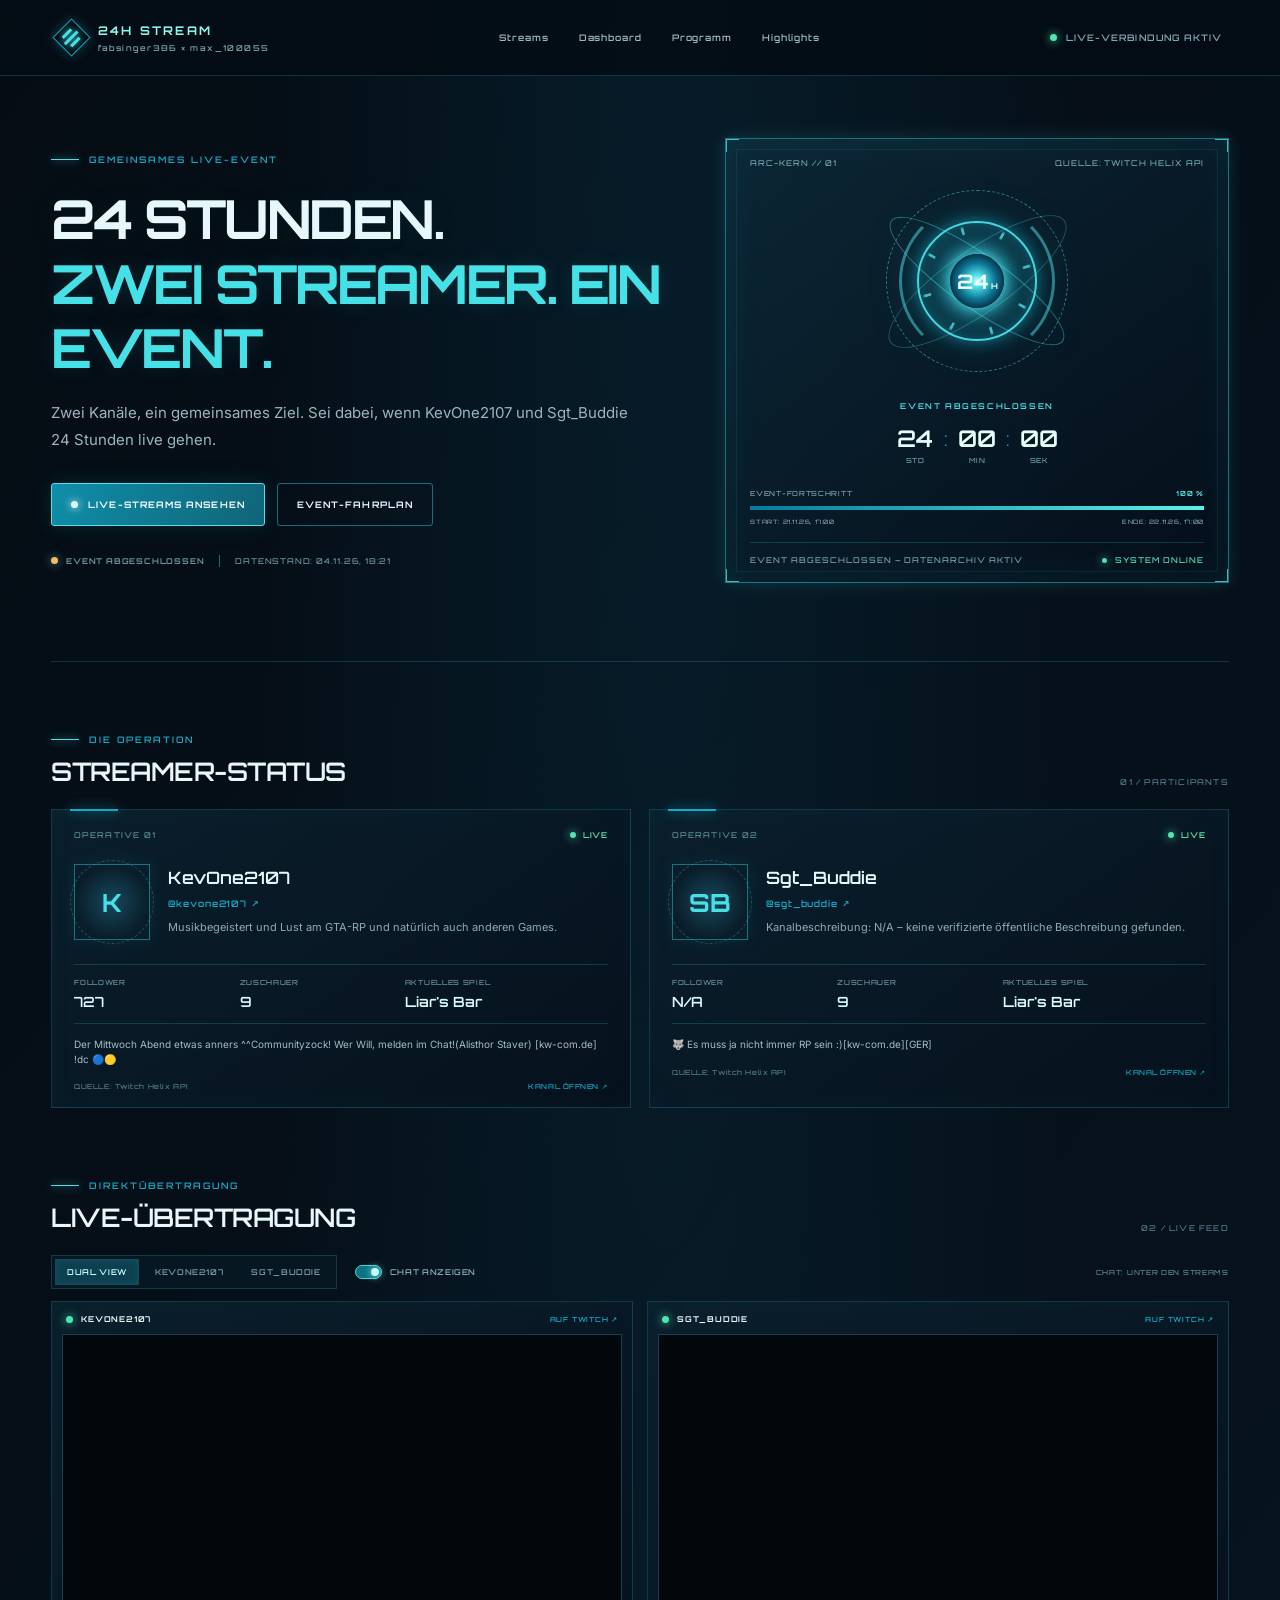
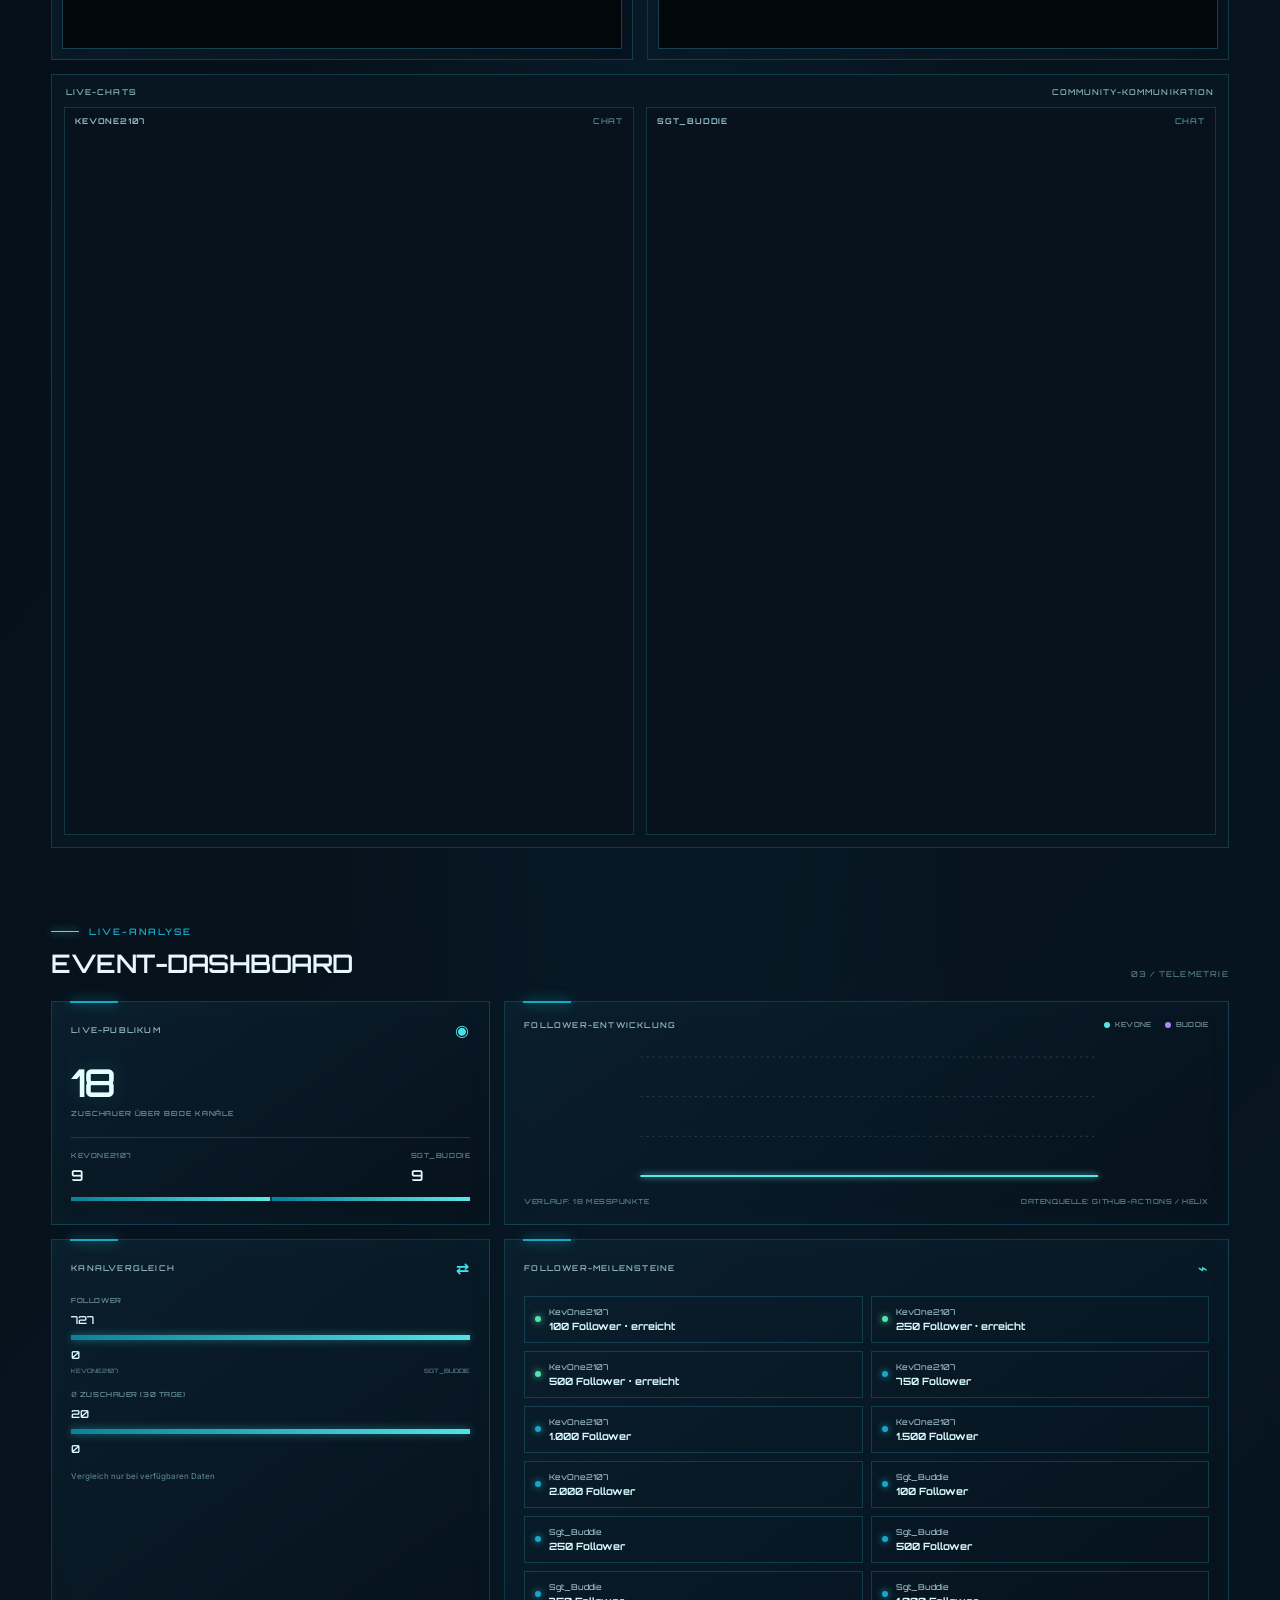
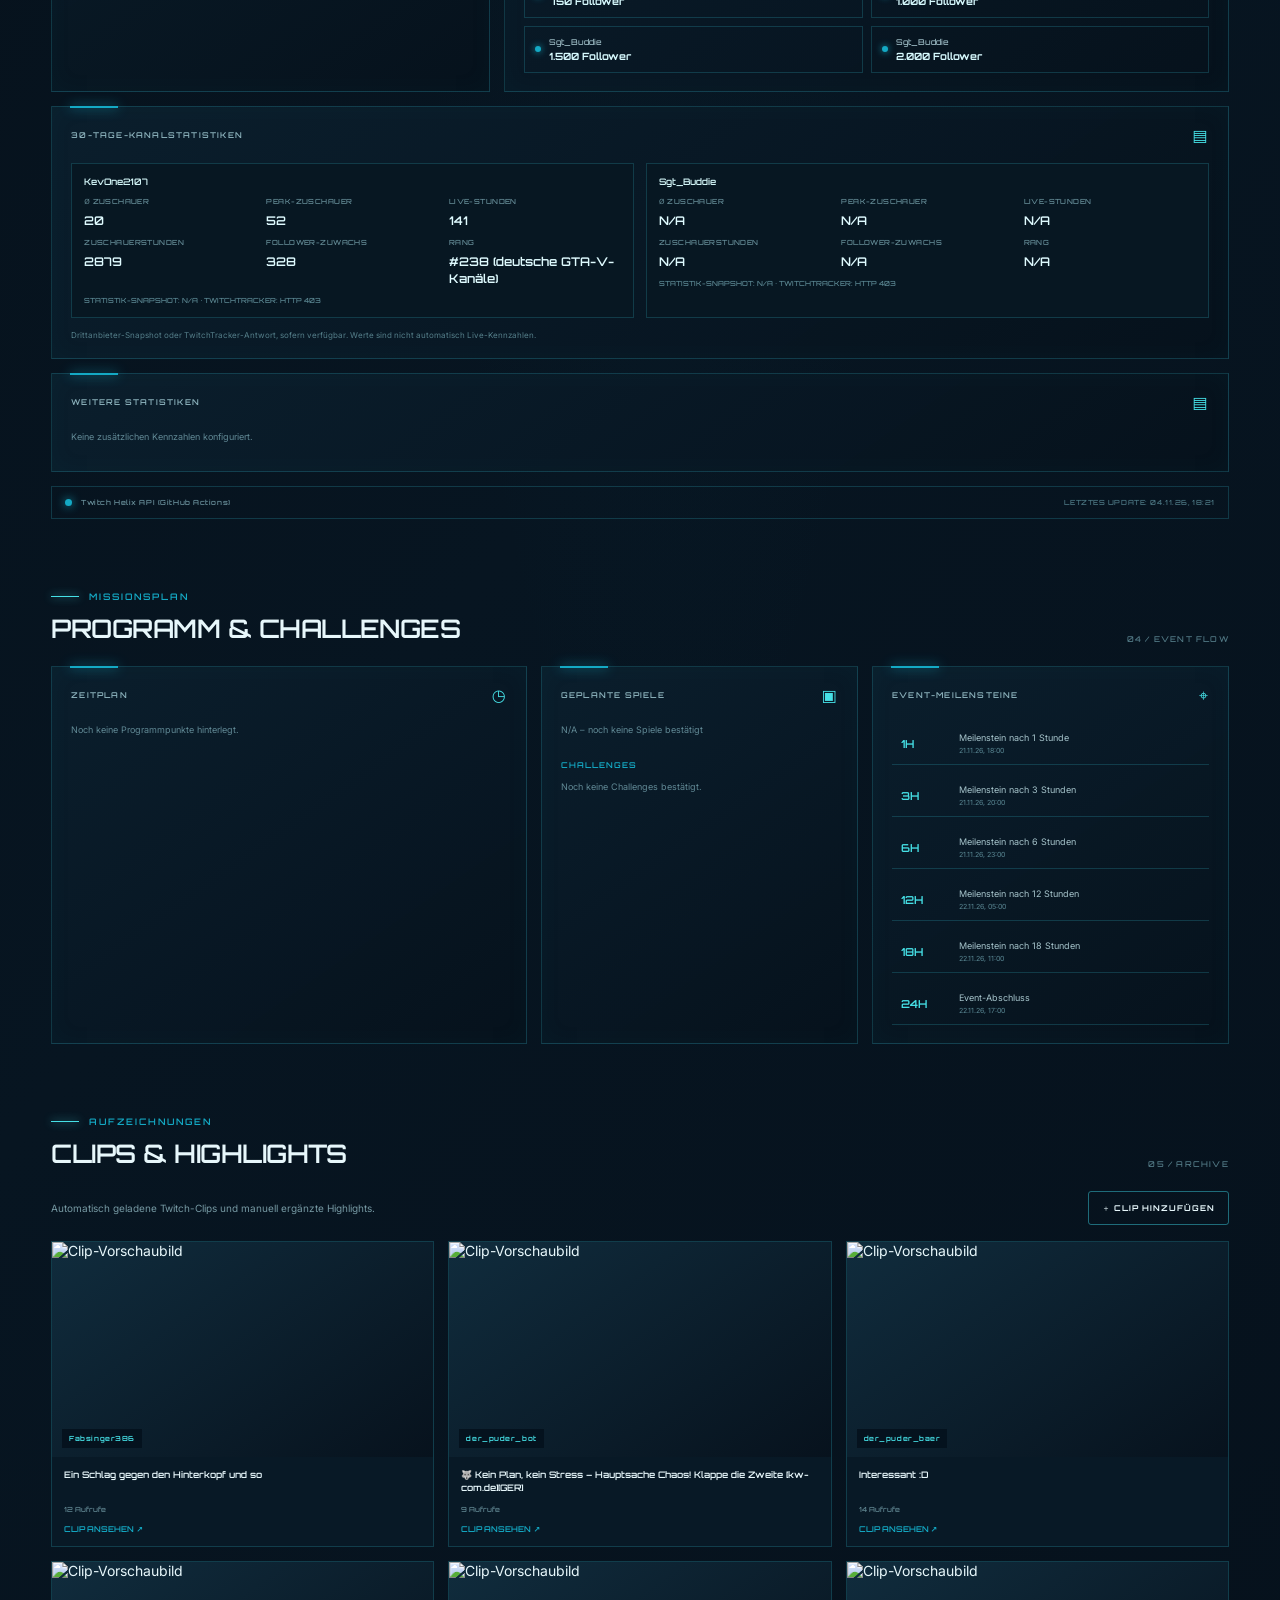
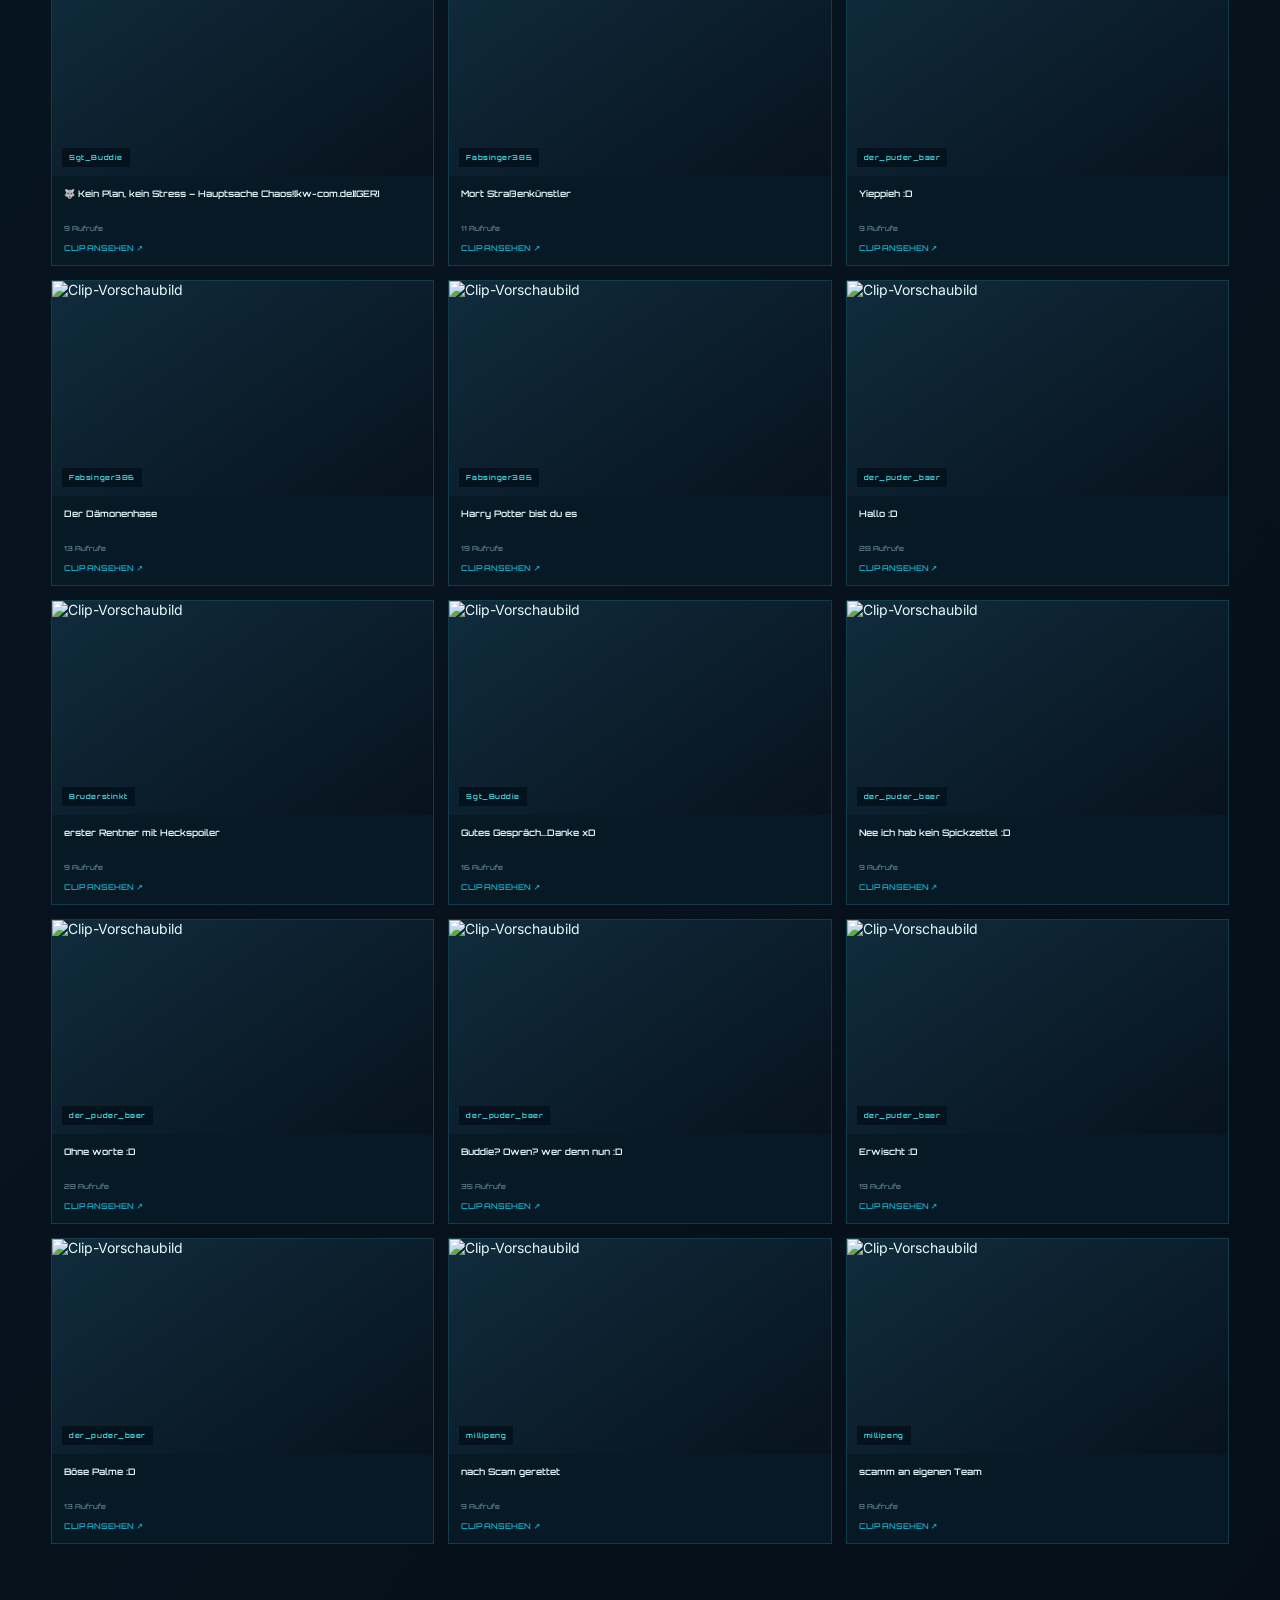
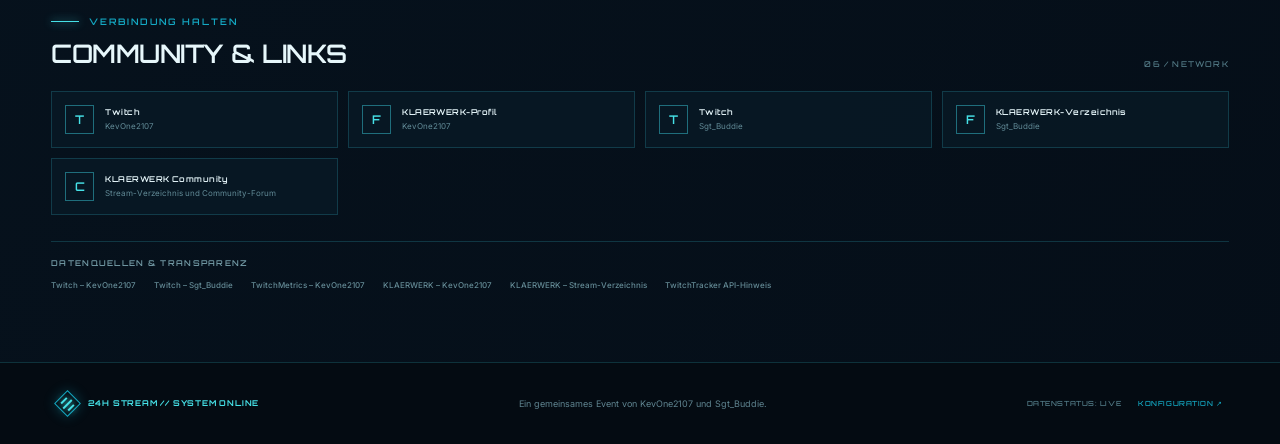
==== commit 8f9df388: "Update title in index.html" ====
--- a/index.html
+++ b/index.html
@@ -4,7 +4,7 @@
   <meta name="viewport" content="width=device-width,initial-scale=1,viewport-fit=cover">
   <meta name="theme-color" content="#06111b"><link rel="icon" href="favicon.svg" type="image/svg+xml">
   <meta name="description" content="Der gemeinsame 24-Stunden-Twitch-Stream von KevOne2107 und Sgt_Buddie – live dabei sein, Programm verfolgen und Highlights entdecken.">
-  <title>24 STUNDEN. | KevOne2107 × Sgt_Buddie</title>
+  <title>Der_Puder_Baer. | KevOne2107 × Sgt_Buddie</title>
   <link rel="preconnect" href="https://fonts.googleapis.com">
   <link rel="preconnect" href="https://fonts.gstatic.com" crossorigin="">
   <link rel="preconnect" href="https://fonts.googleapis.com" crossorigin="">
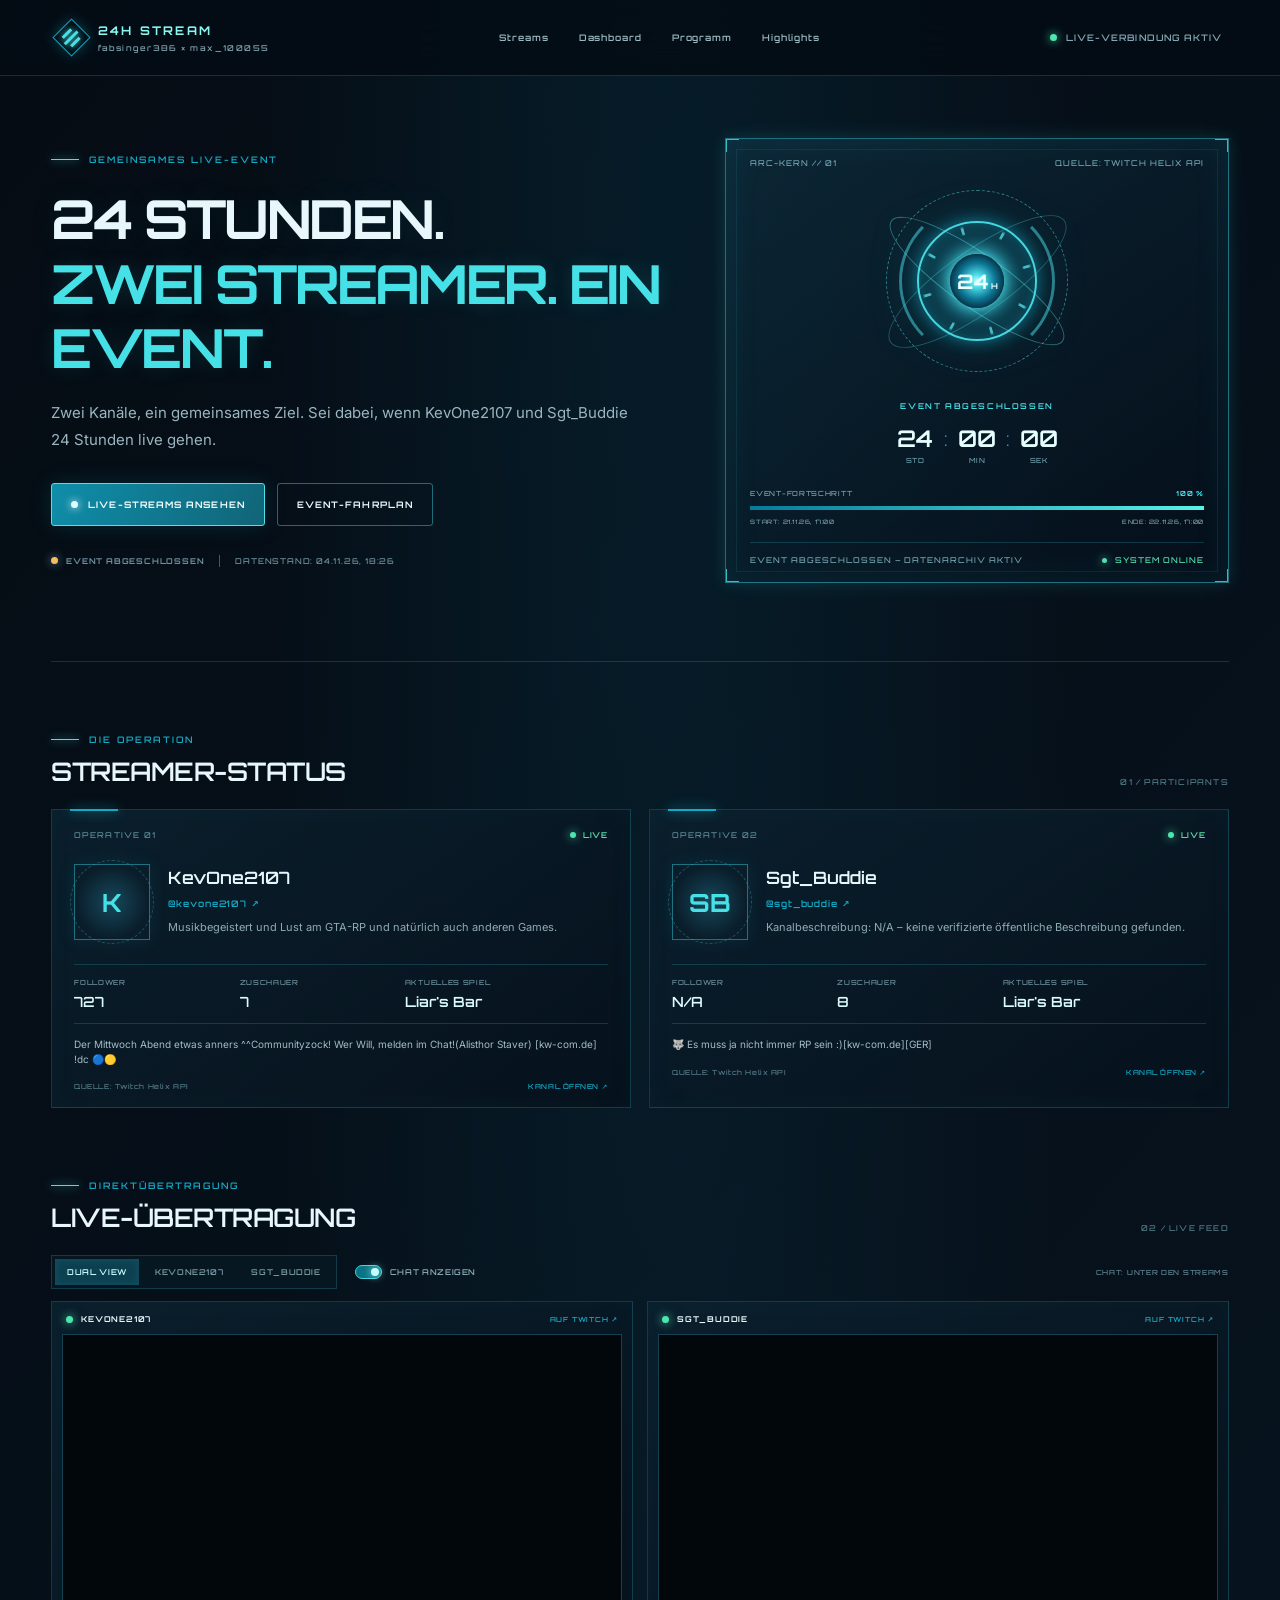
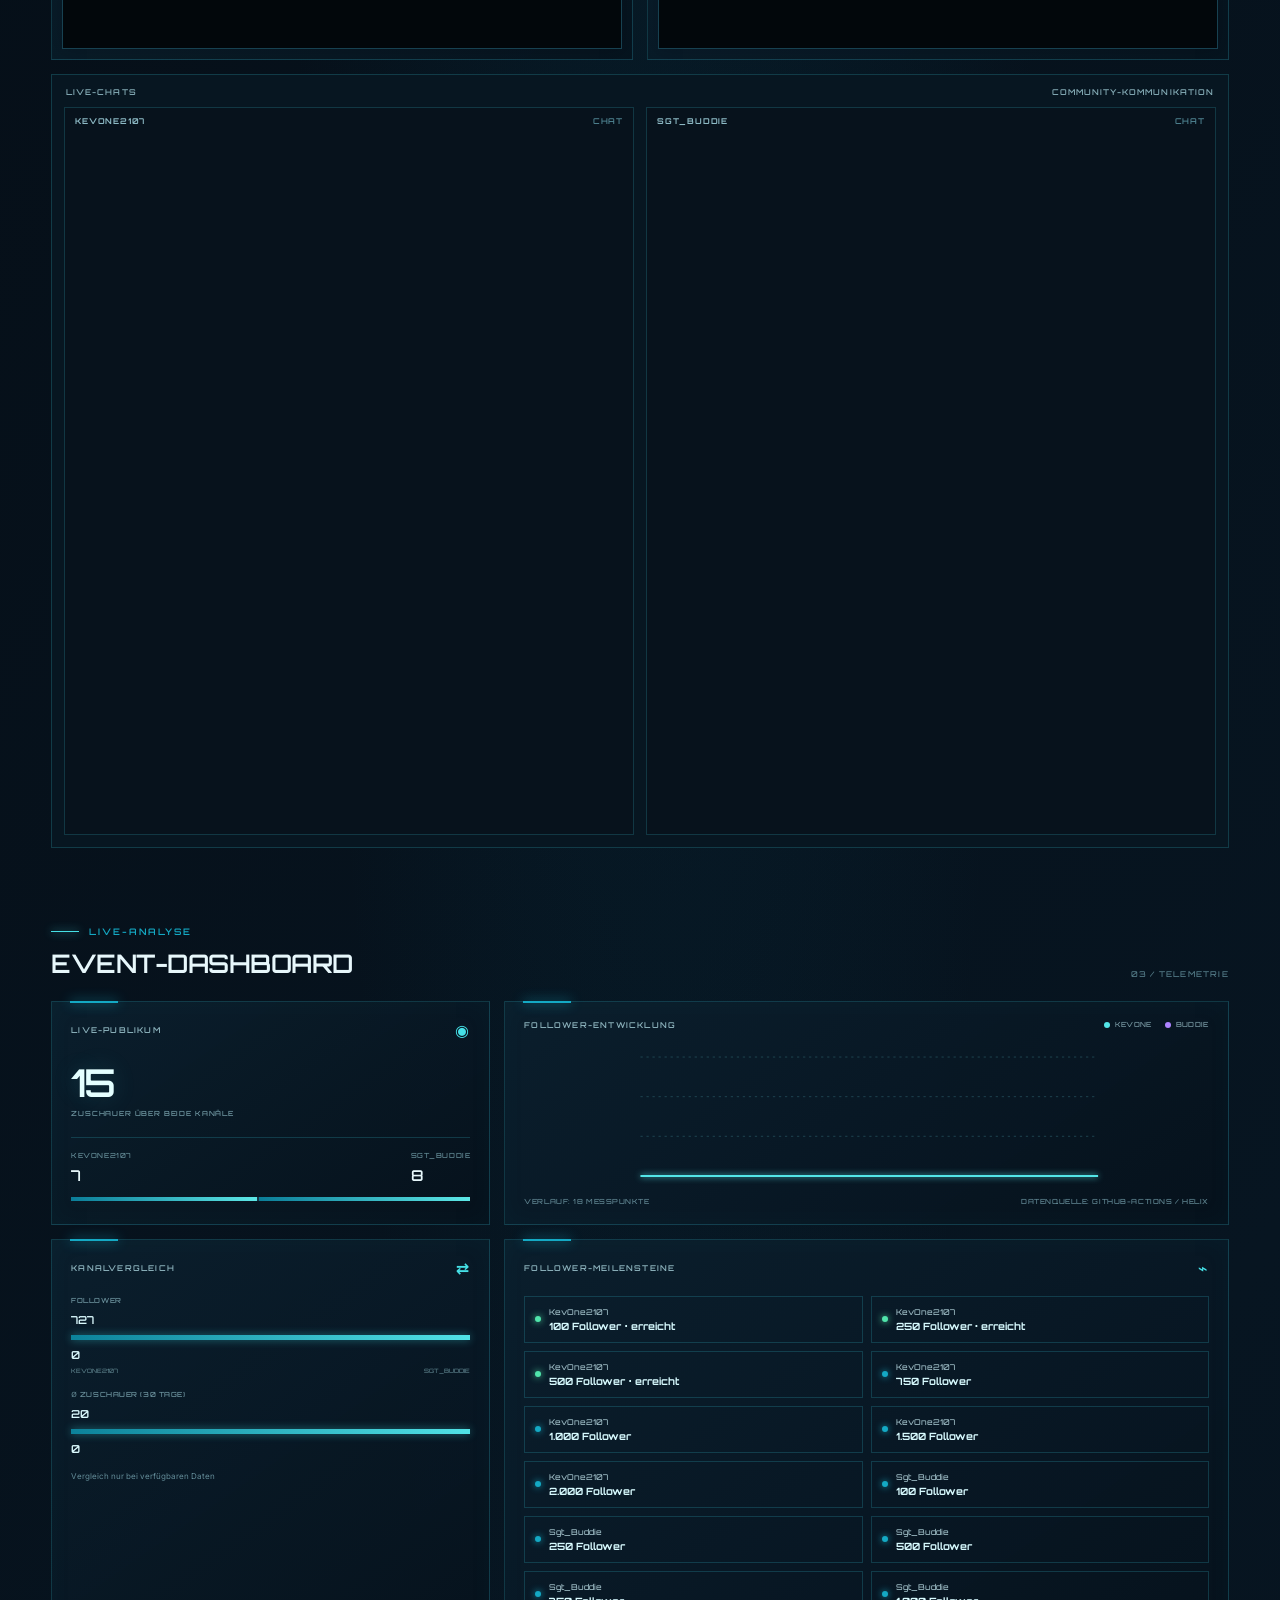
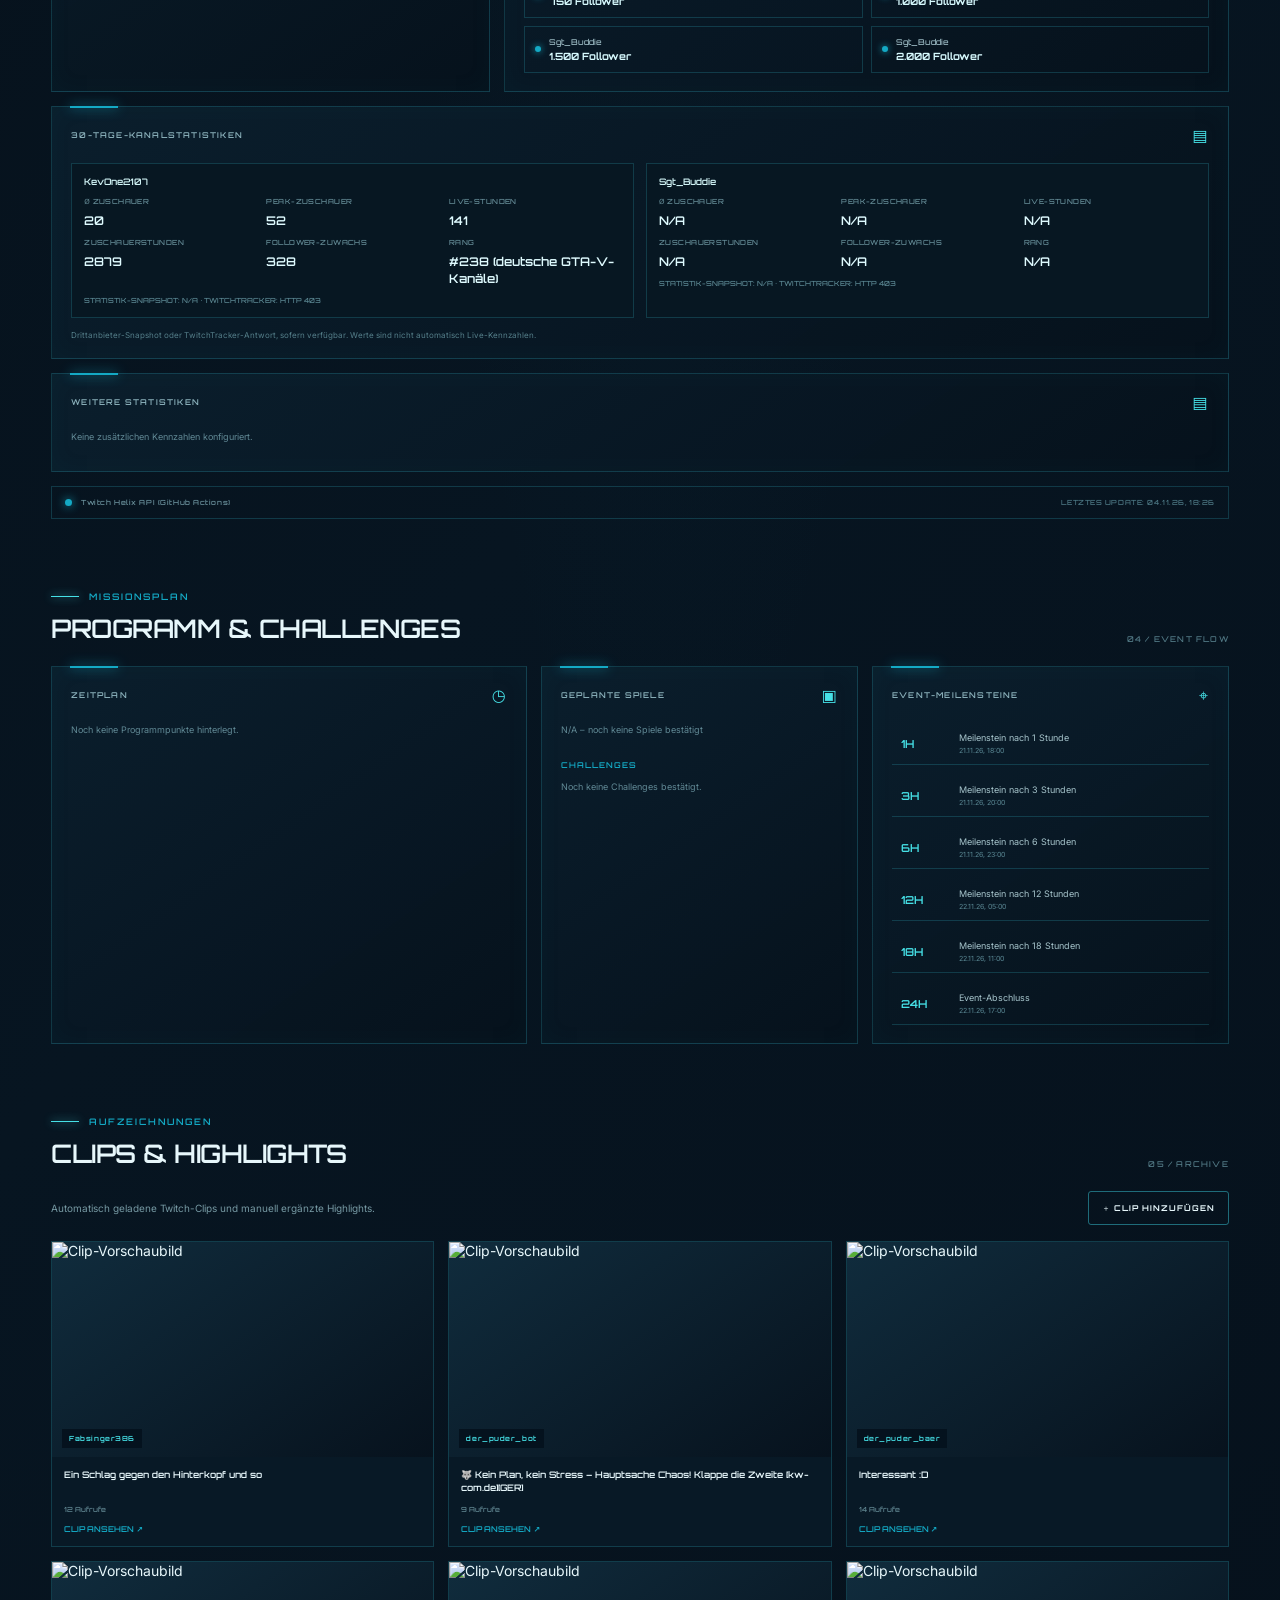
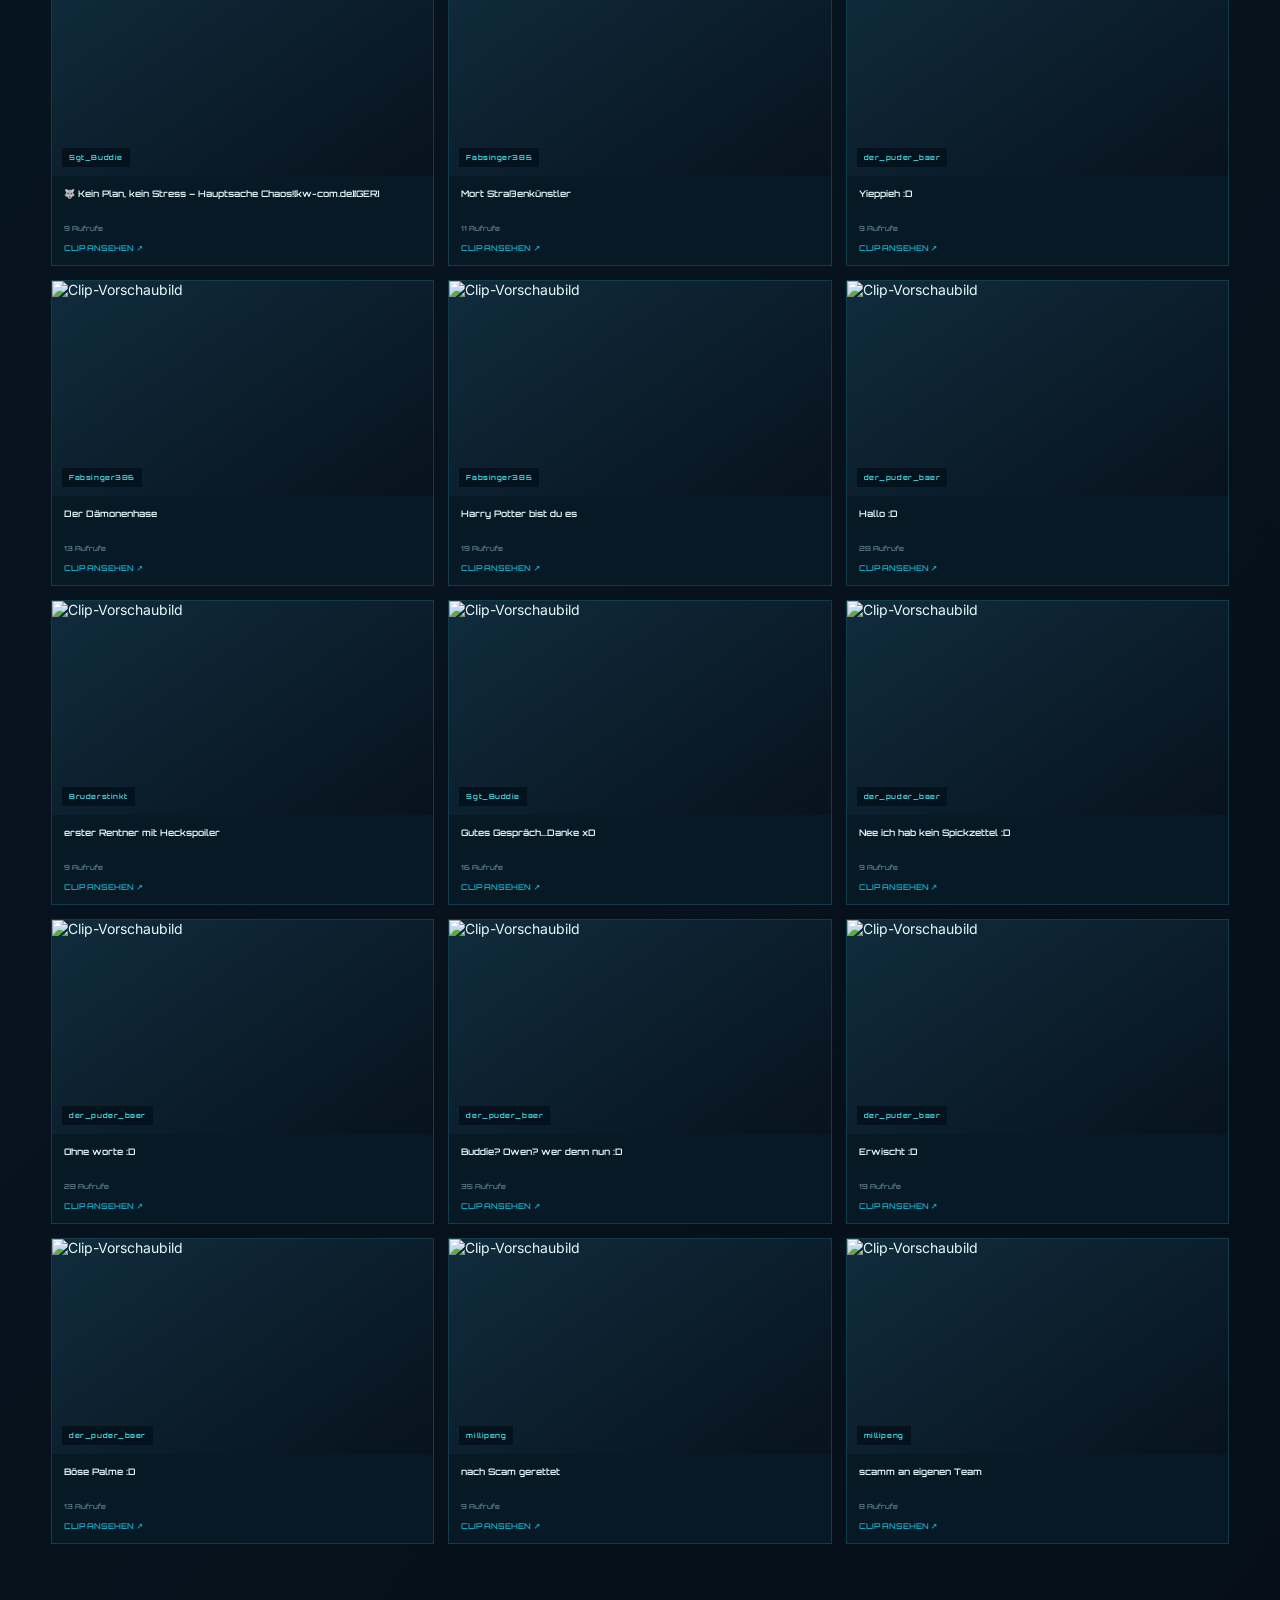
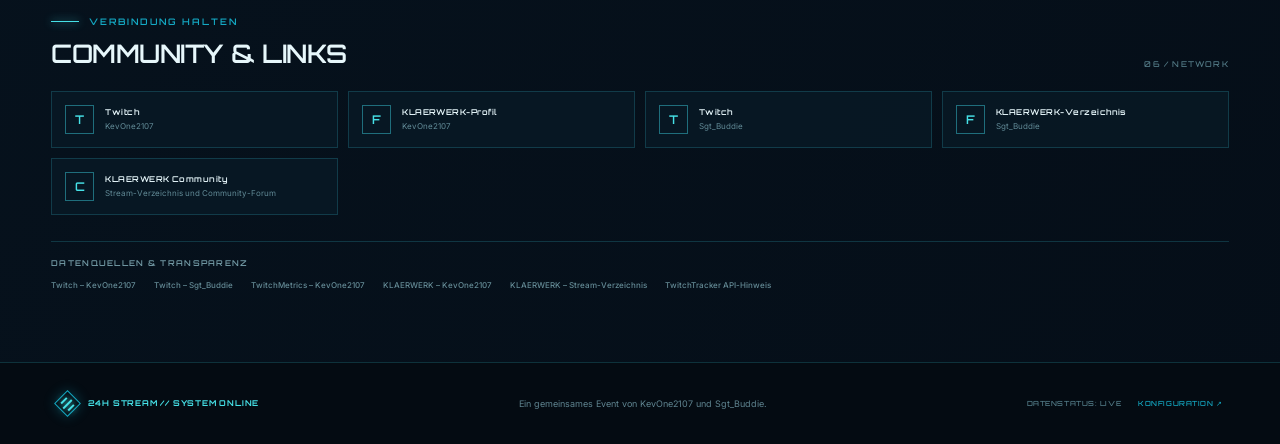
==== commit b36eafa2: "Website über visuellen Designer aktualisiert" ====
--- a/index.html
+++ b/index.html
@@ -4,7 +4,7 @@
   <meta name="viewport" content="width=device-width,initial-scale=1,viewport-fit=cover">
   <meta name="theme-color" content="#06111b"><link rel="icon" href="favicon.svg" type="image/svg+xml">
   <meta name="description" content="Der gemeinsame 24-Stunden-Twitch-Stream von KevOne2107 und Sgt_Buddie – live dabei sein, Programm verfolgen und Highlights entdecken.">
-  <title>Der_Puder_Baer. | KevOne2107 × Sgt_Buddie</title>
+  <title>24 STUNDEN. | KevOne2107 × Sgt_Buddie</title>
   <link rel="preconnect" href="https://fonts.googleapis.com">
   <link rel="preconnect" href="https://fonts.gstatic.com" crossorigin="">
   <link rel="preconnect" href="https://fonts.googleapis.com" crossorigin="">
@@ -35,16 +35,16 @@
           <a href="#player" class="button button-primary"><span class="button-pulse"></span>LIVE-STREAMS ANSEHEN</a>
           <a href="#programm" class="button button-ghost" data-text="heroButtonSecondary">EVENT-FAHRPLAN</a>
         </div>
-        <div class="hero-meta"><span><i class="mini-led"></i> <b id="event-phase-label">EVENT STARTET BALD</b></span><span class="meta-separator"></span><span id="last-updated">DATENSTAND: 04.11.26, 19:19</span></div>
+        <div class="hero-meta"><span><i class="mini-led"></i> <b id="event-phase-label">EVENT STARTET BALD</b></span><span class="meta-separator"></span><span id="last-updated">DATENSTAND: 04.11.26, 19:26</span></div>
       </div>
       <div class="reactor-panel">
         <div class="reactor-corner corner-tl"></div><div class="reactor-corner corner-tr"></div><div class="reactor-corner corner-bl"></div><div class="reactor-corner corner-br"></div>
-        <div class="reactor-readout readout-top"><span>ARC-KERN // 01</span><span id="reactor-source">QUELLE: TWITCH HELIX API</span></div>
+        <div class="reactor-readout readout-top"><span>ARC-KERN // 01</span><span id="reactor-source">QUELLE: TWITCH HELIX / DECAPI.ME (BROWSE</span></div>
         <div class="reactor" id="arc-reactor" aria-label="Animierter Arc-Reactor">
           <div class="reactor-ring ring-outer"></div><div class="reactor-ring ring-mid"></div><div class="reactor-ring ring-inner"></div><div class="reactor-spokes"></div><div class="reactor-core"><span>24</span><small>H</small></div>
           <div class="reactor-orbit orbit-a"></div><div class="reactor-orbit orbit-b"></div>
         </div>
-        <div class="countdown-block"><span class="countdown-label" id="countdown-label">COUNTDOWN BIS STREAMSTART</span><div class="countdown" id="countdown"><div><strong>16</strong><small>TAGE</small></div><b>:</b><div><strong>22</strong><small>STD</small></div><b>:</b><div><strong>38</strong><small>MIN</small></div><b>:</b><div><strong>42</strong><small>SEK</small></div></div></div>
+        <div class="countdown-block"><span class="countdown-label" id="countdown-label">COUNTDOWN BIS STREAMSTART</span><div class="countdown" id="countdown"><div><strong>16</strong><small>TAGE</small></div><b>:</b><div><strong>22</strong><small>STD</small></div><b>:</b><div><strong>19</strong><small>MIN</small></div><b>:</b><div><strong>41</strong><small>SEK</small></div></div></div>
         <div class="event-progress"><div class="progress-head"><span id="event-progress-label">EVENT-FORTSCHRITT</span><strong id="event-progress-value">0 %</strong></div><div class="progress-track"><span id="event-progress-bar" style="width: 0%;"></span></div><div class="progress-foot"><span id="event-start-label">START: 21.11.26, 18:00</span><span id="event-end-label">ENDE: 22.11.26, 18:00</span></div></div>
         <div class="reactor-readout readout-bottom"><span id="system-message">COUNTDOWN AKTIV – START 21.11.26, 18:00</span><span class="reactor-live"><i></i> SYSTEM ONLINE</span></div>
       </div>
@@ -53,8 +53,8 @@
     <section class="section streamer-section" id="streamer-cards" data-section="streamers" style="order: 1; grid-column: 1 / -1;">
       <div class="section-heading"><div><div class="eyebrow"><span class="eyebrow-line"></span> DIE OPERATION</div><h2 data-text="streamerHeading">STREAMER-STATUS</h2></div><span class="section-index">01 / PARTICIPANTS</span></div>
       <div class="streamer-grid" id="streamer-grid">
-        <article class="streamer-card" data-streamer="a"><div class="streamer-top"><span class="streamer-code">OPERATIVE 01</span><span class="live-pill live" data-live="a"><i></i> LIVE</span></div><div class="streamer-main"><div class="avatar-wrap"><img id="avatar-a" alt="Profilbild KevOne2107" src="https://static-cdn.jtvnw.net/jtv_user_pictures/b927665e-ec27-4a54-85b1-c4d034972056-profile_image-300x300.png"><span id="initials-a">K</span><span class="avatar-orbit"></span></div><div class="streamer-ident"><h3 id="name-a">KevOne2107</h3><a id="twitch-link-a" href="https://www.twitch.tv/kevone2107" target="_blank" rel="noopener">@kevone2107 ↗</a><p id="bio-a">Musikbegeistert und Lust am GTA-RP und natürlich auch anderen Games.</p></div></div><div class="streamer-metrics"><div><small>FOLLOWER</small><strong id="followers-a">727</strong></div><div><small>ZUSCHAUER</small><strong id="viewers-a">10</strong></div><div><small>AKTUELLES SPIEL</small><strong id="game-a">Liar's Bar</strong></div></div><p class="stream-title" id="title-a">Der Mittwoch Abend etwas anners ^^Communityzock! Wer Will, melden im Chat!(Alisthor Staver) [kw-com.de]  !dc 🔵🟡</p><div class="streamer-footer"><span id="updated-a">QUELLE: Twitch Helix API</span><a href="https://www.twitch.tv/kevone2107" target="_blank" rel="noopener">KANAL ÖFFNEN ↗</a></div></article>
-        <article class="streamer-card" data-streamer="b"><div class="streamer-top"><span class="streamer-code">OPERATIVE 02</span><span class="live-pill live" data-live="b"><i></i> LIVE</span></div><div class="streamer-main"><div class="avatar-wrap"><img id="avatar-b" alt="Profilbild Sgt_Buddie" src="https://static-cdn.jtvnw.net/jtv_user_pictures/ade3d88d-007d-4fdd-8f8b-187fbbb9b6d1-profile_image-300x300.png"><span id="initials-b">SB</span><span class="avatar-orbit"></span></div><div class="streamer-ident"><h3 id="name-b">Sgt_Buddie</h3><a id="twitch-link-b" href="https://www.twitch.tv/sgt_buddie" target="_blank" rel="noopener">@sgt_buddie ↗</a><p id="bio-b">Kanalbeschreibung: N/A – keine verifizierte öffentliche Beschreibung gefunden.</p></div></div><div class="streamer-metrics"><div><small>FOLLOWER</small><strong id="followers-b">N/A</strong></div><div><small>ZUSCHAUER</small><strong id="viewers-b">13</strong></div><div><small>AKTUELLES SPIEL</small><strong id="game-b">Liar's Bar</strong></div></div><p class="stream-title" id="title-b">🐺 Es muss ja nicht immer RP sein :)[kw-com.de][GER]</p><div class="streamer-footer"><span id="updated-b">QUELLE: Twitch Helix API</span><a href="https://www.twitch.tv/sgt_buddie" target="_blank" rel="noopener">KANAL ÖFFNEN ↗</a></div></article>
+        <article class="streamer-card" data-streamer="a"><div class="streamer-top"><span class="streamer-code">OPERATIVE 01</span><span class="live-pill live" data-live="a"><i></i> LIVE</span></div><div class="streamer-main"><div class="avatar-wrap"><img id="avatar-a" alt="Profilbild KevOne2107" src="https://static-cdn.jtvnw.net/jtv_user_pictures/b927665e-ec27-4a54-85b1-c4d034972056-profile_image-300x300.png"><span id="initials-a">K</span><span class="avatar-orbit"></span></div><div class="streamer-ident"><h3 id="name-a">KevOne2107</h3><a id="twitch-link-a" href="https://www.twitch.tv/kevone2107" target="_blank" rel="noopener">@kevone2107 ↗</a><p id="bio-a">Musikbegeistert und Lust am GTA-RP und natürlich auch anderen Games.</p></div></div><div class="streamer-metrics"><div><small>FOLLOWER</small><strong id="followers-a">729</strong></div><div><small>ZUSCHAUER</small><strong id="viewers-a">7</strong></div><div><small>AKTUELLES SPIEL</small><strong id="game-a">Liar's Bar</strong></div></div><p class="stream-title" id="title-a">Der Mittwoch Abend etwas anners ^^Communityzock! Wer Will, melden im Chat!(Alisthor Staver) [kw-com.de]  !dc 🔵🟡</p><div class="streamer-footer"><span id="updated-a">QUELLE: Twitch Helix API</span><a href="https://www.twitch.tv/kevone2107" target="_blank" rel="noopener">KANAL ÖFFNEN ↗</a></div></article>
+        <article class="streamer-card" data-streamer="b"><div class="streamer-top"><span class="streamer-code">OPERATIVE 02</span><span class="live-pill live" data-live="b"><i></i> LIVE</span></div><div class="streamer-main"><div class="avatar-wrap"><img id="avatar-b" alt="Profilbild Sgt_Buddie" src="https://static-cdn.jtvnw.net/jtv_user_pictures/ade3d88d-007d-4fdd-8f8b-187fbbb9b6d1-profile_image-300x300.png"><span id="initials-b">SB</span><span class="avatar-orbit"></span></div><div class="streamer-ident"><h3 id="name-b">Sgt_Buddie</h3><a id="twitch-link-b" href="https://www.twitch.tv/sgt_buddie" target="_blank" rel="noopener">@sgt_buddie ↗</a><p id="bio-b">Kanalbeschreibung: N/A – keine verifizierte öffentliche Beschreibung gefunden.</p></div></div><div class="streamer-metrics"><div><small>FOLLOWER</small><strong id="followers-b">338</strong></div><div><small>ZUSCHAUER</small><strong id="viewers-b">8</strong></div><div><small>AKTUELLES SPIEL</small><strong id="game-b">Liar's Bar</strong></div></div><p class="stream-title" id="title-b">🐺 Es muss ja nicht immer RP sein :)[kw-com.de][GER]</p><div class="streamer-footer"><span id="updated-b">QUELLE: Twitch Helix API</span><a href="https://www.twitch.tv/sgt_buddie" target="_blank" rel="noopener">KANAL ÖFFNEN ↗</a></div></article>
       </div>
     </section>
 
@@ -71,12 +71,12 @@
     <section class="section dashboard-section" id="dashboard" data-section="dashboard" style="order: 3; grid-column: 1 / -1;">
       <div class="section-heading"><div><div class="eyebrow"><span class="eyebrow-line"></span> LIVE-ANALYSE</div><h2 data-text="dashboardHeading">EVENT-DASHBOARD</h2></div><span class="section-index">03 / TELEMETRIE</span></div>
       <div class="dashboard-grid">
-        <article class="panel-card metric-panel"><div class="panel-title"><span>LIVE-PUBLIKUM</span><span class="panel-symbol">◉</span></div><div class="big-metric" id="combined-viewers">23</div><div class="metric-caption">ZUSCHAUER ÜBER BEIDE KANÄLE</div><div class="split-metrics"><div><span>KEVONE2107</span><b id="dash-viewers-a">10</b></div><div><span>SGT_BUDDIE</span><b id="dash-viewers-b">13</b></div></div><div class="micro-bars"><span id="view-bar-a" style="width: 76.9231%;"></span><span id="view-bar-b" style="width: 100%;"></span></div></article>
+        <article class="panel-card metric-panel"><div class="panel-title"><span>LIVE-PUBLIKUM</span><span class="panel-symbol">◉</span></div><div class="big-metric" id="combined-viewers">15</div><div class="metric-caption">ZUSCHAUER ÜBER BEIDE KANÄLE</div><div class="split-metrics"><div><span>KEVONE2107</span><b id="dash-viewers-a">7</b></div><div><span>SGT_BUDDIE</span><b id="dash-viewers-b">8</b></div></div><div class="micro-bars"><span id="view-bar-a" style="width: 87.5%;"></span><span id="view-bar-b" style="width: 100%;"></span></div></article>
         <article class="panel-card chart-panel"><div class="panel-title"><span>FOLLOWER-ENTWICKLUNG</span><span class="chart-legend"><i></i> KEVONE <i></i> BUDDIE</span></div><div class="chart-wrap"><svg id="follower-chart" viewBox="0 0 640 190" role="img" aria-label="Verlaufsdiagramm der Followerzahlen"><line class="chart-grid-line" x1="20" x2="628" y1="12" y2="12"></line><line class="chart-grid-line" x1="20" x2="628" y1="64.66666666666666" y2="64.66666666666666"></line><line class="chart-grid-line" x1="20" x2="628" y1="117.33333333333333" y2="117.33333333333333"></line><line class="chart-grid-line" x1="20" x2="628" y1="170" y2="170"></line><path class="chart-line-a" d="M20.0,170.0 L55.8,170.0 L91.5,170.0 L127.3,170.0 L163.1,170.0 L198.8,170.0 L234.6,170.0 L270.4,170.0 L306.1,170.0 L341.9,170.0 L377.6,170.0 L413.4,170.0 L449.2,170.0 L484.9,170.0 L520.7,170.0 L556.5,170.0 L592.2,170.0 L628.0,170.0"></path><path class="chart-line-b" d=""></path></svg></div><div class="chart-foot"><span id="chart-range">VERLAUF: 18 MESSPUNKTE</span><span id="chart-source">DATENQUELLE: GITHUB-ACTIONS / HELIX</span></div></article>
-        <article class="panel-card comparison-panel"><div class="panel-title"><span>KANALVERGLEICH</span><span class="panel-symbol">⇄</span></div><div class="compare-row"><span>FOLLOWER</span><b id="compare-a-followers">727</b><div class="compare-track"><i id="compare-bar-a" style="width: 100%; grid-column: 1 / -1;"></i></div><b id="compare-b-followers">0</b></div><div class="compare-labels"><span>KEVONE2107</span><span>SGT_BUDDIE</span></div><div class="compare-row"><span>Ø ZUSCHAUER (30 TAGE)</span><b id="compare-a-avg">20</b><div class="compare-track"><i id="compare-bar-avg-a" style="width: 100%; grid-column: 1 / -1;"></i></div><b id="compare-b-avg">0</b></div><div class="compare-foot"><span>Vergleich nur bei verfügbaren Daten</span></div></article>
-        <article class="panel-card milestone-panel"><div class="panel-title"><span>FOLLOWER-MEILENSTEINE</span><span class="panel-symbol">⌁</span></div><div id="follower-milestones" class="milestone-list"><div class="milestone-item done"><i></i><span>KevOne2107<b>100 Follower · erreicht</b></span></div><div class="milestone-item done"><i></i><span>KevOne2107<b>250 Follower · erreicht</b></span></div><div class="milestone-item done"><i></i><span>KevOne2107<b>500 Follower · erreicht</b></span></div><div class="milestone-item "><i></i><span>KevOne2107<b>750 Follower</b></span></div><div class="milestone-item "><i></i><span>KevOne2107<b>1.000 Follower</b></span></div><div class="milestone-item "><i></i><span>KevOne2107<b>1.500 Follower</b></span></div><div class="milestone-item "><i></i><span>KevOne2107<b>2.000 Follower</b></span></div><div class="milestone-item "><i></i><span>Sgt_Buddie<b>100 Follower</b></span></div><div class="milestone-item "><i></i><span>Sgt_Buddie<b>250 Follower</b></span></div><div class="milestone-item "><i></i><span>Sgt_Buddie<b>500 Follower</b></span></div><div class="milestone-item "><i></i><span>Sgt_Buddie<b>750 Follower</b></span></div><div class="milestone-item "><i></i><span>Sgt_Buddie<b>1.000 Follower</b></span></div><div class="milestone-item "><i></i><span>Sgt_Buddie<b>1.500 Follower</b></span></div><div class="milestone-item "><i></i><span>Sgt_Buddie<b>2.000 Follower</b></span></div></div></article><article class="panel-card tracking-panel" id="tracking-panel"><div class="panel-title"><span>30-TAGE-KANALSTATISTIKEN</span><span class="panel-symbol">▤</span></div><div id="tracking-rows" class="tracking-rows"><article class="tracking-channel"><h3>KevOne2107</h3><div class="tracking-stats"><div><span>Ø ZUSCHAUER</span><b>20</b></div><div><span>PEAK-ZUSCHAUER</span><b>52</b></div><div><span>LIVE-STUNDEN</span><b>141</b></div><div><span>ZUSCHAUERSTUNDEN</span><b>2879</b></div><div><span>FOLLOWER-ZUWACHS</span><b>328</b></div><div><span>RANG</span><b>#238 (deutsche GTA-V-Kanäle)</b></div></div><div class="tracking-source">STATISTIK-SNAPSHOT: N/A · TWITCHTRACKER: HTTP 403</div></article><article class="tracking-channel"><h3>Sgt_Buddie</h3><div class="tracking-stats"><div><span>Ø ZUSCHAUER</span><b>N/A</b></div><div><span>PEAK-ZUSCHAUER</span><b>N/A</b></div><div><span>LIVE-STUNDEN</span><b>N/A</b></div><div><span>ZUSCHAUERSTUNDEN</span><b>N/A</b></div><div><span>FOLLOWER-ZUWACHS</span><b>N/A</b></div><div><span>RANG</span><b>N/A</b></div></div><div class="tracking-source">STATISTIK-SNAPSHOT: N/A · TWITCHTRACKER: HTTP 403</div></article></div><p class="tracking-footnote">Drittanbieter-Snapshot oder TwitchTracker-Antwort, sofern verfügbar. Werte sind nicht automatisch Live-Kennzahlen.</p></article>
+        <article class="panel-card comparison-panel"><div class="panel-title"><span>KANALVERGLEICH</span><span class="panel-symbol">⇄</span></div><div class="compare-row"><span>FOLLOWER</span><b id="compare-a-followers">729</b><div class="compare-track"><i id="compare-bar-a" style="width: 100%; grid-column: 1 / -1;"></i></div><b id="compare-b-followers">338</b></div><div class="compare-labels"><span>KEVONE2107</span><span>SGT_BUDDIE</span></div><div class="compare-row"><span>Ø ZUSCHAUER (30 TAGE)</span><b id="compare-a-avg">20</b><div class="compare-track"><i id="compare-bar-avg-a" style="width: 100%; grid-column: 1 / -1;"></i></div><b id="compare-b-avg">0</b></div><div class="compare-foot"><span>Vergleich nur bei verfügbaren Daten</span></div></article>
+        <article class="panel-card milestone-panel"><div class="panel-title"><span>FOLLOWER-MEILENSTEINE</span><span class="panel-symbol">⌁</span></div><div id="follower-milestones" class="milestone-list"><div class="milestone-item done"><i></i><span>KevOne2107<b>100 Follower · erreicht</b></span></div><div class="milestone-item done"><i></i><span>KevOne2107<b>250 Follower · erreicht</b></span></div><div class="milestone-item done"><i></i><span>KevOne2107<b>500 Follower · erreicht</b></span></div><div class="milestone-item "><i></i><span>KevOne2107<b>750 Follower</b></span></div><div class="milestone-item "><i></i><span>KevOne2107<b>1.000 Follower</b></span></div><div class="milestone-item "><i></i><span>KevOne2107<b>1.500 Follower</b></span></div><div class="milestone-item "><i></i><span>KevOne2107<b>2.000 Follower</b></span></div><div class="milestone-item done"><i></i><span>Sgt_Buddie<b>100 Follower · erreicht</b></span></div><div class="milestone-item done"><i></i><span>Sgt_Buddie<b>250 Follower · erreicht</b></span></div><div class="milestone-item "><i></i><span>Sgt_Buddie<b>500 Follower</b></span></div><div class="milestone-item "><i></i><span>Sgt_Buddie<b>750 Follower</b></span></div><div class="milestone-item "><i></i><span>Sgt_Buddie<b>1.000 Follower</b></span></div><div class="milestone-item "><i></i><span>Sgt_Buddie<b>1.500 Follower</b></span></div><div class="milestone-item "><i></i><span>Sgt_Buddie<b>2.000 Follower</b></span></div></div></article><article class="panel-card tracking-panel" id="tracking-panel"><div class="panel-title"><span>30-TAGE-KANALSTATISTIKEN</span><span class="panel-symbol">▤</span></div><div id="tracking-rows" class="tracking-rows"><article class="tracking-channel"><h3>KevOne2107</h3><div class="tracking-stats"><div><span>Ø ZUSCHAUER</span><b>20</b></div><div><span>PEAK-ZUSCHAUER</span><b>52</b></div><div><span>LIVE-STUNDEN</span><b>141</b></div><div><span>ZUSCHAUERSTUNDEN</span><b>2879</b></div><div><span>FOLLOWER-ZUWACHS</span><b>328</b></div><div><span>RANG</span><b>#238 (deutsche GTA-V-Kanäle)</b></div></div><div class="tracking-source">STATISTIK-SNAPSHOT: N/A · TWITCHTRACKER: HTTP 403</div></article><article class="tracking-channel"><h3>Sgt_Buddie</h3><div class="tracking-stats"><div><span>Ø ZUSCHAUER</span><b>N/A</b></div><div><span>PEAK-ZUSCHAUER</span><b>N/A</b></div><div><span>LIVE-STUNDEN</span><b>N/A</b></div><div><span>ZUSCHAUERSTUNDEN</span><b>N/A</b></div><div><span>FOLLOWER-ZUWACHS</span><b>N/A</b></div><div><span>RANG</span><b>N/A</b></div></div><div class="tracking-source">STATISTIK-SNAPSHOT: N/A · TWITCHTRACKER: HTTP 403</div></article></div><p class="tracking-footnote">Drittanbieter-Snapshot oder TwitchTracker-Antwort, sofern verfügbar. Werte sind nicht automatisch Live-Kennzahlen.</p></article>
       <article id="custom-statistics" class="panel-card tracking-panel"><div class="panel-title"><span>WEITERE STATISTIKEN</span><span class="panel-symbol">▤</span></div><div id="custom-stat-rows" class="tracking-rows"><p class="empty-note">Keine zusätzlichen Kennzahlen konfiguriert.</p></div></article></div>
-      <div class="source-note"><span class="mini-led"></span><span id="source-summary">Twitch Helix API (GitHub Actions)</span><span class="source-time" id="source-timestamp">LETZTES UPDATE: 04.11.26, 19:19</span></div>
+      <div class="source-note"><span class="mini-led"></span><span id="source-summary">Twitch Helix API (GitHub Actions)</span><span class="source-time" id="source-timestamp">LETZTES UPDATE: 04.11.26, 19:26</span></div>
     </section>
 
     <section class="section program-section" id="programm" data-section="program" style="order: 4; grid-column: 1 / -1;">
@@ -103,4 +103,5 @@
 
 
 
+
 </body></html>
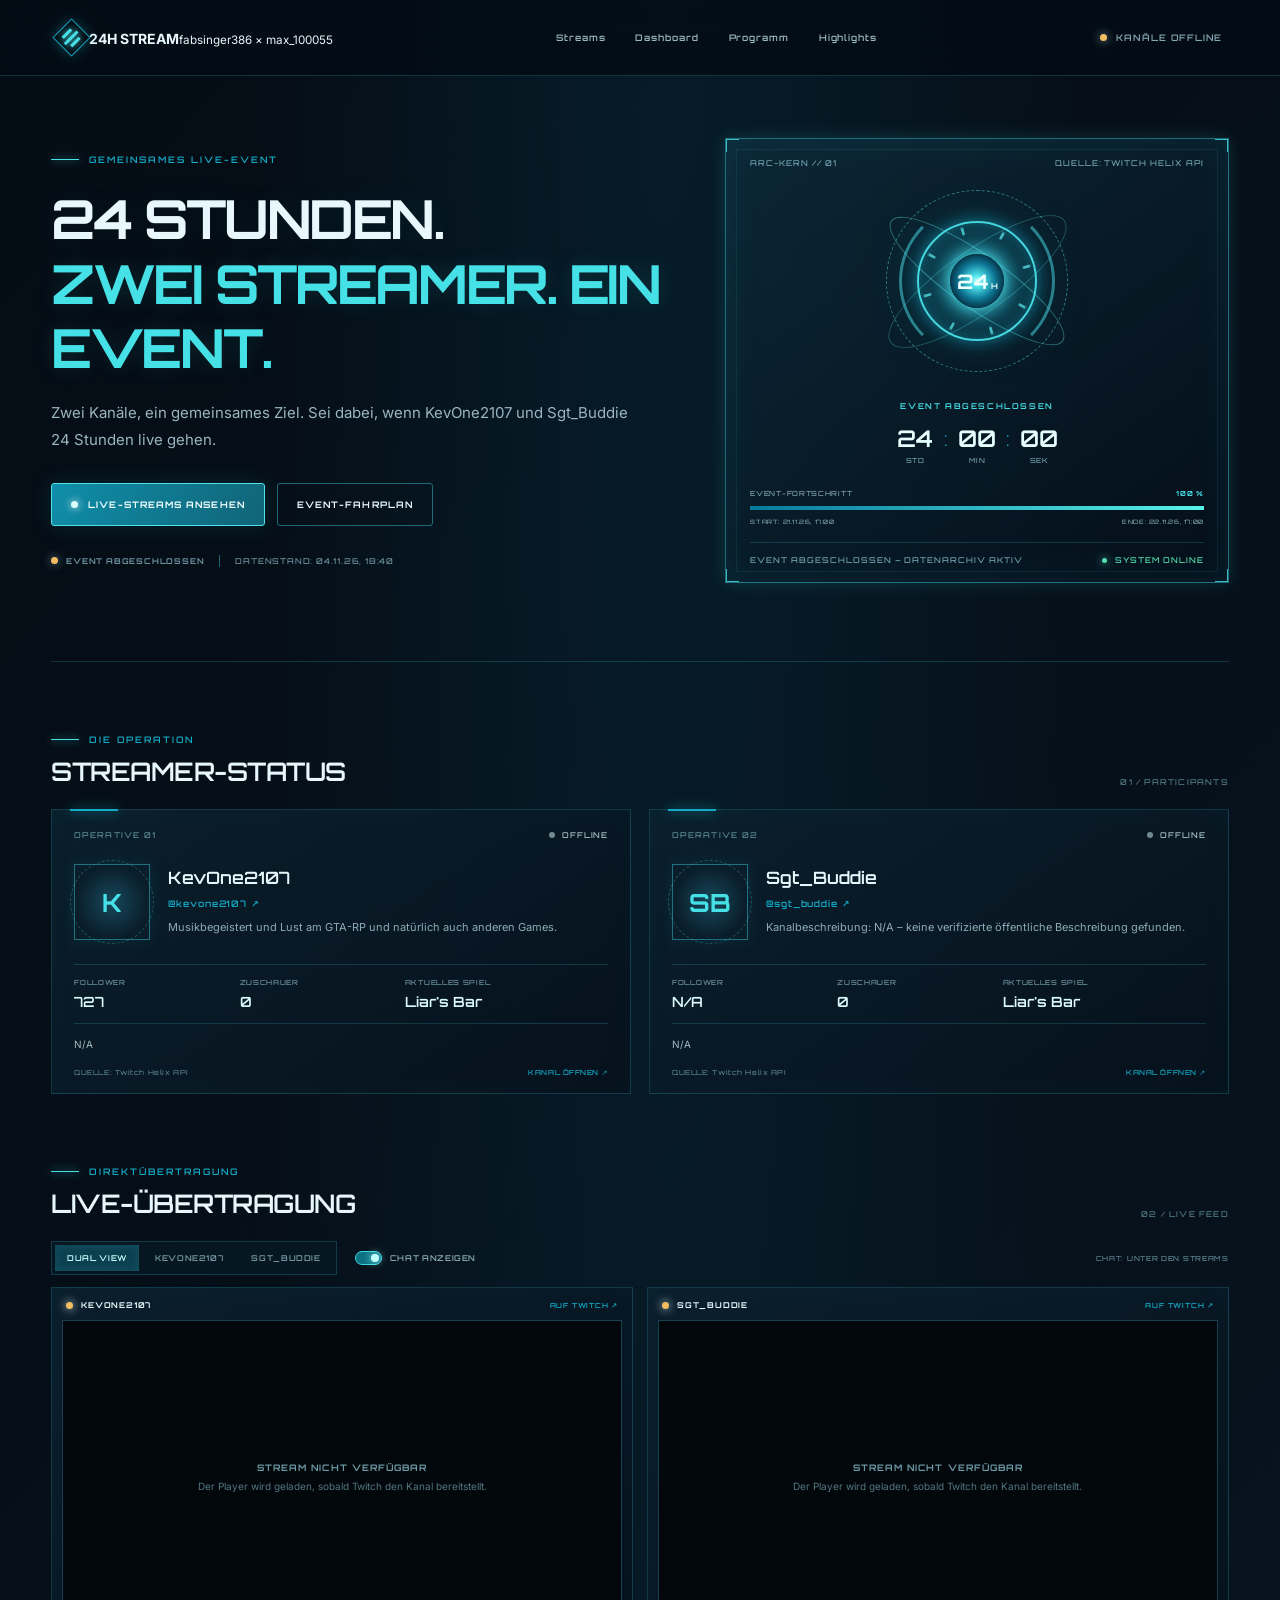
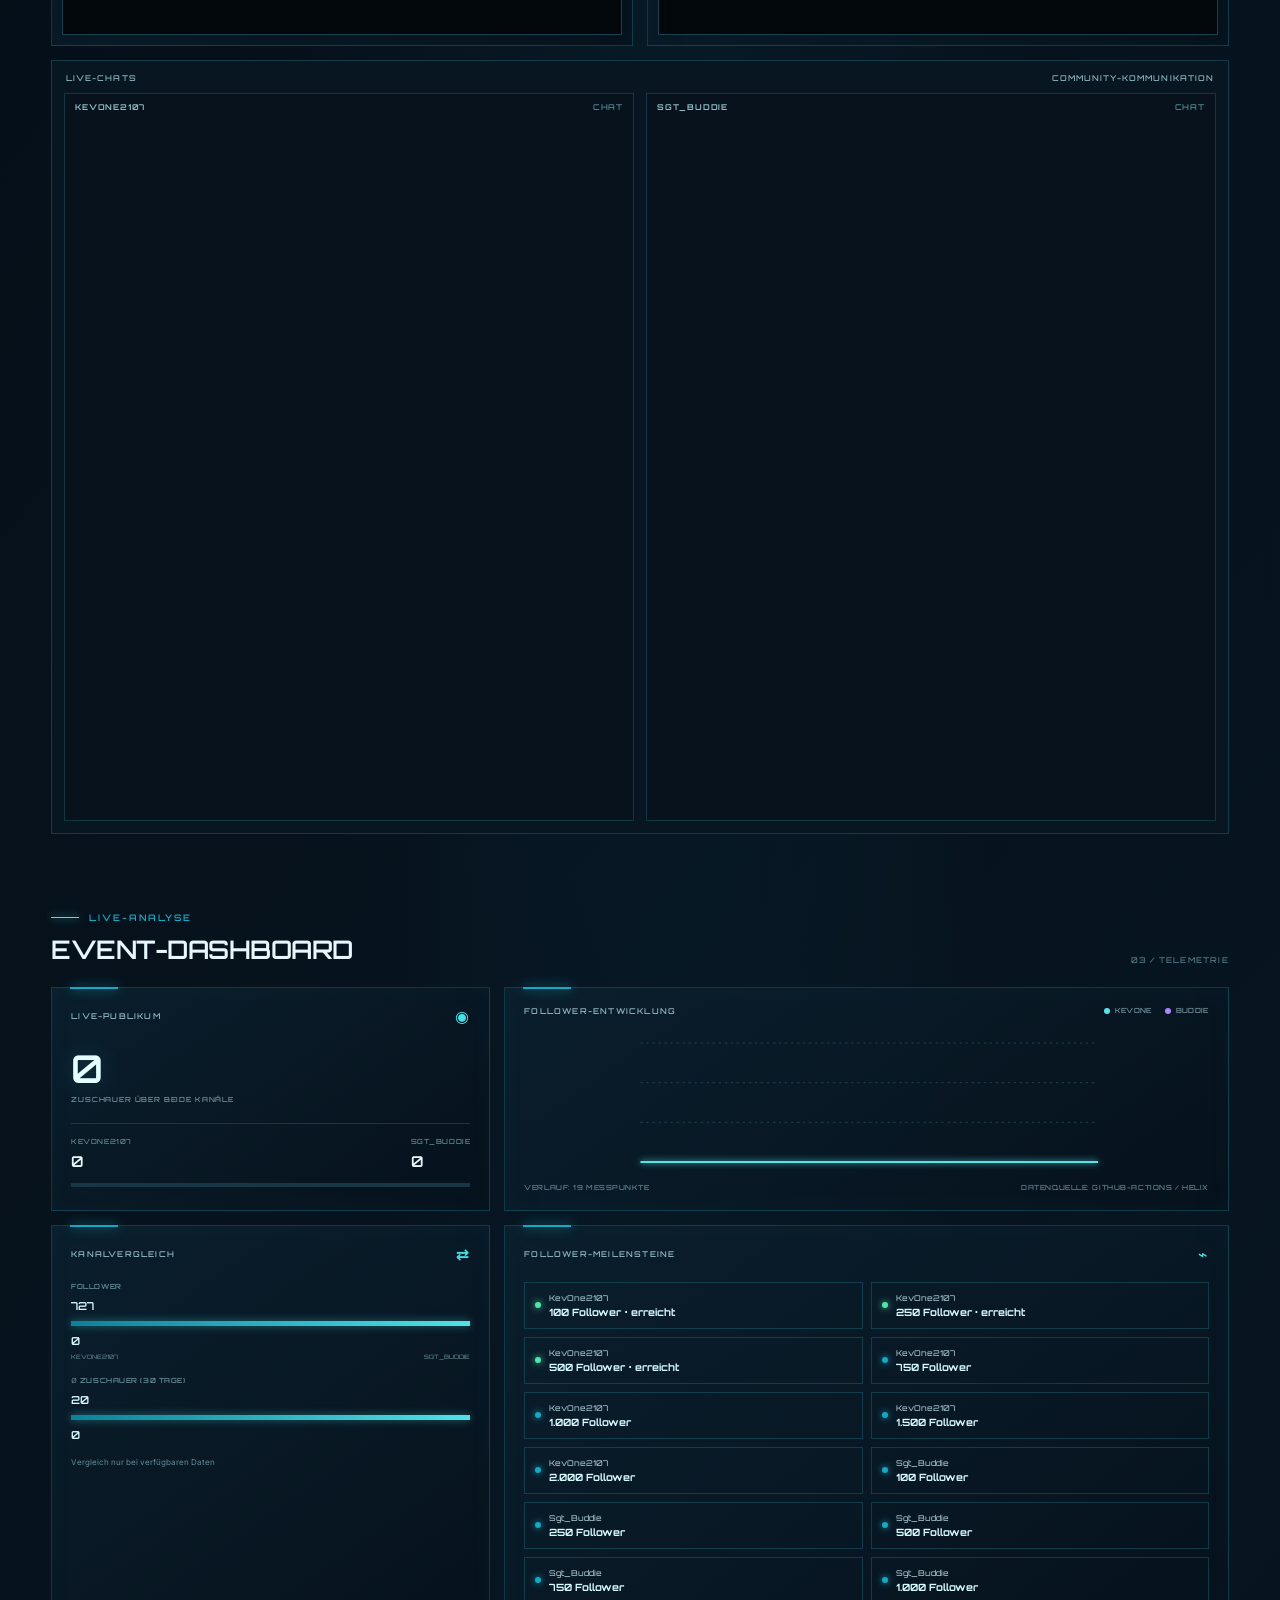
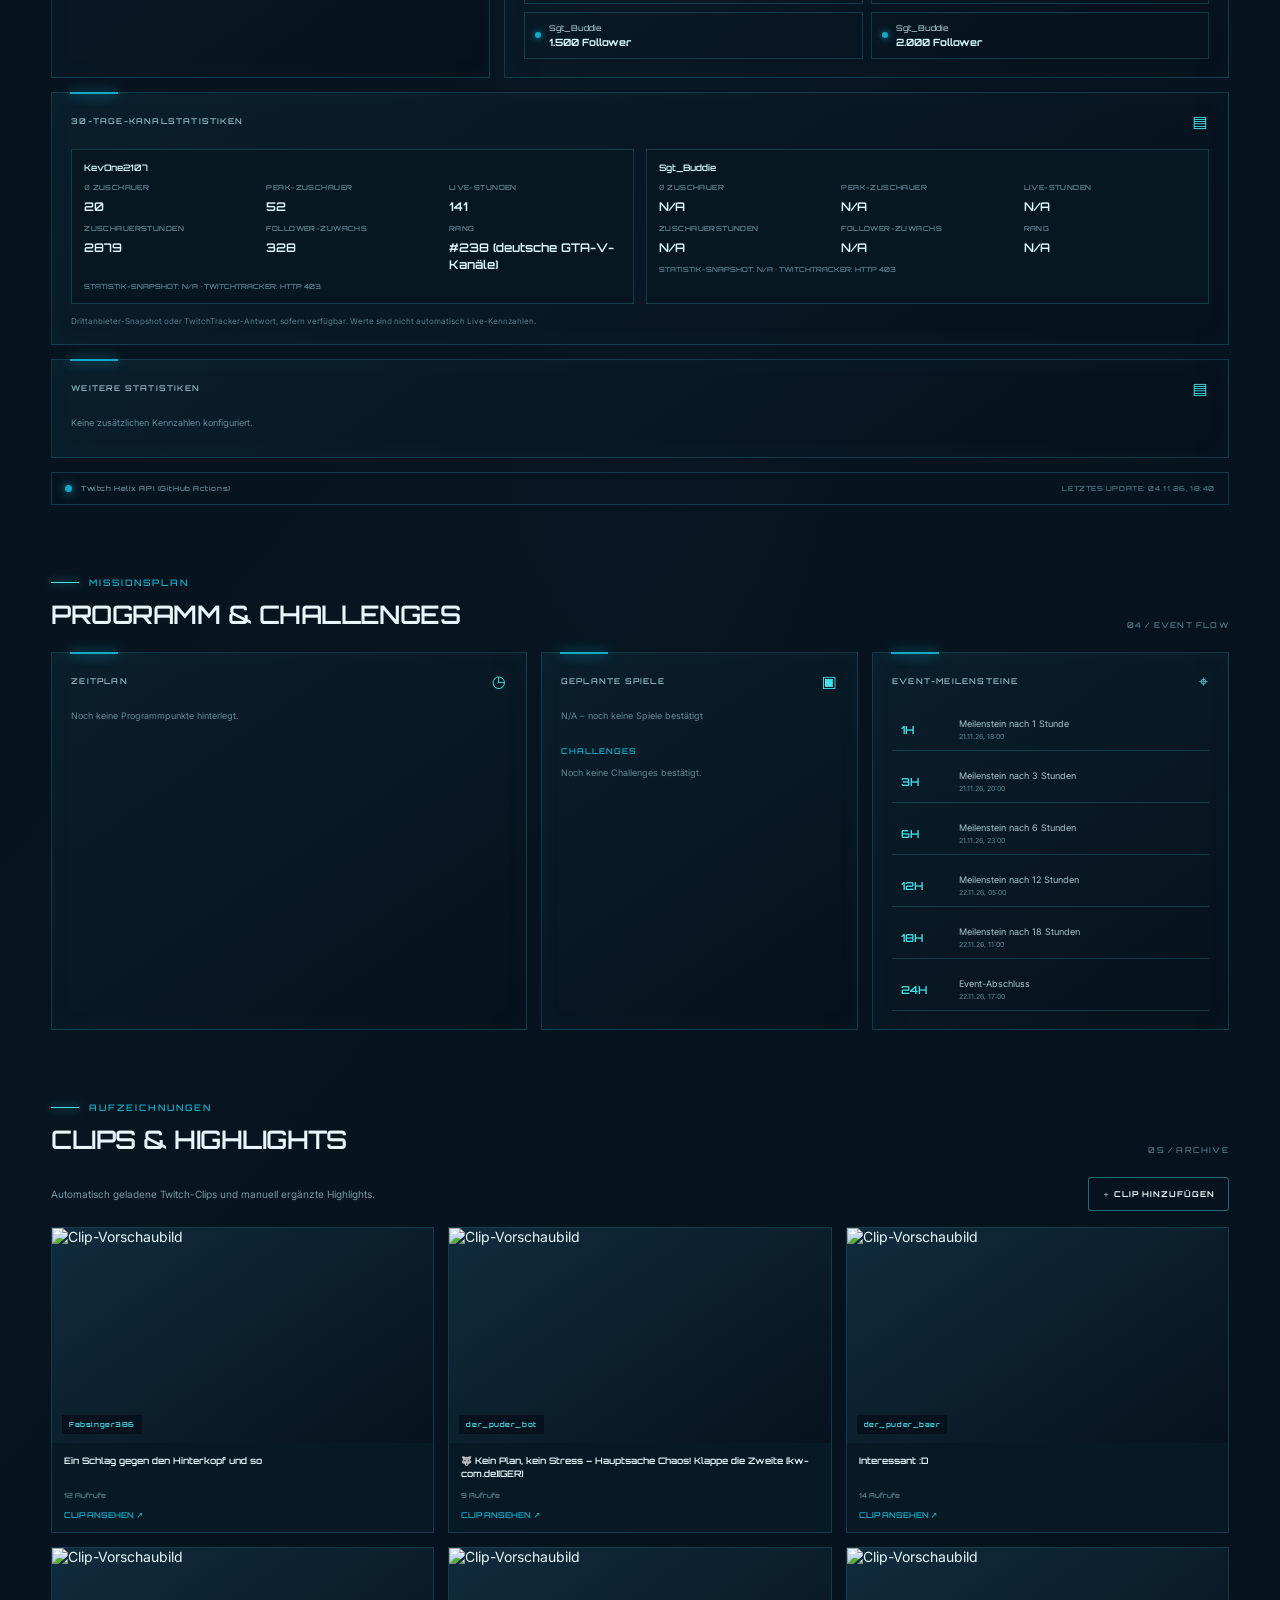
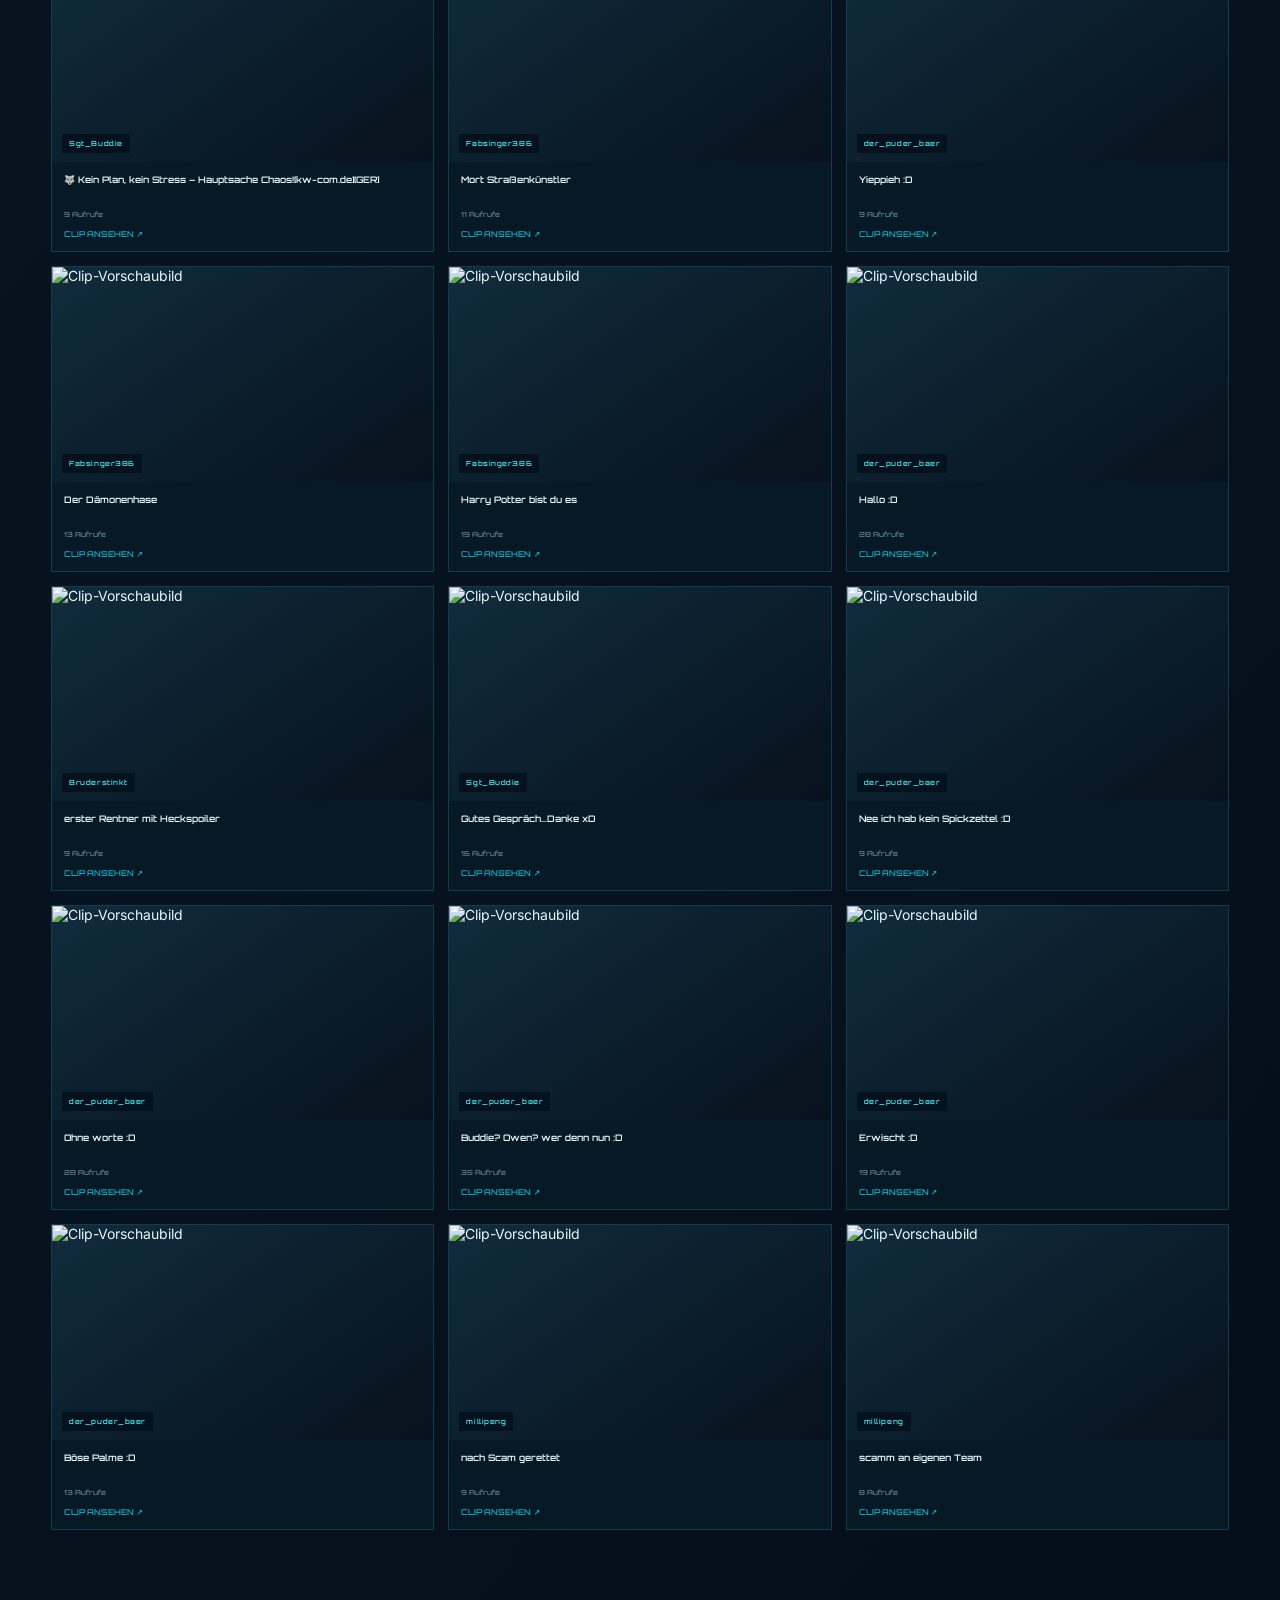
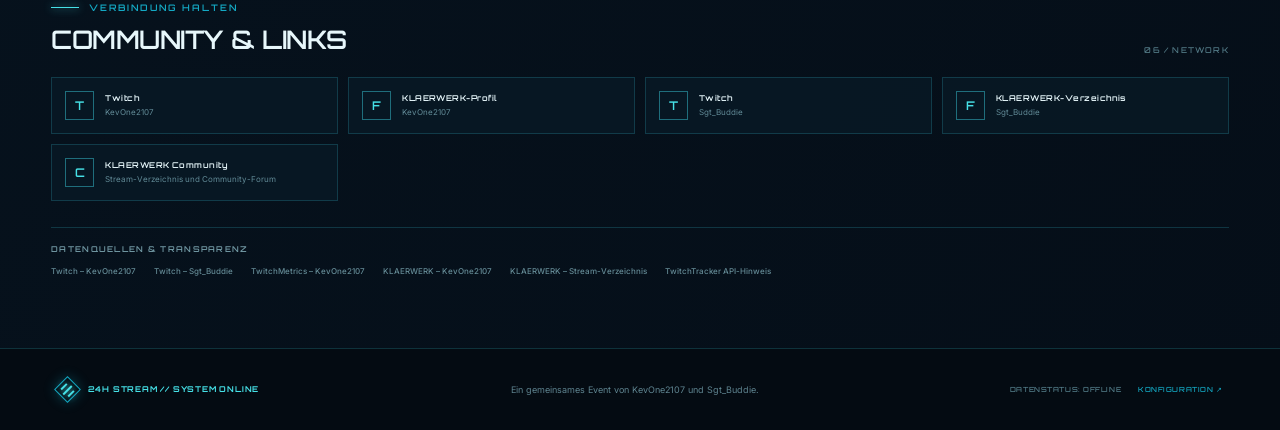
==== commit cf75a89d: "Website über visuellen Designer aktualisiert" ====
--- a/index.html
+++ b/index.html
@@ -15,9 +15,9 @@
 <body>
   <div class="scanlines" aria-hidden="true"></div>
   <header class="topbar" id="site-header">
-    <a class="brand" href="#start" aria-label="Zur Startseite">
+    <a class="" href="#start" aria-label="Zur Startseite">
       <span class="brand-mark"><span></span><span></span><span></span></span>
-      <span><strong data-text="brand">Der_Puder_Baer</strong><small>fabsinger386 × max_100055</small></span>
+      <span><strong data-text="brand">24H STREAM</strong><small>fabsinger386 × max_100055</small></span>
     </a>
     <nav class="main-nav" aria-label="Hauptnavigation">
       <a href="#player" data-text="navStreams">Streams</a><a href="#dashboard" data-text="navDashboard">Dashboard</a><a href="#programm" data-text="navProgram">Programm</a><a href="#highlights" data-text="navHighlights">Highlights</a>
@@ -29,7 +29,7 @@
     <section class="section hero-section" id="start" data-section="hero" style="order: 0; grid-column: 1 / -1;">
       <div class="hero-copy">
         <div class="eyebrow"><span class="eyebrow-line"></span><span data-text="heroEyebrow">GEMEINSAMES LIVE-EVENT</span></div>
-        <h1 class=""><span data-text="heroTitle">24 STUNDEN.</span><br><em data-text="heroAccent">ZWEI STREAMER. EIN EVENT.</em></h1>
+        <h1 class=""><span data-text="heroTitle" class="">24 STUNDEN.</span><br><em data-text="heroAccent">ZWEI STREAMER. EIN EVENT.</em></h1>
         <p class="hero-subtitle" data-text="heroSubtitle">Zwei Kanäle, ein gemeinsames Ziel. Sei dabei, wenn KevOne2107 und Sgt_Buddie 24 Stunden live gehen.</p>
         <div class="hero-actions">
           <a href="#player" class="button button-primary"><span class="button-pulse"></span>LIVE-STREAMS ANSEHEN</a>
@@ -44,7 +44,7 @@
           <div class="reactor-ring ring-outer"></div><div class="reactor-ring ring-mid"></div><div class="reactor-ring ring-inner"></div><div class="reactor-spokes"></div><div class="reactor-core"><span>24</span><small>H</small></div>
           <div class="reactor-orbit orbit-a"></div><div class="reactor-orbit orbit-b"></div>
         </div>
-        <div class="countdown-block"><span class="countdown-label" id="countdown-label">COUNTDOWN BIS STREAMSTART</span><div class="countdown" id="countdown"><div><strong>16</strong><small>TAGE</small></div><b>:</b><div><strong>22</strong><small>STD</small></div><b>:</b><div><strong>19</strong><small>MIN</small></div><b>:</b><div><strong>41</strong><small>SEK</small></div></div></div>
+        <div class="countdown-block"><span class="countdown-label" id="countdown-label">COUNTDOWN BIS STREAMSTART</span><div class="countdown" id="countdown"><div><strong>16</strong><small>TAGE</small></div><b>:</b><div><strong>22</strong><small>STD</small></div><b>:</b><div><strong>18</strong><small>MIN</small></div><b>:</b><div><strong>29</strong><small>SEK</small></div></div></div>
         <div class="event-progress"><div class="progress-head"><span id="event-progress-label">EVENT-FORTSCHRITT</span><strong id="event-progress-value">0 %</strong></div><div class="progress-track"><span id="event-progress-bar" style="width: 0%;"></span></div><div class="progress-foot"><span id="event-start-label">START: 21.11.26, 18:00</span><span id="event-end-label">ENDE: 22.11.26, 18:00</span></div></div>
         <div class="reactor-readout readout-bottom"><span id="system-message">COUNTDOWN AKTIV – START 21.11.26, 18:00</span><span class="reactor-live"><i></i> SYSTEM ONLINE</span></div>
       </div>
